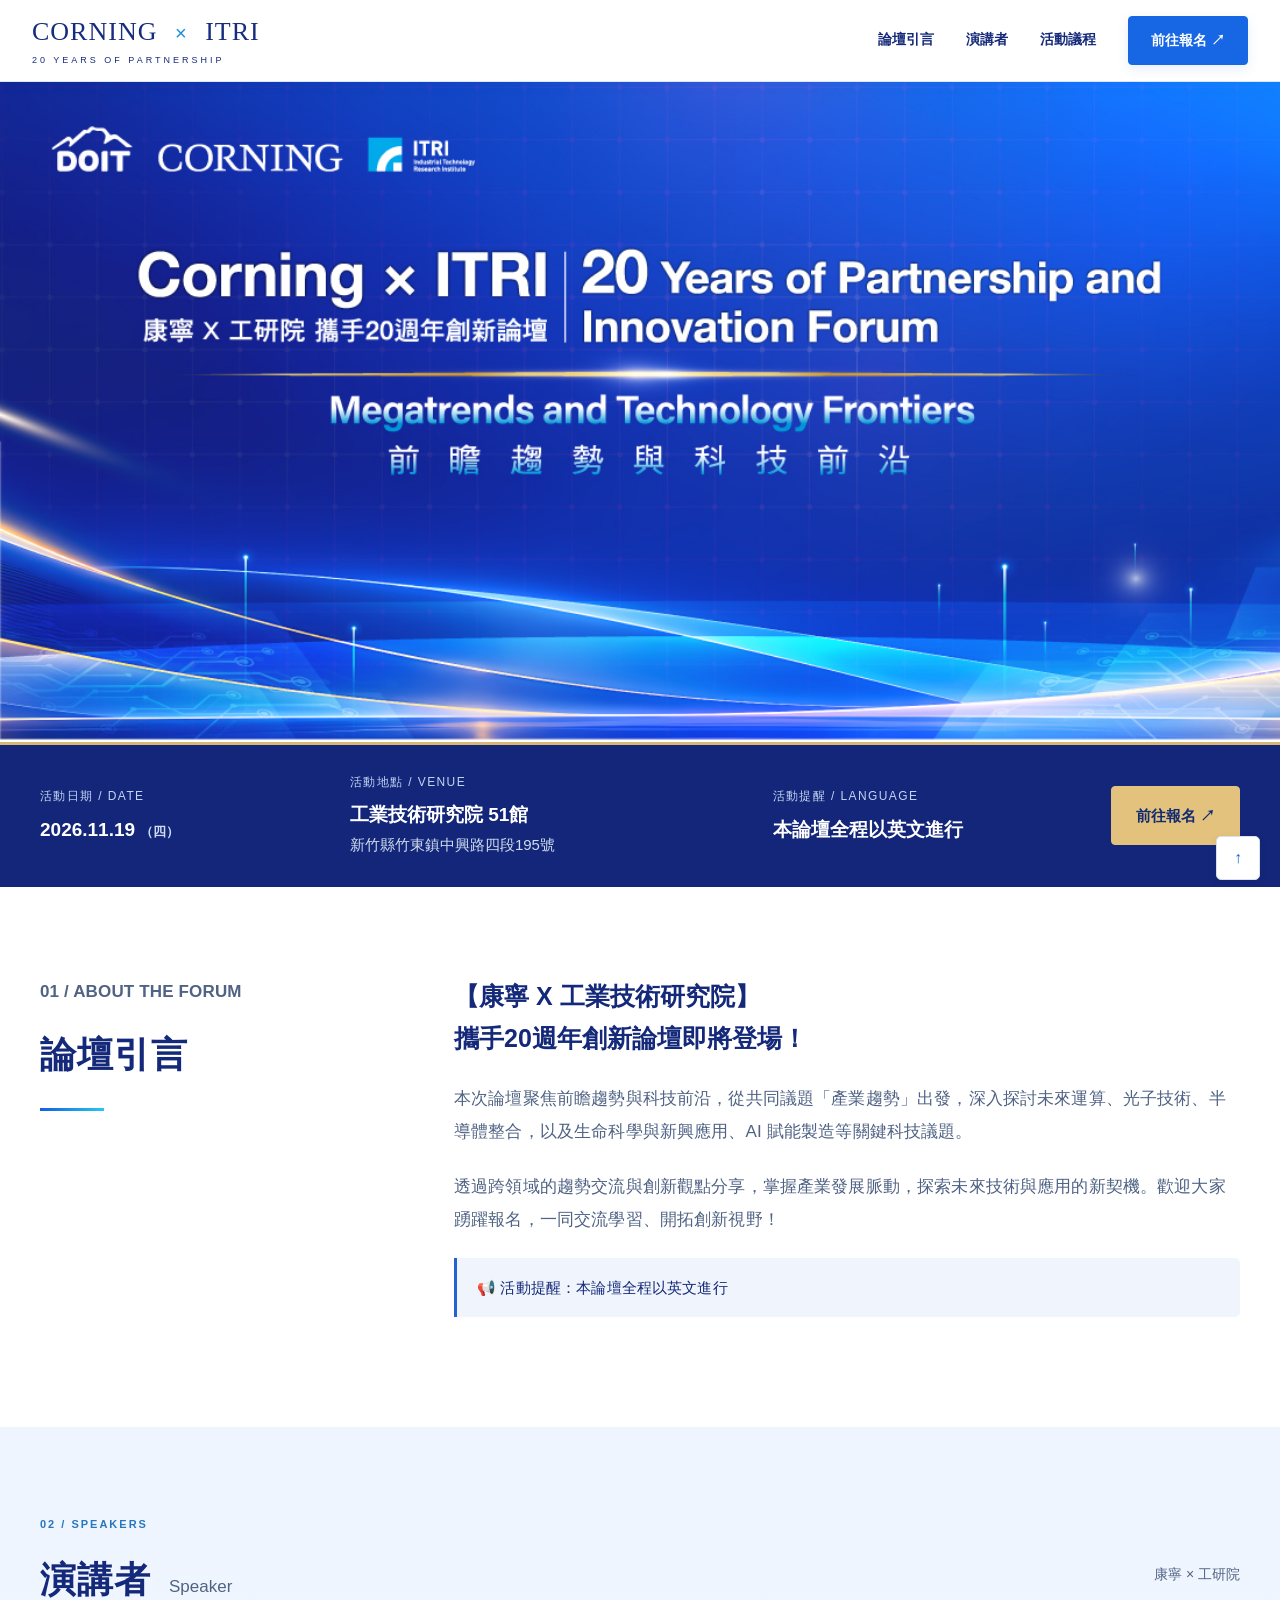
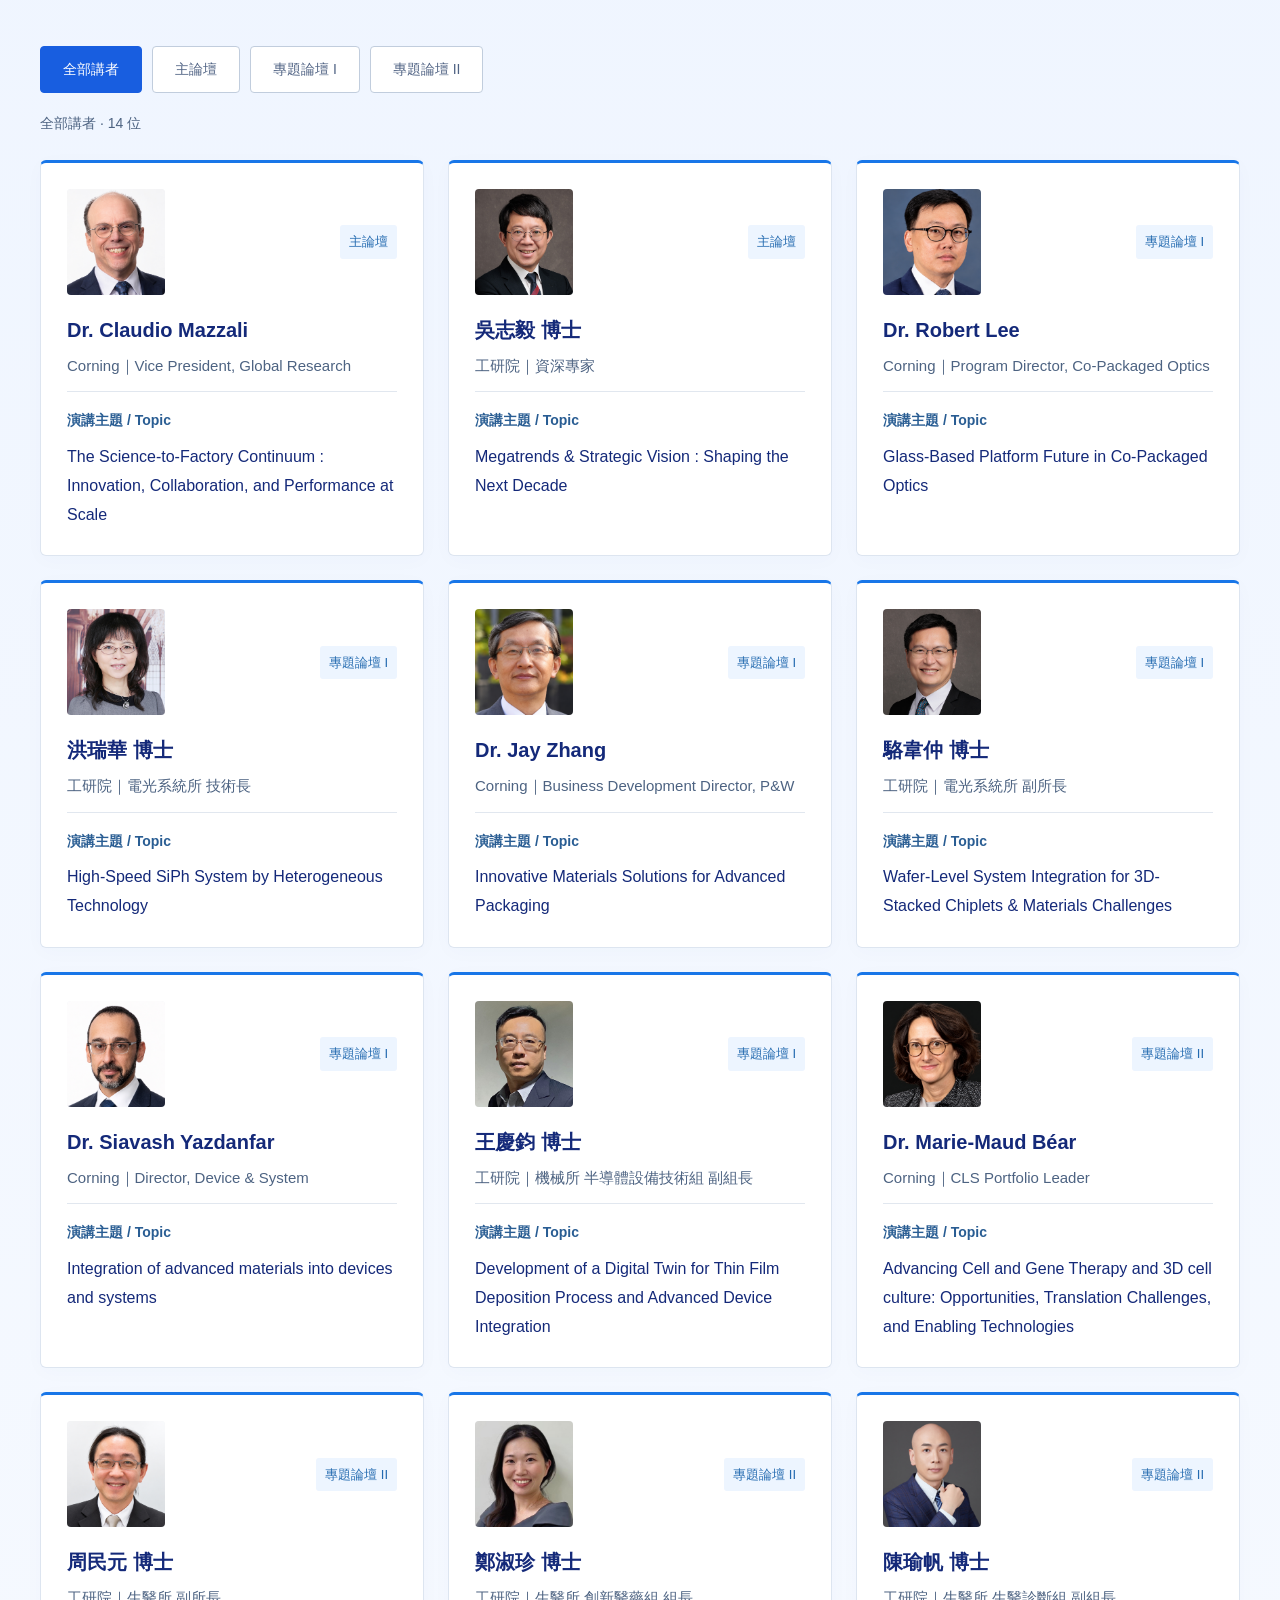
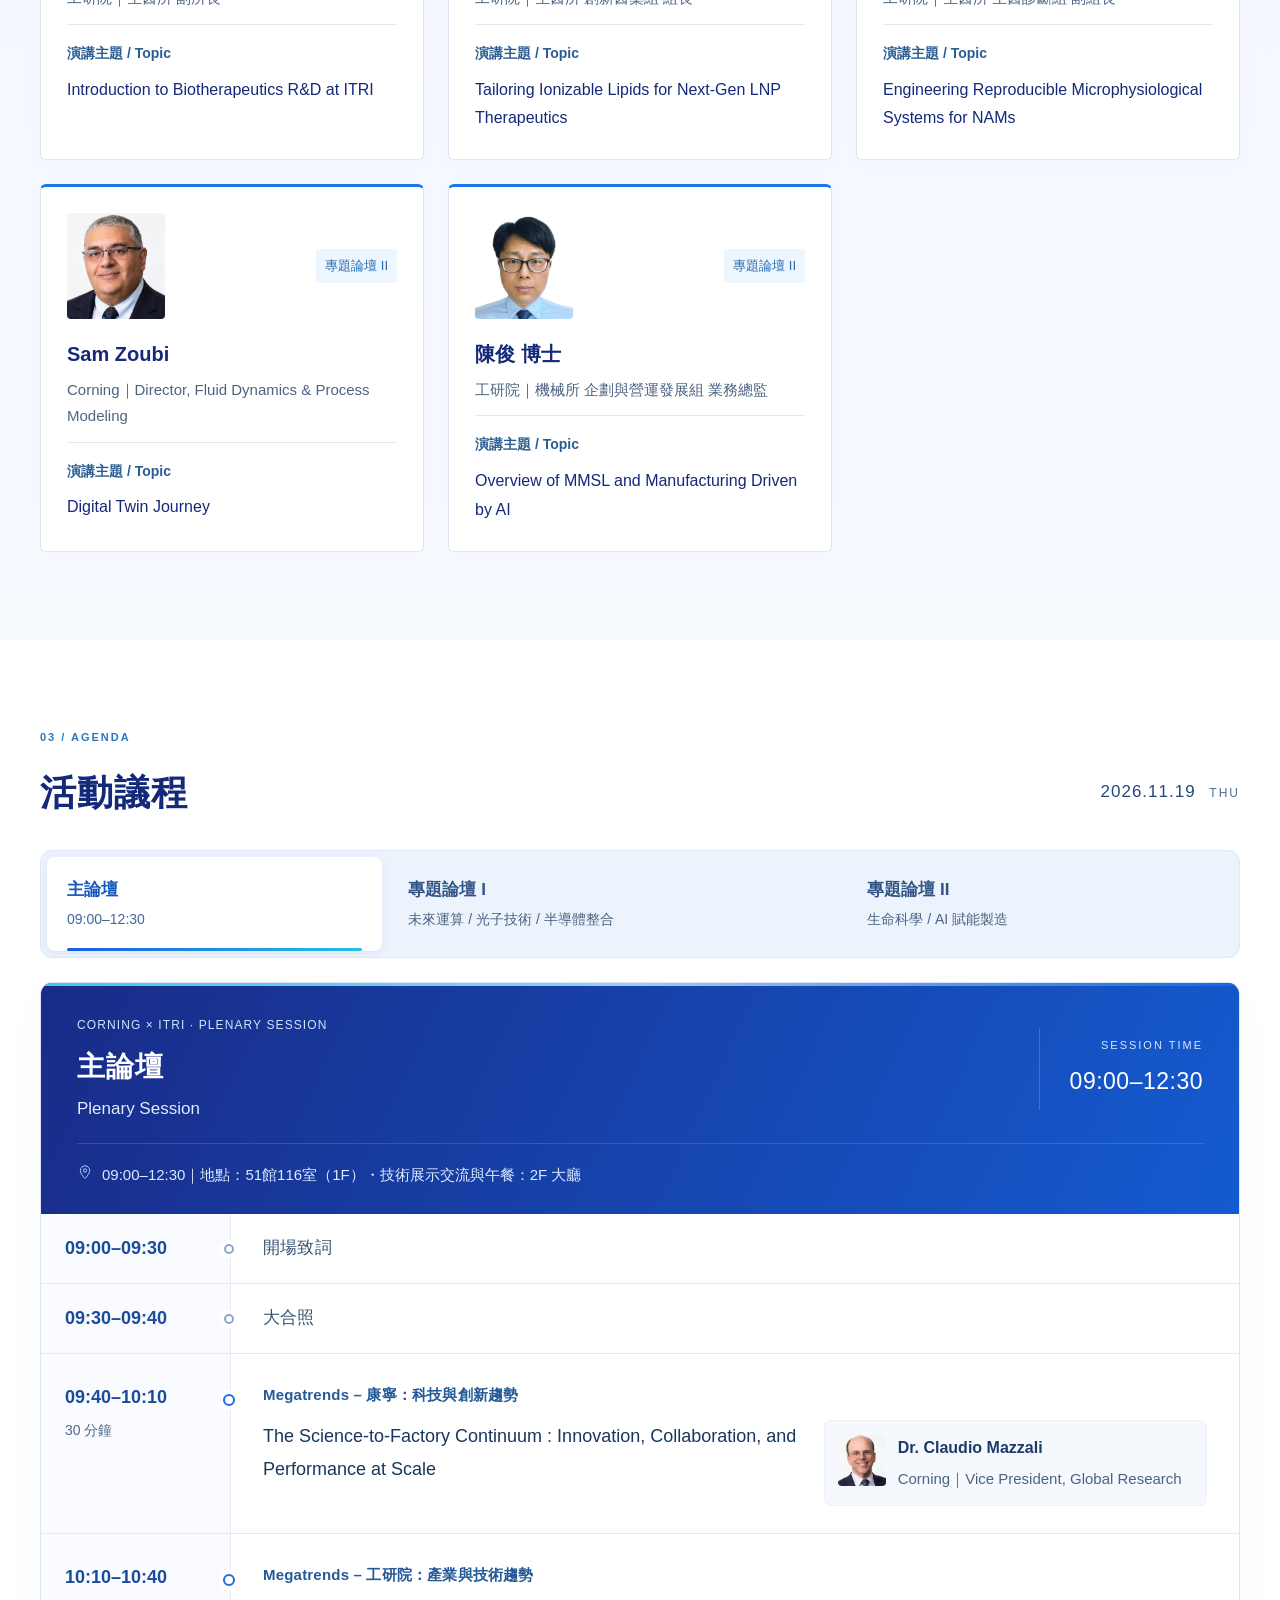
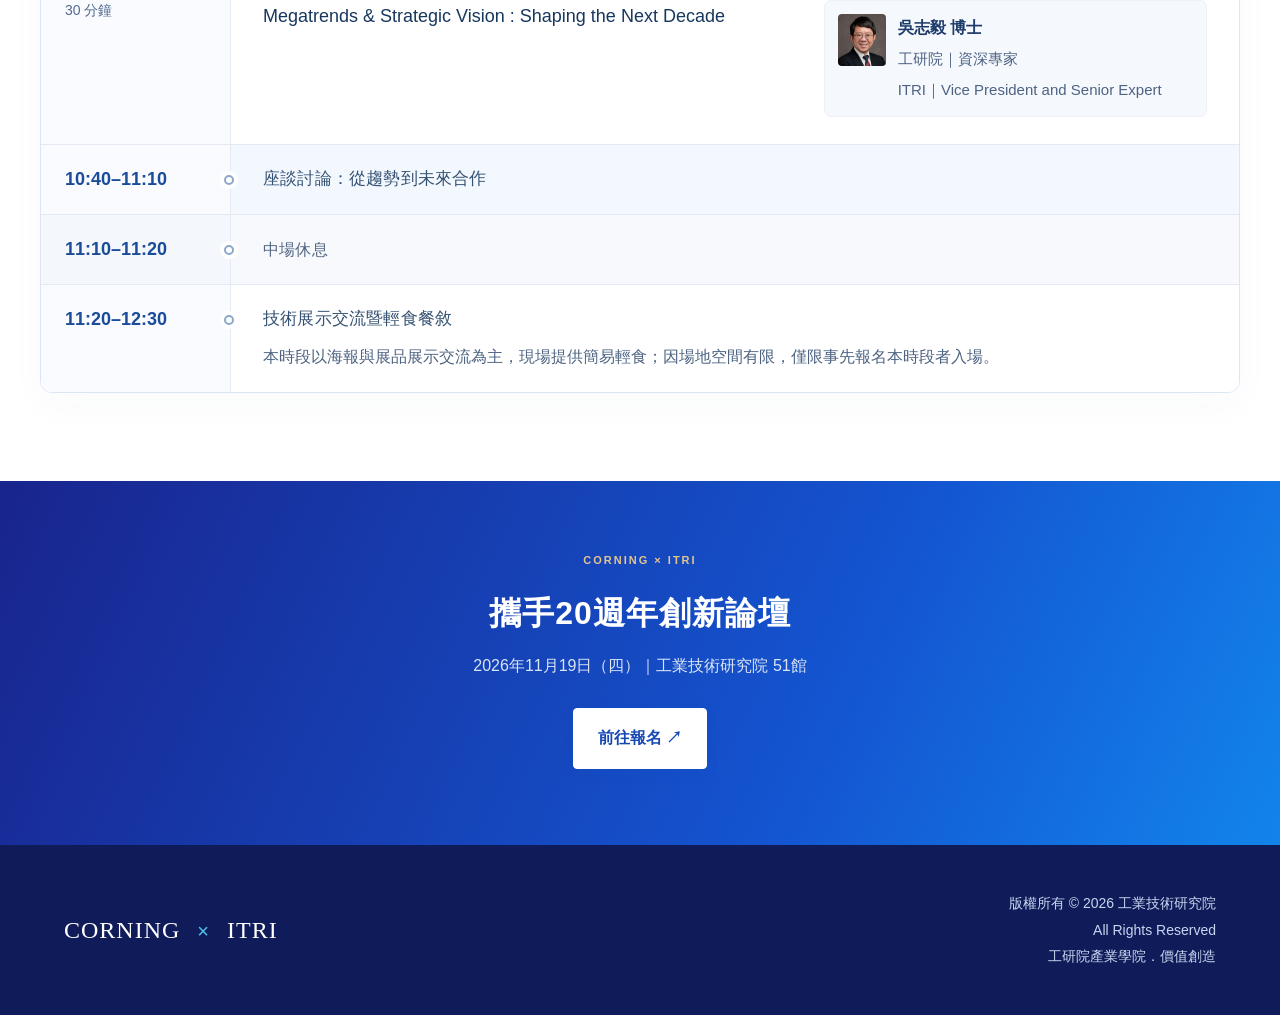
==== index.html @ 03872801 "Add Corning ITRI innovation forum website" ====
<!doctype html>
<html lang="zh-Hant"><head><meta charset="UTF-8"><meta name="viewport" content="width=device-width,initial-scale=1"><title>康寧 × 工研院｜攜手20週年創新論壇</title><meta property="og:image" content="assets/header.jpg"><meta name="description" content="康寧 Corning × 工研院 ITRI 攜手20週年創新論壇，聚焦前瞻趨勢與科技前沿。2026年11月19日，工業技術研究院51館。"><link rel="stylesheet" href="style.css"><link rel="stylesheet" href="refined.css"><link rel="stylesheet" href="agenda.css"></head>
<body><a class="skip" href="#about">跳至主要內容</a><header><a class="brand" href="#">CORNING <span>×</span> ITRI<small>20 YEARS OF PARTNERSHIP</small></a><nav aria-label="主選單"><a href="#about">論壇引言</a><a href="#speakers">演講者</a><a href="#agenda">活動議程</a><a class="button small" href="https://itricollege.surveycake.biz/s/xNk8z" target="_blank" rel="noopener">前往報名 ↗</a></nav></header><nav class="mobile-jump" aria-label="章節導覽"><a href="#about">論壇引言</a><a href="#speakers">演講者</a><a href="#agenda">活動議程</a></nav>
<main><section class="hero visual-hero"><div class="main-visual"><img src="assets/header.jpg" width="1100" height="567" fetchpriority="high" alt="DOIT、Corning、ITRI｜康寧 × 工研院 攜手20週年創新論壇，20 Years of Partnership and Innovation Forum，Megatrends and Technology Frontiers，前瞻趨勢與科技前沿"></div><div class="mobile-title"><p class="eyebrow">CORNING × ITRI</p><h1>攜手20週年創新論壇<span>前瞻趨勢與科技前沿</span></h1></div><div class="hero-bottom"><div><small>活動日期 / DATE</small><strong>2026.11.19 <span>（四）</span></strong></div><div><small>活動地點 / VENUE</small><strong>工業技術研究院 51館</strong><span>新竹縣竹東鎮中興路四段195號</span></div><div><small>活動提醒 / LANGUAGE</small><strong>本論壇全程以英文進行</strong></div><a class="button" href="https://itricollege.surveycake.biz/s/xNk8z" target="_blank" rel="noopener">前往報名 ↗</a></div></section><section id="about" class="section about"><div><p class="eyebrow">01 / ABOUT THE FORUM</p><h2>論壇引言</h2><div class="line"></div></div><div><h3>【康寧 X 工業技術研究院】<br>攜手20週年創新論壇即將登場！</h3><p>本次論壇聚焦前瞻趨勢與科技前沿，從共同議題「產業趨勢」出發，深入探討未來運算、光子技術、半導體整合，以及生命科學與新興應用、AI 賦能製造等關鍵科技議題。</p><p>透過跨領域的趨勢交流與創新觀點分享，掌握產業發展脈動，探索未來技術與應用的新契機。歡迎大家踴躍報名，一同交流學習、開拓創新視野！</p><p class="notice">📢 活動提醒：本論壇全程以英文進行</p></div></section>
<section id="speakers" class="speaker-section"><div class="section"><div class="section-head"><div><p class="eyebrow">02 / SPEAKERS</p><h2>演講者<span>Speaker</span></h2></div><p>康寧 × 工研院</p></div><div class="filters" aria-label="講者分類"><button class="active" data-filter="all" aria-pressed="true">全部講者</button><button data-filter="主論壇" aria-pressed="false">主論壇</button><button data-filter="專題論壇 I" aria-pressed="false">專題論壇 I</button><button data-filter="專題論壇 II" aria-pressed="false">專題論壇 II</button></div><p id="filter-status" class="filter-status" role="status" aria-live="polite"></p><div id="speaker-grid" class="speaker-grid"></div></div></section>
<section id="agenda" class="section agenda"><p class="eyebrow">03 / AGENDA</p><div class="agenda-intro"><h2>活動議程</h2><p>2026.11.19 <span>THU</span></p></div><div class="tabs" role="tablist" aria-label="論壇議程"><button role="tab" id="tab-0" aria-controls="agenda-panel" aria-selected="true" class="active" data-tab="0">主論壇<small>09:00–12:30</small></button><button role="tab" id="tab-1" aria-controls="agenda-panel" aria-selected="false" data-tab="1">專題論壇 I<small>未來運算 / 光子技術 / 半導體整合</small></button><button role="tab" id="tab-2" aria-controls="agenda-panel" aria-selected="false" data-tab="2">專題論壇 II<small>生命科學 / AI 賦能製造</small></button></div><div id="agenda-panel" role="tabpanel" tabindex="0" aria-labelledby="tab-0"></div></section>
<section class="join"><p class="eyebrow">CORNING × ITRI</p><h2>攜手20週年創新論壇</h2><p>2026年11月19日（四）｜工業技術研究院 51館</p><a class="button" href="https://itricollege.surveycake.biz/s/xNk8z" target="_blank" rel="noopener">前往報名 ↗</a></section>
</main>
<footer class="site-footer"><div class="brand">CORNING <span>×</span> ITRI</div><p>版權所有 © 2026 工業技術研究院<br>All Rights Reserved<br>工研院產業學院．價值創造</p></footer><a class="top" href="#" aria-label="回到頁首">↑</a><script src="data.js"></script><script src="app.js"></script></body></html>
---- style.css ----
:root{--navy:#102b50;--blue:#164dcc;--gold:#be9a59;--muted:#617187;--paper:#f2f5f8}*{box-sizing:border-box}html{scroll-behavior:smooth;scroll-padding-top:90px}body{margin:0;color:var(--navy);font-family:Arial,'Microsoft JhengHei',sans-serif;line-height:1.7}a{color:inherit;text-decoration:none}button{font:inherit;cursor:pointer}a:focus-visible,button:focus-visible,summary:focus-visible{outline:3px solid #c49838;outline-offset:5px}header{height:88px;display:flex;align-items:center;justify-content:space-between;padding:0 5%;background:white;position:sticky;top:0;z-index:10;border-bottom:1px solid #e3e8ef}.brand{font:28px Georgia,serif;letter-spacing:1px;white-space:nowrap}.brand span{font-family:Arial;font-size:20px;color:var(--gold);margin:0 10px}.brand small{display:block;font:9px Arial;letter-spacing:3px;margin-top:8px}nav{display:flex;align-items:center;gap:32px;font-size:14px;font-weight:600}.button{display:inline-flex;align-items:center;gap:55px;background:#d9ba7b;color:#102b50;padding:16px 25px;font-weight:700;border:1px solid #d9ba7b;transition:.2s}.button:hover{background:#f1dba9;transform:translateY(-2px)}.button.small{background:var(--navy);color:white;padding:11px 22px;border-color:var(--navy)}.hero{background:radial-gradient(ellipse at 85% 30%,#154fa2 0%,#0a2b59 45%,#071b38 95%);color:white;position:relative;overflow:hidden}.hero-grid{position:absolute;inset:0;opacity:.13;background-image:linear-gradient(#4f88bb 1px,transparent 1px),linear-gradient(90deg,#4f88bb 1px,transparent 1px);background-size:70px 70px;mask-image:linear-gradient(90deg,transparent,#000)}.hero:after{content:'';position:absolute;width:850px;height:850px;border:1px solid #6090bb44;right:-260px;top:-240px;border-radius:50%;box-shadow:0 0 0 55px #6090bb0a,0 0 0 110px #6090bb0a,0 0 0 180px #6090bb0a;pointer-events:none}.hero-inner{position:relative;z-index:1;max-width:1280px;margin:auto;padding:76px 40px 65px;display:grid;grid-template-columns:1.3fr 1fr;align-items:center;gap:30px}.eyebrow{font-size:11px;letter-spacing:2.5px;font-weight:700;color:var(--gold);margin:0 0 20px}h1{font-size:clamp(42px,4.7vw,72px);letter-spacing:3px;line-height:1.22;margin:22px 0 24px;font-weight:750}h1 span{display:block;font-size:24px;letter-spacing:6px;margin-top:24px;color:#e0d3b5}.english{font-size:17px;max-width:450px;margin:4px 0;color:#d7e6f7}.english.sub{font-size:14px;color:#9fb9d5;margin-bottom:32px}.hero-link{font-size:13px;margin-left:25px;color:#d7e6f7}.anniversary{position:relative;padding-bottom:35px}.anniversary>span{display:block;font:clamp(190px,25vw,340px)/1 Georgia,serif;letter-spacing:-22px;background:linear-gradient(135deg,#fff0c6,#c39a50 55%,#8a6e41);color:transparent;background-clip:text}.anniversary div{padding-left:30px;letter-spacing:4px;font-size:12px;line-height:2;color:#b8c8df;border-left:1px solid var(--gold);margin-left:35px}.anniversary b{color:#dfc48c;font-weight:400}.hero-bottom{position:relative;z-index:1;max-width:1200px;margin:auto;border-top:1px solid #ffffff30;display:grid;grid-template-columns:.9fr 1.4fr 1fr;padding:28px 0 34px;gap:38px}.hero-bottom>div{border-right:1px solid #ffffff25;padding-left:10px}.hero-bottom>div:last-child{border:0}.hero-bottom small{display:block;font-size:10px;letter-spacing:2px;color:#98b3d3;margin-bottom:7px}.hero-bottom strong{display:block;font-size:21px;font-weight:500}.hero-bottom span{font-size:13px;color:#b8c8df}.section{max-width:1280px;padding:95px 40px;margin:auto}h2{font-size:38px;line-height:1.3;letter-spacing:2px;margin:0 0 35px}h2 span{font-size:17px;color:var(--muted);font-weight:400;letter-spacing:0;margin-left:18px}.about{display:grid;grid-template-columns:1fr 2fr;gap:90px}.line{height:3px;width:55px;background:var(--gold)}.about h3{font-size:24px;line-height:1.65;margin:0 0 20px}.about p{color:var(--muted);font-size:16px;margin:0 0 22px;line-height:1.95}.about .notice{border-left:3px solid var(--gold);padding:12px 20px;background:var(--paper);font-size:14px;color:var(--navy)}.speaker-section{background:var(--paper)}.section-head{display:flex;justify-content:space-between;align-items:center}.section-head>p{color:var(--muted);font-size:13px}.filters{display:flex;gap:10px;margin-bottom:32px;flex-wrap:wrap}.filters button{background:transparent;border:1px solid #cbd4df;padding:9px 20px;color:var(--muted);font-size:13px}.filters button.active{background:var(--navy);color:white;border-color:var(--navy)}.speaker-grid{display:grid;grid-template-columns:repeat(3,1fr);gap:24px}.speaker{background:white;border-top:2px solid var(--gold);padding:24px;transition:transform .2s}.speaker:hover{transform:translateY(-4px)}.portrait{display:flex;justify-content:space-between;align-items:flex-start;gap:15px}.portrait img{width:92px;height:100px;object-fit:cover;object-position:top}.portrait span{font-size:10px;border:1px solid #d9e1ea;padding:3px 8px;color:var(--muted)}.speaker h3{font-size:18px;line-height:1.4;margin:20px 0 8px}.role{font-size:12px;min-height:42px;color:var(--muted);line-height:1.65;margin:0 0 20px}.topic{border-top:1px solid #e7e7e1;padding-top:15px}.topic small{font-size:10px;color:#9a773c}.topic p{font-size:13px;line-height:1.7;margin:7px 0 0}.tabs{display:grid;grid-template-columns:1fr 1.3fr 1.3fr;gap:4px;border-bottom:2px solid var(--navy);margin-top:35px}.tabs button{border:0;background:var(--paper);text-align:left;padding:20px 25px;color:var(--navy);font-weight:700}.tabs button.active{background:var(--navy);color:white}.tabs small{font-size:11px;display:block;font-weight:400;margin-top:5px}.agenda-heading{padding:35px 28px;background:#edf2f8}.agenda-heading .eyebrow{margin-bottom:7px}.agenda-heading h3{margin:0 0 8px;font-size:22px}.agenda-heading p:last-child{margin:0;font-size:13px;color:var(--muted)}.table-label,.agenda-row{display:grid;grid-template-columns:145px 1.5fr 1fr;gap:26px;padding:23px 28px}.table-label{padding-top:14px;padding-bottom:14px;font-size:12px;color:var(--muted);border-bottom:1px solid #bdcad9}.agenda-row{border-bottom:1px solid #e0e6ed;align-items:start}.agenda-row time{font-size:15px;color:#24599d;font-weight:700;white-space:nowrap}.agenda-row h4{font-weight:600;font-size:15px;margin:0}.talk{font-size:13px;color:#41638b;margin:6px 0 0}.presenters p{margin:0 0 12px;font-size:13px}.presenters strong{font-weight:600;display:block}.presenters span{display:block;color:var(--muted);font-size:12px}.interlude{background:#faf8f2}.interlude>div:nth-child(2){grid-column:2/4}.note{font-size:13px;color:var(--muted);margin:7px 0 0}.join{text-align:center;padding:75px 25px 80px;color:white;background:var(--navy);position:relative}.join h2{margin-bottom:15px}.join>p:not(.eyebrow){font-size:14px;color:#bdcce0;margin-bottom:28px}.original{padding-top:30px;padding-bottom:30px}.original summary{cursor:pointer;color:var(--muted);font-size:13px}.original img{display:block;width:100%;max-width:1084px;height:auto;margin:15px auto}.original a,.unsubscribe a{text-decoration:underline}footer{background:#071b34;color:#b2c1d5;padding:45px 5%;display:flex;align-items:center;gap:50px;justify-content:space-between}footer .brand{color:white;font-size:22px}footer p{font-size:11px;margin:0}.unsubscribe{max-width:230px}.top{position:fixed;bottom:20px;right:20px;background:white;color:var(--navy);border:1px solid #d9e0e9;width:40px;height:40px;display:grid;place-items:center;z-index:5}.skip{position:absolute;top:-80px;left:20px;background:white;z-index:30;padding:12px}.skip:focus{top:10px}@media(min-width:1500px){.hero-inner{padding-top:100px;padding-bottom:85px}}@media(max-width:1000px){nav{gap:18px}.speaker-grid{grid-template-columns:repeat(2,1fr)}.hero-bottom{margin:0 40px;gap:20px}.hero-bottom strong{font-size:17px}.about{gap:40px;grid-template-columns:1fr 2fr}.table-label,.agenda-row{grid-template-columns:115px 1.4fr 1fr;gap:18px}.hero-link{display:inline-block;margin:20px 0 0 15px}}@media(max-width:700px){html{scroll-padding-top:76px}header{height:76px;padding:0 20px}.brand{font-size:22px}.brand small{font-size:7px;letter-spacing:1.8px}nav>a:not(.button){display:none}nav .button.small{font-size:12px;padding:8px 12px}.hero-inner{padding:48px 24px 36px;grid-template-columns:1fr}.hero-copy{position:relative;z-index:2}.hero h1{font-size:46px}.hero h1 span{font-size:18px;letter-spacing:3px}.english{font-size:14px}.english.sub{font-size:12px}.anniversary{position:absolute;right:-18px;top:130px;opacity:.13;pointer-events:none}.anniversary>span{font-size:260px}.anniversary div{display:none}.hero-bottom{margin:0 24px;grid-template-columns:1fr;gap:20px;padding:24px 0 32px}.hero-bottom>div{border:0;padding:0}.hero-bottom strong{font-size:18px}.hero-bottom small{margin-bottom:2px}.section{padding:55px 22px}.about{grid-template-columns:1fr;gap:10px}h2{font-size:30px;margin-bottom:24px}.about h3{font-size:20px}.about p{font-size:14px}.line{display:none}.section-head>p{display:none}.eyebrow{font-size:10px}.filters{gap:7px}.filters button{padding:8px 11px;font-size:11px}.speaker-grid{gap:14px}.speaker{padding:16px}.portrait{display:block}.portrait img{width:80px;height:88px}.portrait span{display:block;width:fit-content;margin-top:10px}.speaker h3{font-size:16px;margin-top:14px}.role{font-size:11px;min-height:55px}.topic p{font-size:12px}.tabs{gap:3px}.tabs button{padding:13px 10px;font-size:13px}.tabs small{font-size:9px;line-height:1.6}.agenda-heading{padding:25px 18px}.agenda-heading h3{font-size:18px}.agenda-heading .eyebrow{font-size:9px;letter-spacing:1px}.table-label{display:none}.agenda-row{grid-template-columns:1fr;gap:9px;padding:20px 16px}.agenda-row time{font-size:14px}.interlude>div:nth-child(2){grid-column:auto}.presenters{border-left:2px solid #cfb379;padding-left:12px}.presenters p:last-child{margin-bottom:0}.join{padding:50px 22px}.join h2{font-size:26px}.join>p:not(.eyebrow){font-size:12px}footer{padding:35px 24px;display:block}footer .brand{margin-bottom:20px}footer p{margin-top:14px}.original{padding-top:25px;padding-bottom:25px}}@media(prefers-reduced-motion:reduce){html{scroll-behavior:auto}*{transition:none!important}}
---- refined.css ----
/* Visual system matched to the supplied Corning × ITRI key visual. */
.mobile-jump{display:none}.filter-status{font-size:13px;color:#52647c;margin:-14px 0 24px}.paired-presenter{display:block;font-size:14px;color:#52647c;border-left:2px solid #c3a163;padding-left:12px;margin:8px 0 18px}.mobile-title{display:block!important;position:absolute;width:1px;height:1px;padding:0!important;overflow:hidden;clip-path:inset(50%)}
:root{--navy:#102d63;--blue:#185de3;--gold:#b58b43;--muted:#52647c;--paper:#f3f6fb}body{line-height:1.8;-webkit-font-smoothing:antialiased}header{height:82px;padding:0 max(32px,calc((100vw - 1280px)/2));box-shadow:0 4px 20px #102d6305}.brand{font-size:26px}.brand small{font-size:9px}.button{border-radius:4px;gap:30px;padding:15px 24px;background:#e7c787;border-color:#e7c787}.button.small{border-radius:4px}nav>a:not(.button){padding:8px 0;border-bottom:2px solid transparent}nav>a:not(.button):hover{color:var(--blue);border-color:var(--blue)}.visual-hero{background:#13258b;overflow:visible}.visual-hero:after{display:none}.main-visual{width:100%;max-width:none;margin:0;background:#142e9a}.main-visual img{display:block;width:100%;height:auto;object-fit:contain}.mobile-title{display:none}.hero-bottom{max-width:none;margin:0;padding:27px max(32px,calc((100vw - 1200px)/2));display:grid;grid-template-columns:1fr 1.4fr 1.1fr auto;gap:28px;background:#102d63;border-top:3px solid #d8b774;align-items:center}.hero-bottom>div{padding:0;border:0}.hero-bottom small{font-size:10px;color:#c3d4f4;letter-spacing:1.4px}.hero-bottom strong{font-size:19px;line-height:1.6;font-weight:600}.hero-bottom span{color:#d0ddf0;font-size:13px}.hero-bottom .button{white-space:nowrap;font-size:15px}.section{max-width:1280px;padding:88px 40px;scroll-margin-top:20px}.eyebrow{font-size:11px;letter-spacing:2px;color:#8d682b}h2{font-size:36px;letter-spacing:1px;line-height:1.4;margin-bottom:28px}.about{grid-template-columns:.85fr 2fr;gap:80px}.about h3{font-size:25px;line-height:1.7;font-weight:600;margin-bottom:22px}.about p{font-size:17px;line-height:1.95;letter-spacing:.15px;margin-bottom:22px;max-width:800px}.about .notice{font-size:15px;background:#f0f5fd;border-color:#2463cf;border-radius:0 5px 5px 0;padding:15px 20px}.section-head{margin-bottom:12px}.section-head>p{font-size:14px}.speaker-section{background:linear-gradient(180deg,#f0f4fb,#f7f9fc)}.filters{gap:10px;margin:8px 0 32px}.filters button{font-size:14px;padding:10px 22px;border-color:#c1cddd;background:white;border-radius:4px;min-height:44px}.filters button:hover{border-color:#295db2;color:#174d9e}.filters button.active:hover{color:white}.speaker-grid{gap:24px}.speaker{border:1px solid #dde5f0;border-top:3px solid #396bb7;border-radius:6px;padding:26px;box-shadow:0 5px 18px #13305f04}.speaker:hover{box-shadow:0 12px 28px #13305f0c}.portrait{align-items:center}.portrait img{width:98px;height:106px;border-radius:4px;background:#f2f4f8}.portrait span{font-size:11px;background:#f0f5fc;border:0;color:#365c8f;padding:5px 9px;border-radius:3px}.speaker h3{font-size:20px;line-height:1.5;margin:20px 0 8px;overflow-wrap:anywhere}.role{font-size:14px;line-height:1.75;min-height:74px;margin-bottom:20px}.topic{border-color:#e1e7ef;padding-top:17px}.topic small{font-size:12px;font-weight:600;color:#8f6c30}.topic p{font-size:15px;line-height:1.8;margin:8px 0 0;overflow-wrap:anywhere}.tabs{gap:6px;margin-top:32px;border-bottom:0}.tabs button{border:1px solid #dbe3ef;border-radius:6px 6px 0 0;padding:22px 24px;font-size:17px;line-height:1.5;min-height:100px}.tabs button.active{border-color:var(--navy)}.tabs small{font-size:13px;line-height:1.7;margin-top:7px}.agenda-heading{background:#102d63;color:white;padding:30px 30px;border-top:3px solid #cfac68}.agenda-heading .eyebrow{color:#e0c180;font-size:11px}.agenda-heading h3{font-size:24px;line-height:1.6}.agenda-heading p:last-child{color:#d0def2;font-size:15px}.table-label,.agenda-row{grid-template-columns:140px 1.5fr 1fr;gap:26px;padding:25px 28px}.table-label{font-size:13px;font-weight:600;background:#eef3fa;padding-top:13px;padding-bottom:13px;border-color:#dbe4f0}.agenda-row{background:#fff;border-color:#e1e7ef}.agenda-row:nth-child(even){background:#f8faff}.agenda-row time{font-size:16px;line-height:1.8;font-variant-numeric:tabular-nums;color:#215ab0}.agenda-row h4{font-size:17px;line-height:1.7}.talk{font-size:15px;line-height:1.8;margin-top:8px;color:#3e5a7c;overflow-wrap:anywhere}.presenters p{font-size:15px;line-height:1.75;margin-bottom:18px}.presenters span{font-size:14px;line-height:1.8}.interlude,.agenda-row.interlude:nth-child(even){background:#f8f5ee}.note{font-size:15px;line-height:1.9}.join{background:linear-gradient(120deg,#102b76,#1659bd);padding:70px 25px 76px}.join .eyebrow{color:#e2c68d}.join h2{font-size:32px}.join>p:not(.eyebrow){font-size:16px;color:#dae5f7}.original{padding-top:28px;padding-bottom:28px}.original summary{font-size:14px;min-height:44px;padding:10px 0}.top{border-radius:5px;box-shadow:0 3px 10px #102d6310;width:44px;height:44px}footer p{font-size:12px;line-height:1.9}footer .brand{font-size:24px}
@media(min-width:1500px){.main-visual{max-width:none}.visual-hero{background:linear-gradient(90deg,#192891,#1140be)}}
@media(max-width:1100px){.hero-bottom{grid-template-columns:1fr 1.5fr;gap:22px 30px;padding:25px 40px}.hero-bottom .button{justify-content:center;max-width:230px}.speaker-grid{grid-template-columns:repeat(2,1fr)}.role{min-height:50px}.about{gap:45px;grid-template-columns:.8fr 2fr}}
@media(max-width:700px){header{height:74px;padding:0 20px}.brand{font-size:21px}.brand small{font-size:7px;letter-spacing:1.7px}nav .button.small{font-size:13px;padding:10px 13px;min-height:42px}.main-visual{padding:0}.main-visual img{width:100%;height:auto}.mobile-title{display:block;background:#142b7d;padding:25px 23px 24px;border-top:1px solid #739ad440}.mobile-title .eyebrow{font-size:10px;color:#d3b472;margin:0 0 10px}.mobile-title h1{font-size:28px;line-height:1.5;letter-spacing:1px;margin:0;color:white}.mobile-title h1 span{font-size:16px;letter-spacing:3px;line-height:1.7;margin-top:8px;color:#c7e3ff}.hero-bottom{padding:25px 23px 28px;margin:0;grid-template-columns:1fr;gap:20px;border-top:1px solid #7798c64a}.hero-bottom strong{font-size:20px}.hero-bottom small{font-size:11px;margin-bottom:3px}.hero-bottom span{font-size:14px}.hero-bottom .button{max-width:none;width:100%;min-height:50px;justify-content:center;margin-top:3px}.section{padding:52px 23px;scroll-margin-top:0}.eyebrow{font-size:10px;margin-bottom:14px}h2{font-size:29px;line-height:1.5;margin-bottom:23px}h2 span{font-size:15px;margin-left:12px}.about{display:block}.about h3{font-size:21px;line-height:1.75;margin-top:24px}.about p{font-size:16px;line-height:1.95;letter-spacing:0}.about .notice{font-size:14px;padding:14px 16px}.section-head{margin-bottom:12px}.filters{display:grid;grid-template-columns:1fr 1fr;gap:8px;margin-bottom:24px}.filters button{font-size:14px;padding:10px 12px;min-height:46px}.speaker-grid{grid-template-columns:1fr;gap:16px}.speaker{padding:23px;border-radius:6px}.portrait{display:flex;align-items:center}.portrait img{width:90px;height:98px}.portrait span{display:inline-block;margin:0;font-size:12px;padding:5px 10px}.speaker h3{font-size:21px;margin:17px 0 7px}.role{font-size:15px;min-height:0;margin-bottom:20px;line-height:1.8}.topic small{font-size:12px}.topic p{font-size:16px;line-height:1.8;margin-top:8px}.tabs{grid-template-columns:1fr;gap:8px;margin-top:24px;margin-bottom:18px}.tabs button{border-radius:5px;padding:14px 17px;min-height:0;font-size:16px;display:grid;grid-template-columns:100px 1fr;align-items:center;gap:10px}.tabs small{font-size:12px;margin:0;line-height:1.7}.agenda-heading{padding:24px 20px;border-radius:5px 5px 0 0}.agenda-heading .eyebrow{font-size:10px;letter-spacing:1px}.agenda-heading h3{font-size:21px;line-height:1.7;margin-bottom:12px}.agenda-heading p:last-child{font-size:14px;line-height:1.9}.table-label{display:none}.agenda-row{grid-template-columns:1fr;gap:10px;padding:23px 19px}.agenda-row time{font-size:16px;display:block;color:#215ab0}.agenda-row h4{font-size:17px;line-height:1.8}.talk{font-size:16px;line-height:1.85;margin-top:9px}.presenters{border-color:#c3a163;margin-top:4px;padding-left:14px}.presenters p{font-size:15px;margin-bottom:17px}.presenters span{font-size:14px;line-height:1.85}.note{font-size:15px;line-height:1.9}.join{padding:50px 23px 55px}.join h2{font-size:26px;letter-spacing:0}.join>p:not(.eyebrow){font-size:14px;line-height:1.9}.join .button{min-width:210px;justify-content:center}.original{padding-top:20px;padding-bottom:20px}.original summary{font-size:14px}.top{right:14px;bottom:14px}footer{padding:35px 23px}footer p{font-size:12px}footer .brand{font-size:23px}}
@media(max-width:700px){html{scroll-padding-top:118px}.mobile-jump{display:flex;position:sticky;top:74px;z-index:9;background:#fff;border-bottom:1px solid #dfe6ef;justify-content:center;gap:0;box-shadow:0 3px 10px #12305a06}.mobile-jump a{display:flex;align-items:center;justify-content:center;min-height:44px;flex:1;font-size:13px;color:#284d80}.mobile-title{position:static;width:auto;height:auto;overflow:visible;clip-path:none;padding:25px 23px 24px!important}.tabs small{font-size:14px}.filter-status{font-size:13px}}
.paired-hidden{display:none}
/* Brand palette sampled from the supplied blue key visual. */
:root{--navy:#142979;--blue:#1167ee;--muted:#506384;--paper:#f1f6ff}
header{border-bottom-color:#dce7fa}.brand{color:#182c7e}.brand span{color:#1b8dde}nav>a:not(.button):hover{color:#126aef;border-color:#126aef}.button,.button.small{background:#1767e5;border-color:#1767e5;color:white;box-shadow:0 4px 12px #1255c51a}.button:hover,.button.small:hover{background:#0956cf;border-color:#0956cf}.hero-bottom{background:#132679}.hero-bottom .button{background:#e3c27e;border-color:#e3c27e;color:#122b70;box-shadow:none}.hero-bottom .button:hover{background:#f0d59d}.eyebrow{color:#2877bd}.line{background:linear-gradient(90deg,#165ee1,#25c8ee);width:64px}.speaker-section{background:linear-gradient(180deg,#eff5ff,#f7faff)}.speaker{border-top-color:#1876e8;box-shadow:0 4px 20px #16429106}.portrait span{color:#236ab0;background:#edf5ff}.topic small{color:#326fae}.filters button.active{background:#185ee0;border-color:#185ee0}.tabs button{background:#eef4ff;color:#1b428a}.tabs button.active{background:linear-gradient(120deg,#1731a1,#1469df);border-color:#234bb6}.agenda-heading{background:linear-gradient(115deg,#172d8b,#164baf);border-top-color:#cba663}.agenda-row time{color:#175fce}.interlude,.agenda-row.interlude:nth-child(even){background:#f1f6fd}.join{background:linear-gradient(115deg,#19248d 0%,#1455d1 65%,#1284eb 100%)}.join .button{background:white;color:#1648b3;border-color:white}.join .button:hover{background:#e6f2ff;border-color:#e6f2ff}footer{background:#101c59}footer .brand span{color:#50c4ed}.paired-presenter{border-color:#349be1}.top{color:#175ed2}
@media(max-width:700px){.mobile-title{background:linear-gradient(110deg,#172b91,#115ed0)}.mobile-title .eyebrow{color:#9cddf7}.mobile-jump a{color:#194fab}.hero-bottom{background:#142b80}.presenters{border-color:#349be1}}

/* Edge-to-edge artwork and narrow-screen fit. */
.main-visual img{max-width:none;aspect-ratio:1100/567}
.hero-bottom>*,.speaker-grid>*,.agenda-row>*,.tabs button>*{min-width:0}
@media(max-width:380px){header{padding:0 12px}.brand{font-size:18px}.brand span{font-size:16px;margin:0 6px}.brand small{font-size:6px;letter-spacing:1.4px}nav .button.small{font-size:12px;padding:10px}.section{padding-left:18px;padding-right:18px}.mobile-title h1{font-size:25px}.tabs button{grid-template-columns:88px 1fr;padding:13px}.tabs small{font-size:13px}.speaker{padding:20px}}
@media(max-width:700px){.mobile-jump>a:not(.button){display:flex}}

/* Readability: content and supporting information. */
.role{font-size:15px;color:#4d6382}.topic p{font-size:16px}.topic small{font-size:14px;color:#295d93}
.filter-status{font-size:14px;color:#4d6382}.portrait span{font-size:13px}
.hero-bottom small{font-size:12px}.hero-bottom>div>span{font-size:15px}
footer p{font-size:14px;color:#c6d5ef}.unsubscribe{max-width:270px}
@media(max-width:700px){.role{font-size:16px}.topic p{font-size:16px}.topic small{font-size:14px}.filter-status{font-size:14px}.mobile-jump>a:not(.button){font-size:15px}footer p{font-size:14px}}
.site-footer{justify-content:space-between;gap:28px}.site-footer p{text-align:right}@media(max-width:700px){.site-footer p{text-align:left}}
.speaker .role{min-height:0;margin:0 0 12px}.speaker .topic{padding-top:14px}@media(max-width:700px){.speaker .role{margin-bottom:12px}}
---- agenda.css ----
/* Agenda: consistent time rail, paired subjects and speakers, compact intervals. */
.agenda-intro{display:flex;justify-content:space-between;align-items:center;gap:20px;margin-bottom:32px}.agenda-intro h2{margin:0}.agenda-intro>p{font-size:16px;letter-spacing:1px;color:#244774;margin:0;font-variant-numeric:tabular-nums}.agenda-intro>p span{font-size:11px;color:#6d80a1;margin-left:8px;letter-spacing:2px}
.agenda .tabs{margin:0 0 24px;padding:6px;gap:6px;background:#edf3fd;border:1px solid #e0e8f6;border-radius:12px;grid-template-columns:1fr 1.35fr 1.15fr}.agenda .tabs button{background:transparent;border:0;border-radius:8px;padding:16px 20px;min-height:94px;font-size:17px;line-height:1.5;position:relative;color:#315486}.agenda .tabs button small{font-size:12px;line-height:1.65;margin-top:6px;color:#5f7394}.agenda .tabs button.active{background:#fff;color:#1256c0;box-shadow:0 2px 9px #163e7912}.agenda .tabs button.active:after{content:'';position:absolute;left:20px;right:20px;bottom:0;height:3px;background:linear-gradient(90deg,#175ee3,#25bfe5);border-radius:3px}.agenda .tabs button.active small{color:#40669c}.agenda .tabs button:hover{background:#ffffffb0}.agenda .tabs button:focus-visible{outline:2px solid #2574df;outline-offset:2px}
#agenda-panel{border:1px solid #dbe5f4;border-radius:12px;overflow:hidden;box-shadow:0 12px 40px #153e7107;outline-offset:5px}.schedule-heading{background:linear-gradient(115deg,#192b87,#145bd0);color:#fff;padding:32px 36px 24px;display:grid;grid-template-columns:minmax(0,1fr) auto;gap:20px 32px;position:relative}.schedule-heading:before{content:'';position:absolute;left:0;right:0;top:0;height:3px;background:linear-gradient(90deg,#40c8f0,#9bcdf4 50%,#1767df)}.schedule-kicker{font-size:10px;line-height:1.8;letter-spacing:1.7px;color:#b5d8ff;margin:0 0 10px;max-width:650px}.schedule-heading h3{font-size:28px;line-height:1.4;letter-spacing:1px;margin:0 0 8px}.schedule-subtitle{font-size:17px;color:#e0ecff;line-height:1.75;margin:0}.schedule-range{text-align:right;border-left:1px solid #ffffff30;padding:8px 0 8px 30px;align-self:center}.schedule-range>span{display:block;font-size:9px;letter-spacing:2px;color:#b9d5ff;margin-bottom:5px}.schedule-range strong{font-size:23px;letter-spacing:.5px;font-weight:500;white-space:nowrap;font-variant-numeric:tabular-nums}.schedule-location{grid-column:1/-1;display:flex;align-items:flex-start;gap:9px;margin:0;border-top:1px solid #ffffff25;padding-top:17px;font-size:13px;line-height:1.8;color:#dceaff}.schedule-location svg{flex:0 0 16px;width:16px;height:19px;margin-top:2px;fill:none;stroke:#a4d6ff;stroke-width:1.5}
.schedule-list{margin:0;padding:0;list-style:none}.schedule-entry{display:grid;grid-template-columns:190px minmax(0,1fr);position:relative;background:#fff;border-bottom:1px solid #e3eaf4;margin:0}.schedule-entry:last-child{border-bottom:0}.schedule-time{padding:29px 24px 29px 30px;border-right:1px solid #e4ebf6;background:#f9fbff;position:relative;font-variant-numeric:tabular-nums}.schedule-time:after{content:'';position:absolute;right:-5px;top:37px;width:8px;height:8px;border:2px solid #216ae0;border-radius:50%;background:#fff;box-shadow:0 0 0 4px #fff}.schedule-time time{display:block;font-size:23px;line-height:1.3;font-weight:600;letter-spacing:-.4px;color:#1a4c9a}.time-end{display:block;font-size:14px;line-height:1.5;color:#647797;margin-top:5px}.duration{display:block;font-size:11px;color:#7a8ba7;letter-spacing:.5px;margin-top:12px}.schedule-content{min-width:0;padding:27px 32px}.session-label{margin:0 0 12px;color:#3168a5;font-size:13px;font-weight:600;letter-spacing:.2px;line-height:1.7}.schedule-talk{display:grid;grid-template-columns:minmax(0,1.4fr) minmax(0,1fr);gap:24px;align-items:start;padding:0}.schedule-talk+.schedule-talk{margin-top:22px;padding-top:22px;border-top:1px solid #e6edf6}.schedule-topic{font-size:17px;line-height:1.8;color:#18375e;font-weight:500;margin:0;overflow-wrap:anywhere}.schedule-person{display:flex;align-items:flex-start;gap:12px;min-width:0;background:#f5f8fd;border:1px solid #edf1f8;border-radius:7px;padding:13px}.schedule-person img{width:44px;height:48px;border-radius:4px;object-fit:cover;object-position:top;flex-shrink:0}.schedule-person>div{min-width:0}.schedule-person strong{display:block;font-size:14px;line-height:1.65;font-weight:600;color:#1c3b69;overflow-wrap:anywhere}.schedule-person p{font-size:12px;line-height:1.8;color:#627592;margin:4px 0 0;overflow-wrap:anywhere}.schedule-note{font-size:14px;line-height:1.95;color:#5a7295;margin:8px 0 0;max-width:780px}
.schedule-entry:not(.lecture) .session-label{font-size:16px;line-height:1.7;color:#365273;margin:0;font-weight:500}.schedule-entry:not(.lecture) .schedule-content{padding-top:20px;padding-bottom:20px;align-self:center}.schedule-entry:not(.lecture) .schedule-time{padding-top:20px;padding-bottom:20px}.schedule-entry:not(.lecture) .schedule-time time{font-size:18px}.schedule-entry:not(.lecture) .schedule-time:after{top:27px;border-color:#8ca6cc;width:6px;height:6px;right:-4px}.schedule-entry:not(.lecture) .duration{display:none}.schedule-entry:not(.lecture) .time-end{font-size:12px;margin-top:2px}.schedule-entry.break{background:#f7f9fc}.schedule-entry.break .schedule-time{background:#f4f7fb}.schedule-entry.break .session-label{color:#7b8aa0;font-size:14px}.schedule-entry.discussion .schedule-content{background:#f3f8ff}.schedule-entry.discussion .session-label{color:#275da1}
@media(max-width:1000px){.schedule-heading{padding:28px}.schedule-content{padding:24px}.schedule-entry{grid-template-columns:180px minmax(0,1fr)}.schedule-time{padding-left:22px;padding-right:18px}.schedule-talk{grid-template-columns:1fr;gap:15px}.schedule-person{max-width:100%;background:#f7faff}.schedule-person strong{font-size:15px}.schedule-person p{font-size:13px}.schedule-range strong{font-size:20px}}
@media(max-width:700px){.agenda-intro{align-items:flex-end;gap:10px;margin-bottom:24px}.agenda-intro>p{font-size:13px;letter-spacing:0}.agenda-intro>p span{display:block;text-align:right;font-size:9px;margin:3px 0 0}.agenda .tabs{grid-template-columns:repeat(3,minmax(0,1fr));padding:5px;gap:3px;border-radius:8px;margin-bottom:18px}.agenda .tabs button{display:block;min-height:64px;padding:15px 4px;font-size:14px;line-height:1.6;text-align:center;border-radius:5px;white-space:nowrap}.agenda .tabs button small{display:none}.agenda .tabs button.active:after{left:12px;right:12px;height:2px}#agenda-panel{border-radius:9px}.schedule-heading{display:flex;flex-direction:column;gap:16px;padding:27px 23px 22px}.schedule-kicker{font-size:9px;letter-spacing:1px;margin-bottom:9px;line-height:1.9}.schedule-heading h3{font-size:25px;margin-bottom:7px}.schedule-subtitle{font-size:16px;line-height:1.85}.schedule-range{padding:0;border:0;align-self:flex-start;display:flex;align-items:center;gap:12px}.schedule-range>span{font-size:9px;margin:0;letter-spacing:1px}.schedule-range strong{font-size:18px}.schedule-location{padding-top:16px;font-size:13px;line-height:1.9;width:100%}.schedule-entry{display:block}.schedule-time{display:flex;align-items:baseline;flex-wrap:wrap;gap:7px;padding:20px 22px 0;background:transparent;border:0}.schedule-time:after{display:none}.schedule-time time{font-size:20px}.time-end{font-size:15px;margin:0}.duration{font-size:11px;margin:0 0 0 auto;padding:2px 8px;border-radius:3px;background:#f0f5fc;color:#637d9f;line-height:1.8}.schedule-content{padding:13px 22px 25px}.session-label{font-size:12px;line-height:1.8;margin:0 0 9px}.schedule-topic{font-size:16px;line-height:1.85}.schedule-talk{gap:16px}.schedule-person{padding:12px;gap:11px}.schedule-person img{width:40px;height:44px}.schedule-person strong{font-size:14px}.schedule-person p{font-size:13px;line-height:1.85}.schedule-talk+.schedule-talk{margin-top:23px;padding-top:23px}.schedule-entry:not(.lecture) .schedule-time{padding:17px 22px 0}.schedule-entry:not(.lecture) .schedule-time time{font-size:16px}.schedule-entry:not(.lecture) .time-end{font-size:14px;margin:0}.schedule-entry:not(.lecture) .schedule-content{padding:7px 22px 18px}.schedule-entry:not(.lecture) .session-label{font-size:15px;line-height:1.85}.schedule-entry.break .schedule-time{background:transparent}.schedule-entry.break .session-label{font-size:14px}.schedule-entry.discussion{background:#f3f8ff}.schedule-note{font-size:14px;line-height:1.95;margin-top:9px}}
@media(max-width:380px){.agenda .tabs button{font-size:12px}.schedule-heading{padding-left:19px;padding-right:19px}.schedule-time{padding-left:18px;padding-right:18px}.schedule-content{padding-left:18px;padding-right:18px}.schedule-entry:not(.lecture) .schedule-time,.schedule-entry:not(.lecture) .schedule-content{padding-left:18px;padding-right:18px}}

/* Equal emphasis for start/end times; comfortable reading sizes. */
.schedule-time time,.schedule-entry:not(.lecture) .schedule-time time{font-size:18px;line-height:1.6;letter-spacing:0;white-space:nowrap;font-weight:600}
.schedule-time{padding-left:24px;padding-right:20px}
.schedule-time:after{top:40px}.schedule-entry:not(.lecture) .schedule-time:after{top:30px}
.duration{font-size:14px;line-height:1.6;color:#526b8e;margin-top:7px;letter-spacing:0}
.session-label{font-size:15px;line-height:1.8;color:#245a98}
.schedule-topic{font-size:18px;line-height:1.85;color:#18375e}
.schedule-person strong{font-size:16px;line-height:1.7}
.schedule-person p{font-size:15px;line-height:1.8;color:#4d6382}
.schedule-person img{width:48px;height:52px}
.schedule-note{font-size:16px;line-height:1.9;color:#4d6382}
.schedule-location{font-size:15px;line-height:1.9}
.schedule-kicker{font-size:12px;letter-spacing:1.1px;color:#cee4ff}
.schedule-range>span{font-size:11px;color:#d5e6ff}
.agenda .tabs button small{font-size:14px;color:#4d6382}
.agenda-intro>p{font-size:17px}.agenda-intro>p span{font-size:12px;color:#526b8e}
.schedule-entry:not(.lecture) .session-label{font-size:17px;color:#365273}
.schedule-entry.break .session-label{font-size:16px;color:#526681}
@media(max-width:1000px) and (min-width:701px){.schedule-time{padding-left:20px;padding-right:18px}}
@media(max-width:700px){
 .schedule-time{padding:20px 22px 0;gap:10px}
 .schedule-time time,.schedule-entry:not(.lecture) .schedule-time time{font-size:18px;line-height:1.6}
 .duration{font-size:13px;line-height:1.7;color:#526b8e;margin:0 0 0 auto;padding:2px 6px}
 .session-label{font-size:15px}.schedule-topic{font-size:17px;line-height:1.9}
 .schedule-person strong{font-size:16px}.schedule-person p{font-size:15px;line-height:1.85}
 .schedule-person img{width:44px;height:48px}.schedule-note{font-size:16px}
 .schedule-location{font-size:15px}.schedule-kicker{font-size:11px;letter-spacing:.7px}
 .schedule-subtitle{font-size:17px}.schedule-range>span{font-size:11px}
 .agenda .tabs button{font-size:15px}.agenda-intro>p{font-size:14px}.agenda-intro>p span{font-size:11px}
 .schedule-entry:not(.lecture) .session-label{font-size:16px}.schedule-entry.break .session-label{font-size:16px}
}
@media(max-width:380px){.schedule-time{padding-left:18px;padding-right:18px}.schedule-time time,.schedule-entry:not(.lecture) .schedule-time time{font-size:17px}.duration{font-size:12px}.agenda .tabs button{font-size:13px}}
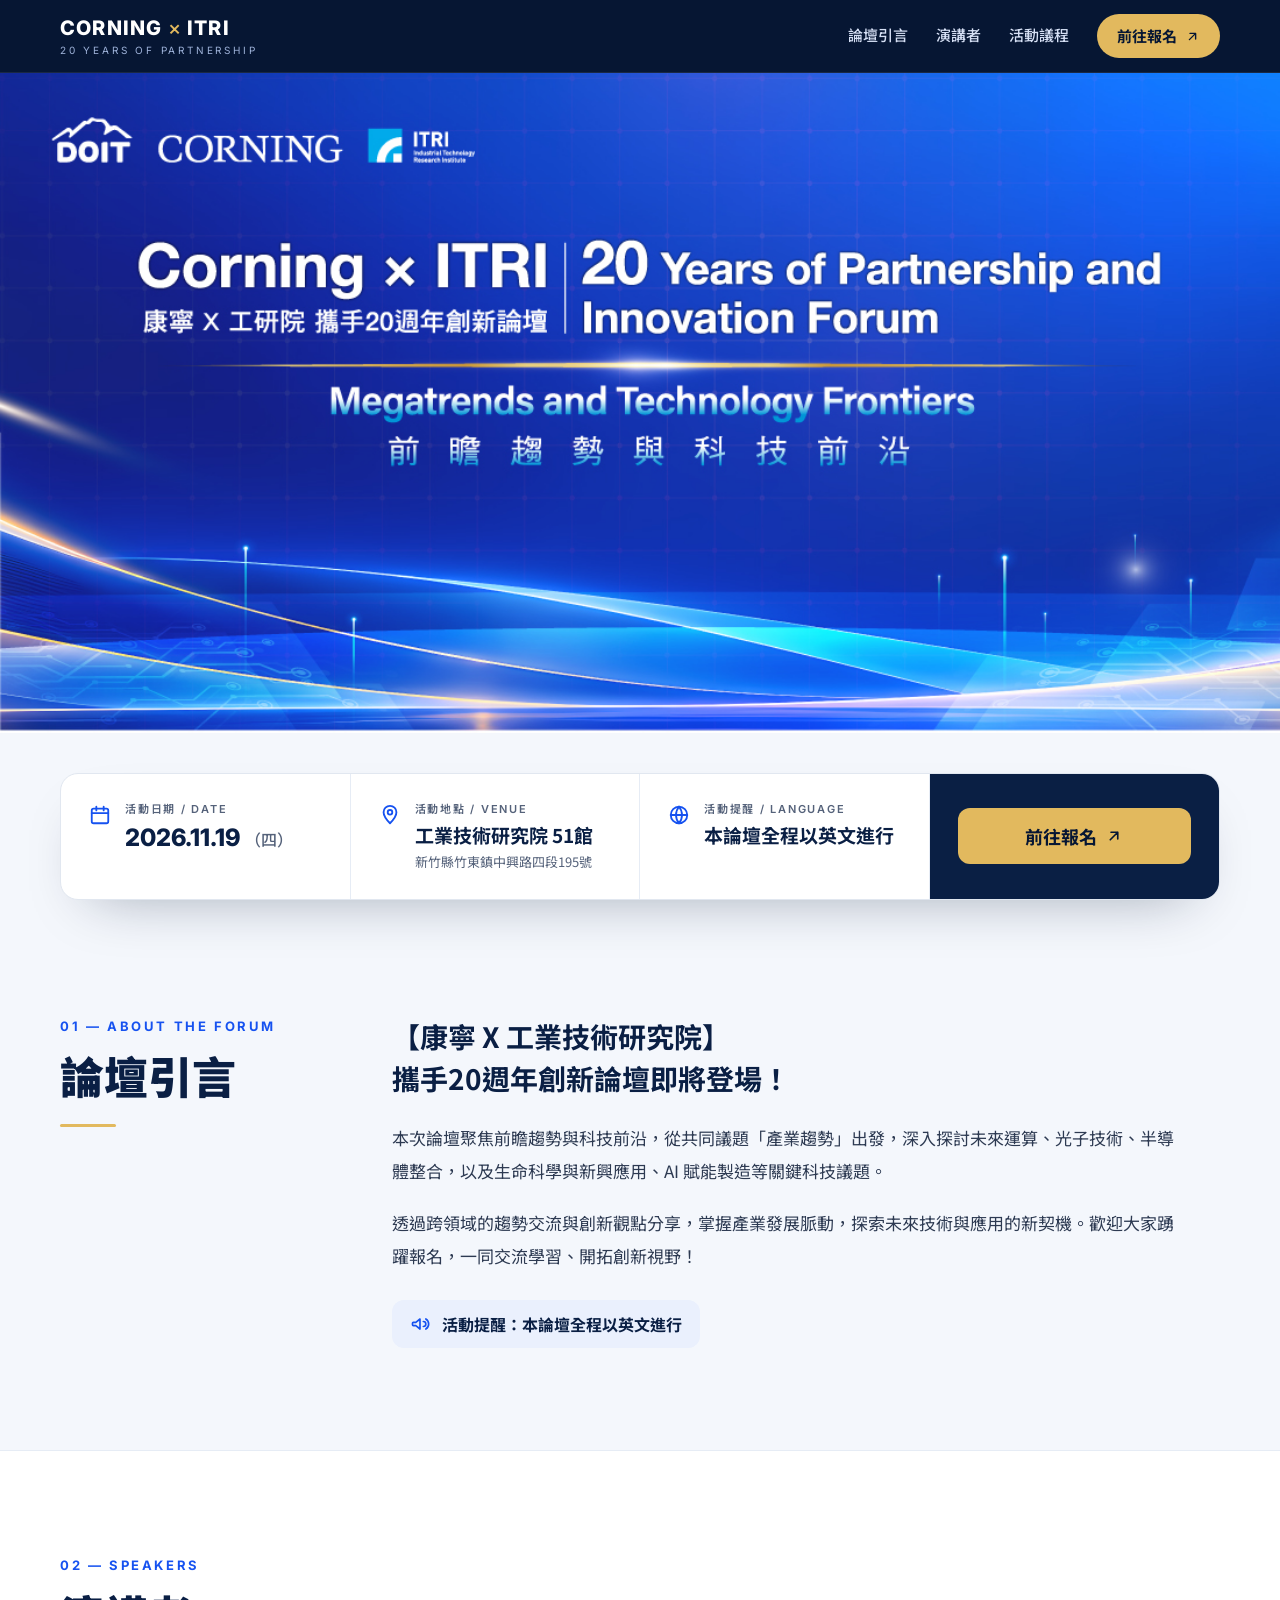
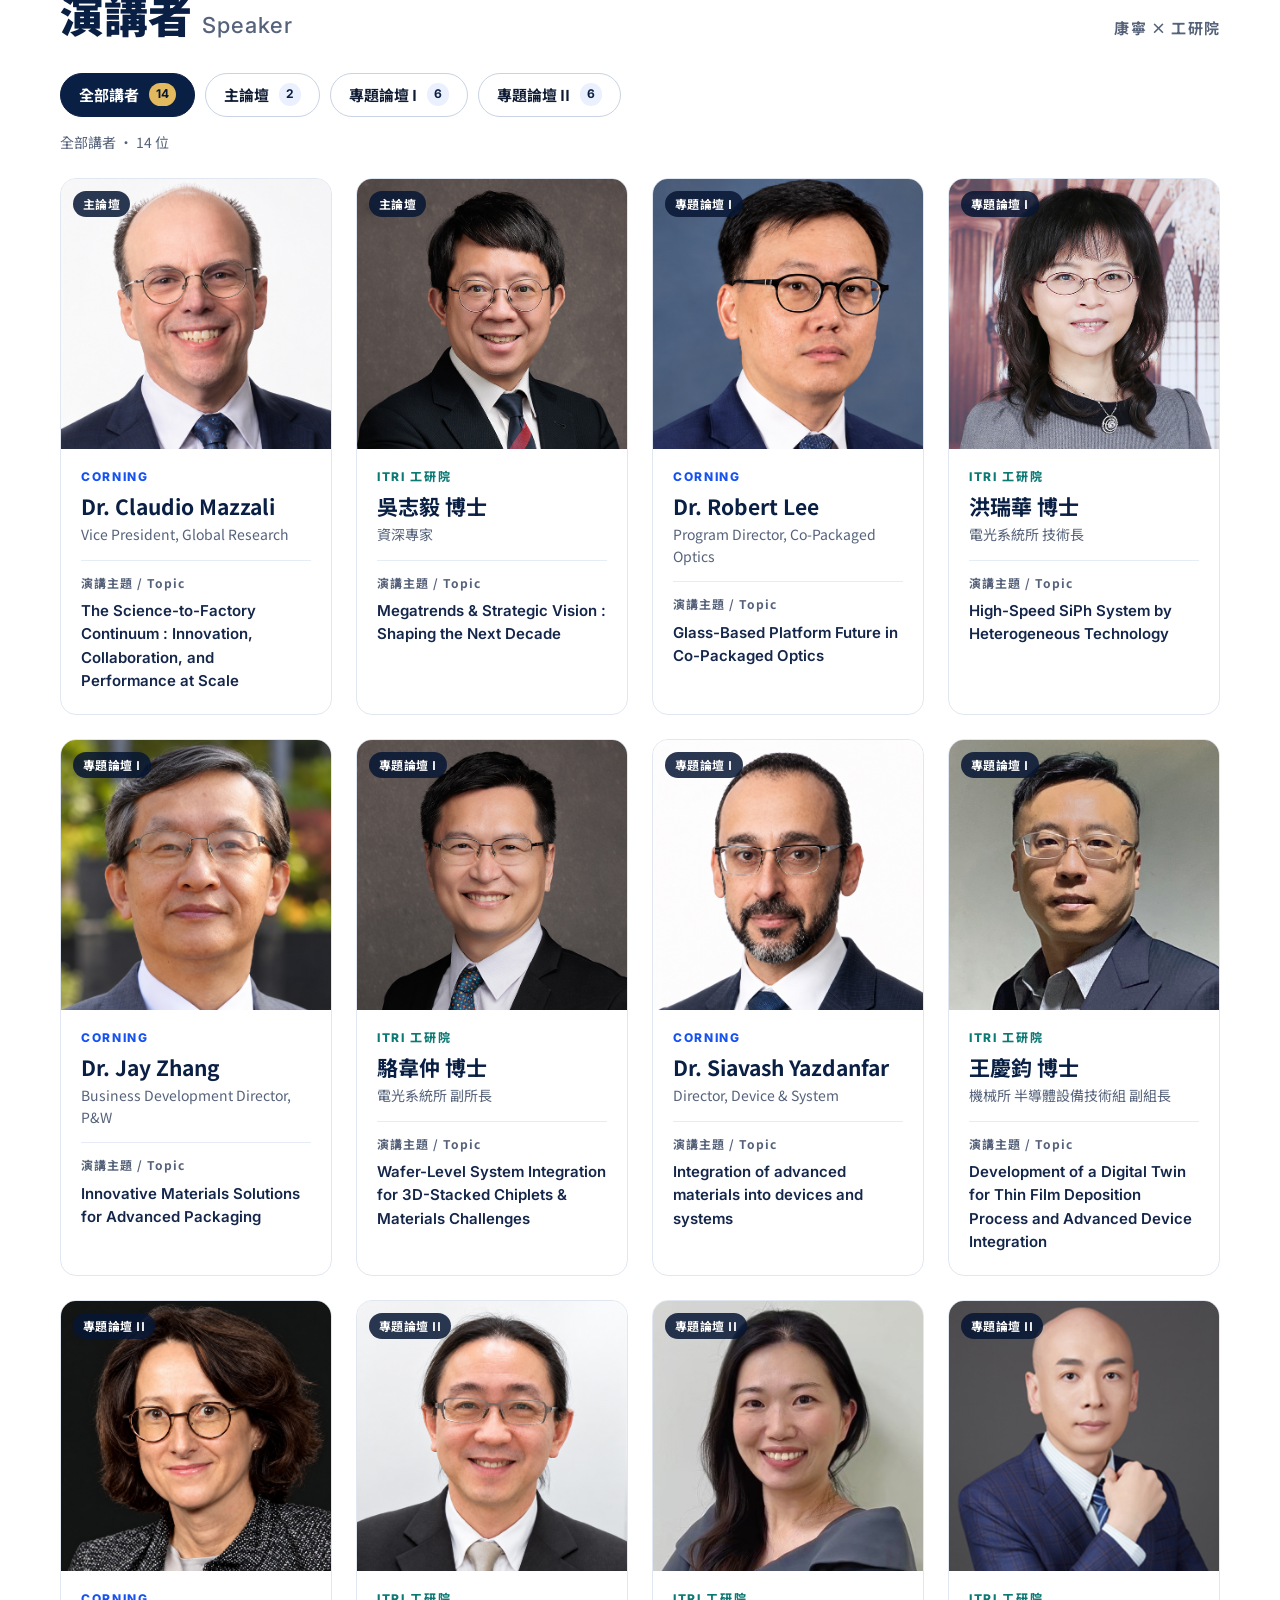
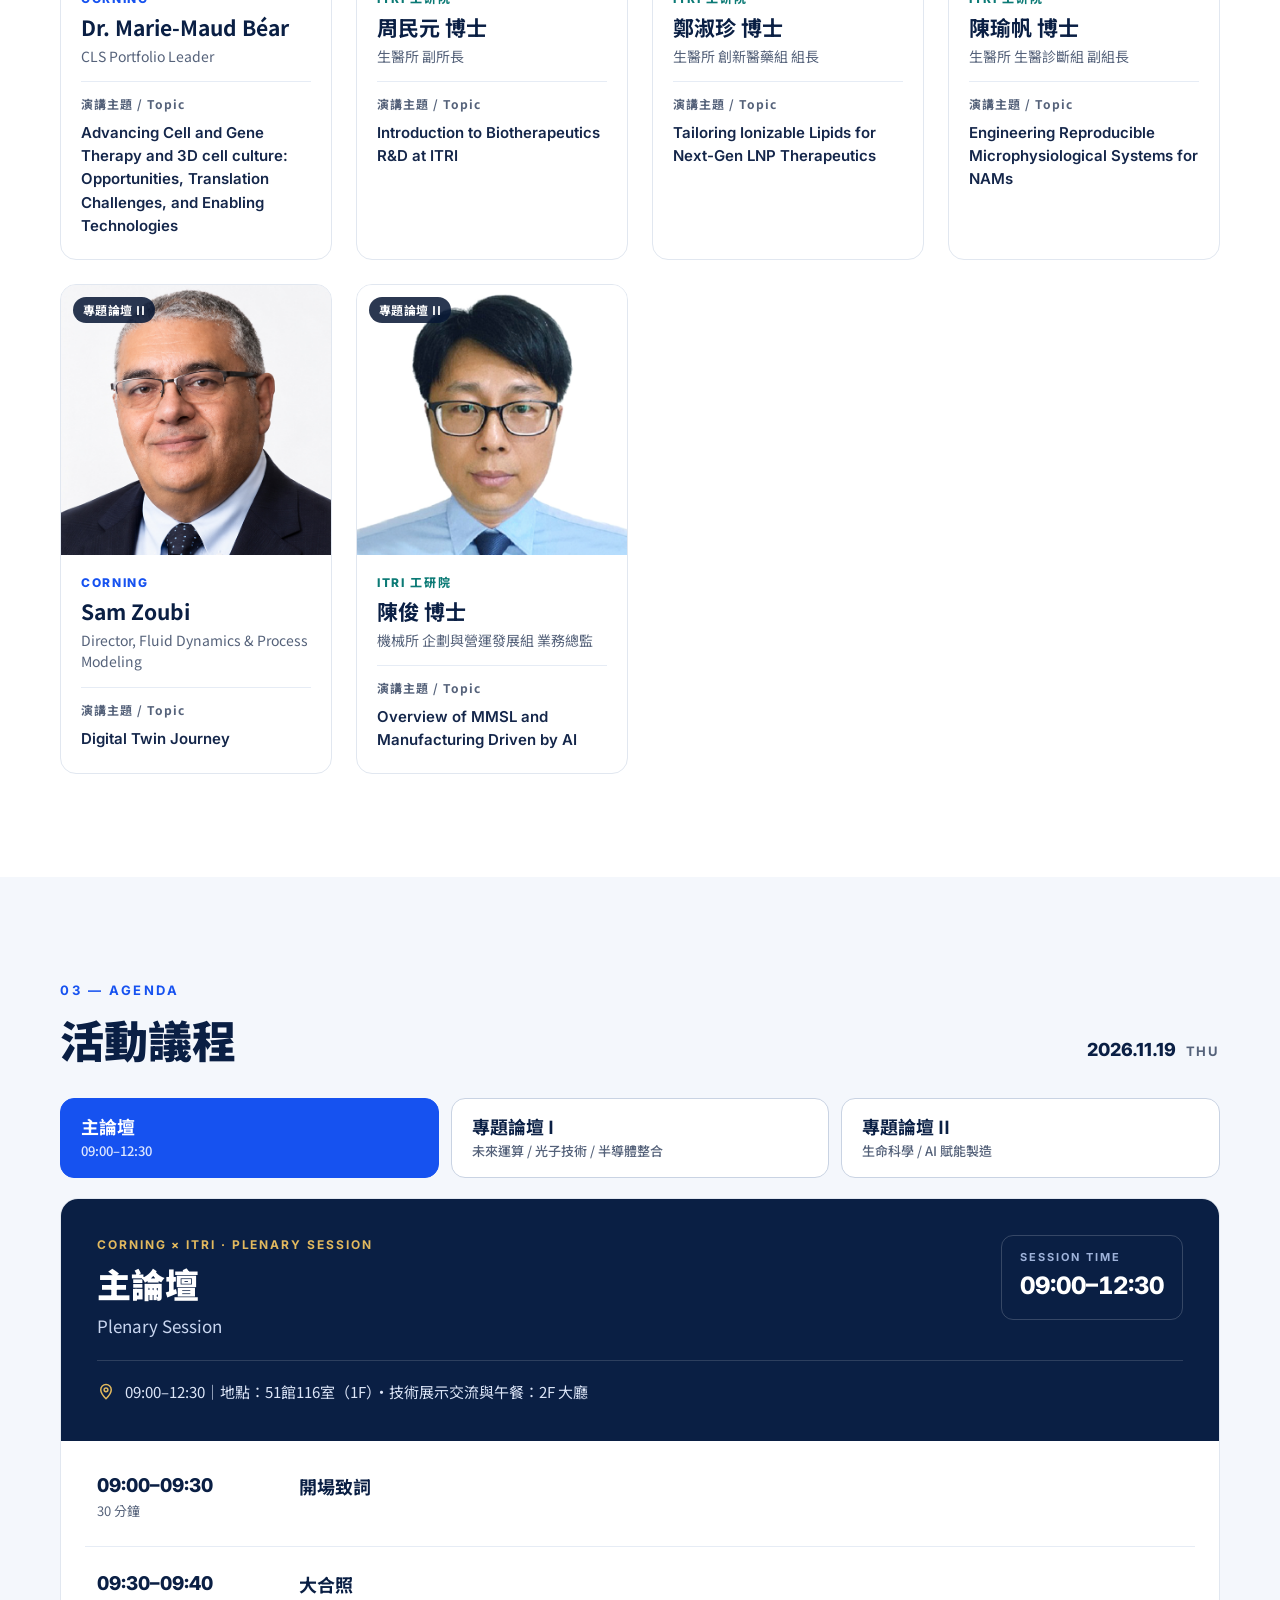
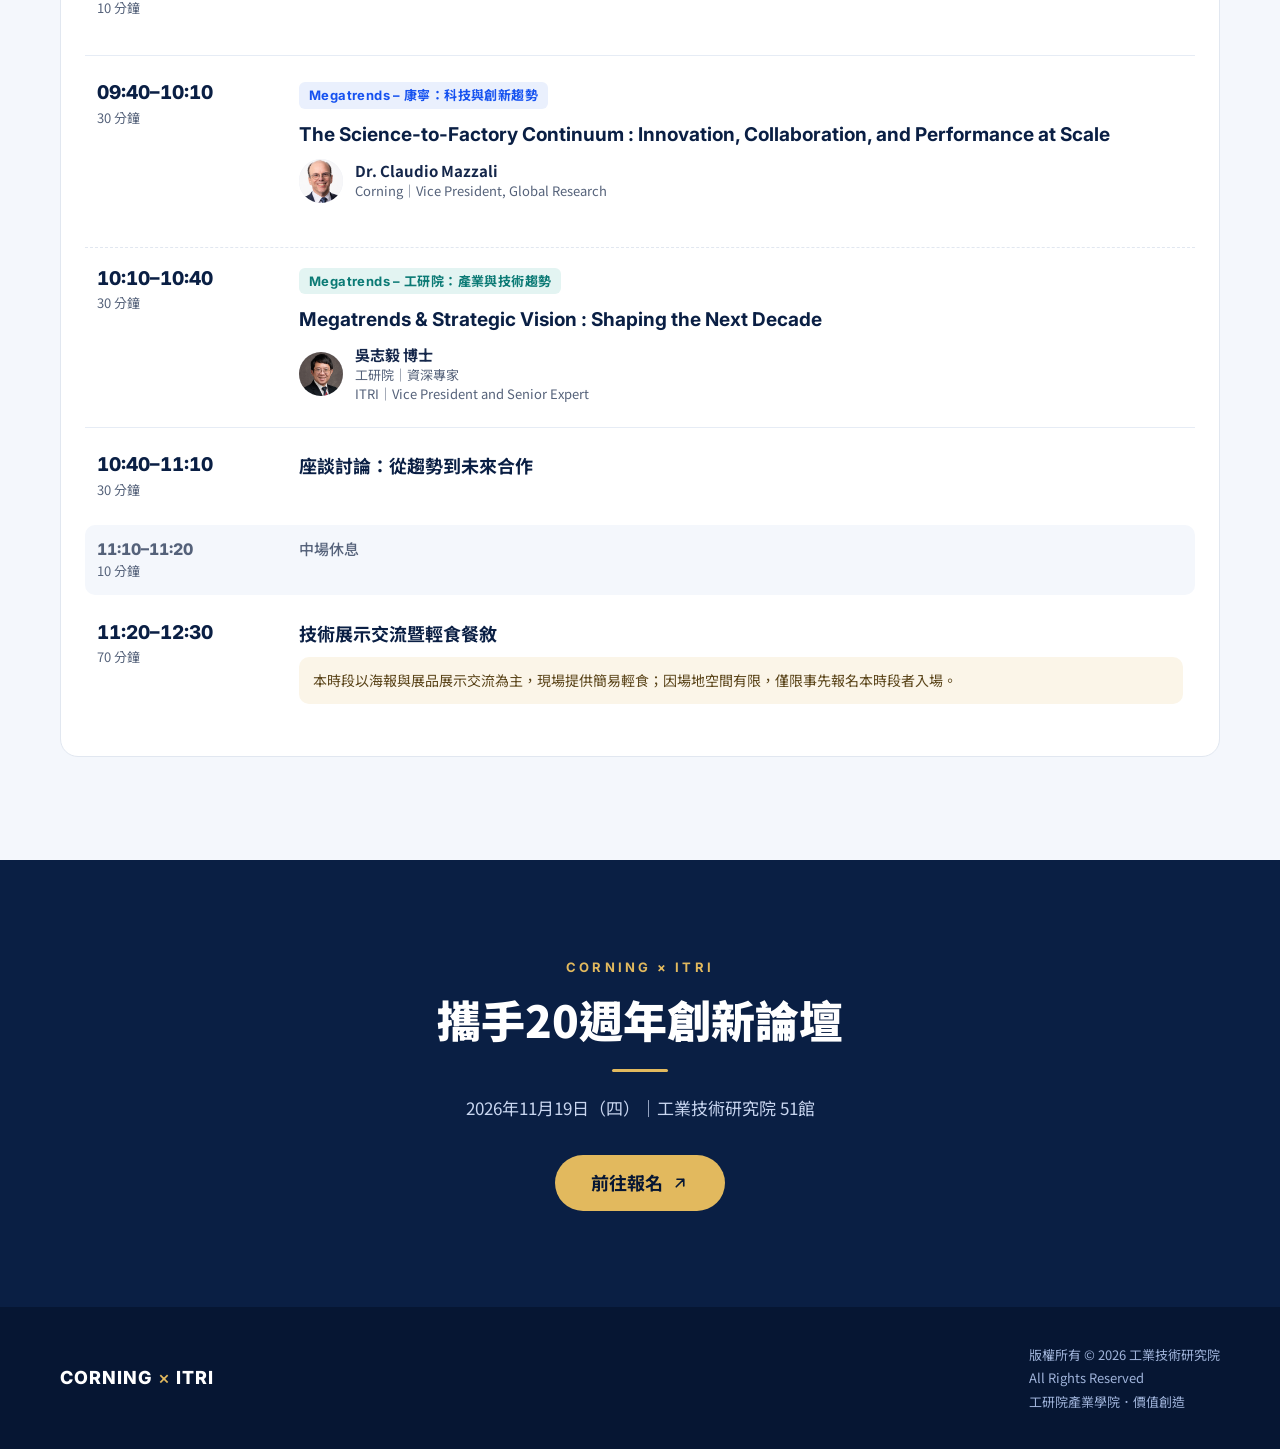
==== commit 283ded42: "Redesign site with deep-blue editorial layout - Rebuild index.html, app.js and a single style.css (r" ====
--- a/index.html
+++ b/index.html
@@ -1,12 +1,137 @@
 <!doctype html>
-<html lang="zh-Hant"><head><meta charset="UTF-8"><meta name="viewport" content="width=device-width,initial-scale=1"><title>康寧 × 工研院｜攜手20週年創新論壇</title><meta property="og:image" content="assets/header.jpg"><meta name="description" content="康寧 Corning × 工研院 ITRI 攜手20週年創新論壇，聚焦前瞻趨勢與科技前沿。2026年11月19日，工業技術研究院51館。"><link rel="stylesheet" href="style.css"><link rel="stylesheet" href="refined.css"><link rel="stylesheet" href="agenda.css"></head>
-<body><a class="skip" href="#about">跳至主要內容</a><header><a class="brand" href="#">CORNING <span>×</span> ITRI<small>20 YEARS OF PARTNERSHIP</small></a><nav aria-label="主選單"><a href="#about">論壇引言</a><a href="#speakers">演講者</a><a href="#agenda">活動議程</a><a class="button small" href="https://itricollege.surveycake.biz/s/xNk8z" target="_blank" rel="noopener">前往報名 ↗</a></nav></header><nav class="mobile-jump" aria-label="章節導覽"><a href="#about">論壇引言</a><a href="#speakers">演講者</a><a href="#agenda">活動議程</a></nav>
-<main><section class="hero visual-hero"><div class="main-visual"><img src="assets/header.jpg" width="1100" height="567" fetchpriority="high" alt="DOIT、Corning、ITRI｜康寧 × 工研院 攜手20週年創新論壇，20 Years of Partnership and Innovation Forum，Megatrends and Technology Frontiers，前瞻趨勢與科技前沿"></div><div class="mobile-title"><p class="eyebrow">CORNING × ITRI</p><h1>攜手20週年創新論壇<span>前瞻趨勢與科技前沿</span></h1></div><div class="hero-bottom"><div><small>活動日期 / DATE</small><strong>2026.11.19 <span>（四）</span></strong></div><div><small>活動地點 / VENUE</small><strong>工業技術研究院 51館</strong><span>新竹縣竹東鎮中興路四段195號</span></div><div><small>活動提醒 / LANGUAGE</small><strong>本論壇全程以英文進行</strong></div><a class="button" href="https://itricollege.surveycake.biz/s/xNk8z" target="_blank" rel="noopener">前往報名 ↗</a></div></section><section id="about" class="section about"><div><p class="eyebrow">01 / ABOUT THE FORUM</p><h2>論壇引言</h2><div class="line"></div></div><div><h3>【康寧 X 工業技術研究院】<br>攜手20週年創新論壇即將登場！</h3><p>本次論壇聚焦前瞻趨勢與科技前沿，從共同議題「產業趨勢」出發，深入探討未來運算、光子技術、半導體整合，以及生命科學與新興應用、AI 賦能製造等關鍵科技議題。</p><p>透過跨領域的趨勢交流與創新觀點分享，掌握產業發展脈動，探索未來技術與應用的新契機。歡迎大家踴躍報名，一同交流學習、開拓創新視野！</p><p class="notice">📢 活動提醒：本論壇全程以英文進行</p></div></section>
-<section id="speakers" class="speaker-section"><div class="section"><div class="section-head"><div><p class="eyebrow">02 / SPEAKERS</p><h2>演講者<span>Speaker</span></h2></div><p>康寧 × 工研院</p></div><div class="filters" aria-label="講者分類"><button class="active" data-filter="all" aria-pressed="true">全部講者</button><button data-filter="主論壇" aria-pressed="false">主論壇</button><button data-filter="專題論壇 I" aria-pressed="false">專題論壇 I</button><button data-filter="專題論壇 II" aria-pressed="false">專題論壇 II</button></div><p id="filter-status" class="filter-status" role="status" aria-live="polite"></p><div id="speaker-grid" class="speaker-grid"></div></div></section>
-<section id="agenda" class="section agenda"><p class="eyebrow">03 / AGENDA</p><div class="agenda-intro"><h2>活動議程</h2><p>2026.11.19 <span>THU</span></p></div><div class="tabs" role="tablist" aria-label="論壇議程"><button role="tab" id="tab-0" aria-controls="agenda-panel" aria-selected="true" class="active" data-tab="0">主論壇<small>09:00–12:30</small></button><button role="tab" id="tab-1" aria-controls="agenda-panel" aria-selected="false" data-tab="1">專題論壇 I<small>未來運算 / 光子技術 / 半導體整合</small></button><button role="tab" id="tab-2" aria-controls="agenda-panel" aria-selected="false" data-tab="2">專題論壇 II<small>生命科學 / AI 賦能製造</small></button></div><div id="agenda-panel" role="tabpanel" tabindex="0" aria-labelledby="tab-0"></div></section>
-<section class="join"><p class="eyebrow">CORNING × ITRI</p><h2>攜手20週年創新論壇</h2><p>2026年11月19日（四）｜工業技術研究院 51館</p><a class="button" href="https://itricollege.surveycake.biz/s/xNk8z" target="_blank" rel="noopener">前往報名 ↗</a></section>
+<html lang="zh-Hant">
+<head>
+<meta charset="UTF-8">
+<meta name="viewport" content="width=device-width,initial-scale=1">
+<title>康寧 × 工研院｜攜手20週年創新論壇</title>
+<meta name="description" content="康寧 Corning × 工研院 ITRI 攜手20週年創新論壇，聚焦前瞻趨勢與科技前沿。2026年11月19日，工業技術研究院51館。">
+<meta property="og:image" content="assets/header.jpg">
+<meta name="theme-color" content="#061633">
+<link rel="preconnect" href="https://fonts.googleapis.com">
+<link rel="preconnect" href="https://fonts.gstatic.com" crossorigin>
+<link rel="stylesheet" href="https://fonts.googleapis.com/css2?family=Inter:wght@400;500;600;700;800&family=Noto+Sans+TC:wght@400;500;700;900&display=swap">
+<link rel="stylesheet" href="style.css">
+</head>
+<body>
+<a class="skip" href="#about">跳至主要內容</a>
+
+<header class="site-header">
+  <div class="header-inner">
+    <a class="brand" href="#top" aria-label="CORNING × ITRI 回到頁首">
+      <span class="brand-name">CORNING <span class="x">×</span> ITRI</span>
+      <span class="brand-sub">20 YEARS OF PARTNERSHIP</span>
+    </a>
+    <nav class="main-nav" aria-label="主選單">
+      <a class="nav-link" href="#about">論壇引言</a>
+      <a class="nav-link" href="#speakers">演講者</a>
+      <a class="nav-link" href="#agenda">活動議程</a>
+      <a class="btn btn-gold btn-pill" href="https://itricollege.surveycake.biz/s/xNk8z" target="_blank" rel="noopener">前往報名<svg class="ico" viewBox="0 0 24 24" aria-hidden="true"><path d="M7 17 17 7M8 7h9v9"/></svg></a>
+    </nav>
+  </div>
+</header>
+
+<main>
+  <section id="top" class="hero">
+    <img src="assets/header.jpg" width="1100" height="567" fetchpriority="high" alt="DOIT、Corning、ITRI｜康寧 × 工研院 攜手20週年創新論壇，20 Years of Partnership and Innovation Forum，Megatrends and Technology Frontiers，前瞻趨勢與科技前沿">
+    <div class="hero-title">
+      <p class="hero-kicker">CORNING × ITRI</p>
+      <h1>攜手20週年創新論壇<span>前瞻趨勢與科技前沿</span></h1>
+    </div>
+  </section>
+
+  <section class="facts-wrap" aria-label="活動資訊">
+    <div class="facts">
+      <div class="fact">
+        <svg class="ico fact-ico" viewBox="0 0 24 24" aria-hidden="true"><rect x="3" y="5" width="18" height="16" rx="2"/><path d="M16 3v4M8 3v4M3 10h18"/></svg>
+        <div><p class="fact-label">活動日期 / DATE</p><p class="fact-value latin">2026.11.19 <span>（四）</span></p></div>
+      </div>
+      <div class="fact">
+        <svg class="ico fact-ico" viewBox="0 0 24 24" aria-hidden="true"><path d="M12 21s7-7 7-12a7 7 0 1 0-14 0c0 5 7 12 7 12Z"/><circle cx="12" cy="9" r="2.5"/></svg>
+        <div><p class="fact-label">活動地點 / VENUE</p><p class="fact-value">工業技術研究院 51館</p><p class="fact-note">新竹縣竹東鎮中興路四段195號</p></div>
+      </div>
+      <div class="fact">
+        <svg class="ico fact-ico" viewBox="0 0 24 24" aria-hidden="true"><circle cx="12" cy="12" r="9"/><path d="M3 12h18M12 3a14 14 0 0 1 0 18M12 3a14 14 0 0 0 0 18"/></svg>
+        <div><p class="fact-label">活動提醒 / LANGUAGE</p><p class="fact-value">本論壇全程以英文進行</p></div>
+      </div>
+      <div class="fact fact-cta">
+        <a class="btn btn-gold btn-block" href="https://itricollege.surveycake.biz/s/xNk8z" target="_blank" rel="noopener">前往報名<svg class="ico" viewBox="0 0 24 24" aria-hidden="true"><path d="M7 17 17 7M8 7h9v9"/></svg></a>
+      </div>
+    </div>
+  </section>
+
+  <section id="about" class="section about">
+    <div class="container about-grid">
+      <div class="section-title">
+        <p class="eyebrow">01 — ABOUT THE FORUM</p>
+        <h2>論壇引言</h2>
+        <div class="gold-rule"></div>
+      </div>
+      <div class="about-body">
+        <h3>【康寧 X 工業技術研究院】<br>攜手20週年創新論壇即將登場！</h3>
+        <p>本次論壇聚焦前瞻趨勢與科技前沿，從共同議題「產業趨勢」出發，深入探討未來運算、光子技術、半導體整合，以及生命科學與新興應用、AI 賦能製造等關鍵科技議題。</p>
+        <p>透過跨領域的趨勢交流與創新觀點分享，掌握產業發展脈動，探索未來技術與應用的新契機。歡迎大家踴躍報名，一同交流學習、開拓創新視野！</p>
+        <p class="notice"><svg class="ico" viewBox="0 0 24 24" aria-hidden="true"><path d="M3 11v2a1 1 0 0 0 1 1h3l5 4V6L7 10H4a1 1 0 0 0-1 1Z"/><path d="M16 9a3 3 0 0 1 0 6M19 6a7 7 0 0 1 0 12"/></svg>活動提醒：本論壇全程以英文進行</p>
+      </div>
+    </div>
+  </section>
+
+  <section id="speakers" class="section speakers">
+    <div class="container">
+      <div class="section-head">
+        <div>
+          <p class="eyebrow">02 — SPEAKERS</p>
+          <h2>演講者 <span class="h2-en">Speaker</span></h2>
+        </div>
+        <p class="section-aside">康寧 × 工研院</p>
+      </div>
+      <div class="filters" role="group" aria-label="講者分類">
+        <button type="button" class="chip active" data-filter="all" aria-pressed="true">全部講者<span class="count"></span></button>
+        <button type="button" class="chip" data-filter="主論壇" aria-pressed="false">主論壇<span class="count"></span></button>
+        <button type="button" class="chip" data-filter="專題論壇 I" aria-pressed="false">專題論壇 I<span class="count"></span></button>
+        <button type="button" class="chip" data-filter="專題論壇 II" aria-pressed="false">專題論壇 II<span class="count"></span></button>
+      </div>
+      <p id="filter-status" class="filter-status" role="status" aria-live="polite"></p>
+      <div id="speaker-grid" class="speaker-grid"></div>
+    </div>
+  </section>
+
+  <section id="agenda" class="section agenda">
+    <div class="container">
+      <div class="section-head">
+        <div>
+          <p class="eyebrow">03 — AGENDA</p>
+          <h2>活動議程</h2>
+        </div>
+        <p class="agenda-date latin">2026.11.19 <span>THU</span></p>
+      </div>
+      <div class="tabs" role="tablist" aria-label="論壇議程">
+        <button type="button" role="tab" id="tab-0" aria-controls="agenda-panel" aria-selected="true" class="tab active" data-tab="0"><span class="tab-title">主論壇</span><span class="tab-desc">09:00–12:30</span></button>
+        <button type="button" role="tab" id="tab-1" aria-controls="agenda-panel" aria-selected="false" class="tab" data-tab="1" tabindex="-1"><span class="tab-title">專題論壇 I</span><span class="tab-desc">未來運算 / 光子技術 / 半導體整合</span></button>
+        <button type="button" role="tab" id="tab-2" aria-controls="agenda-panel" aria-selected="false" class="tab" data-tab="2" tabindex="-1"><span class="tab-title">專題論壇 II</span><span class="tab-desc">生命科學 / AI 賦能製造</span></button>
+      </div>
+      <div id="agenda-panel" class="agenda-panel" role="tabpanel" tabindex="0" aria-labelledby="tab-0"></div>
+    </div>
+  </section>
+
+  <section class="join">
+    <div class="join-inner">
+      <p class="eyebrow on-dark">CORNING × ITRI</p>
+      <h2>攜手20週年創新論壇</h2>
+      <div class="gold-rule"></div>
+      <p class="join-meta">2026年11月19日（四）｜工業技術研究院 51館</p>
+      <a class="btn btn-gold btn-pill btn-lg" href="https://itricollege.surveycake.biz/s/xNk8z" target="_blank" rel="noopener">前往報名<svg class="ico" viewBox="0 0 24 24" aria-hidden="true"><path d="M7 17 17 7M8 7h9v9"/></svg></a>
+    </div>
+  </section>
 </main>
-<footer class="site-footer"><div class="brand">CORNING <span>×</span> ITRI</div><p>版權所有 © 2026 工業技術研究院<br>All Rights Reserved<br>工研院產業學院．價值創造</p></footer><a class="top" href="#" aria-label="回到頁首">↑</a><script src="data.js"></script><script src="app.js"></script></body></html>
 
-
-
+<footer class="site-footer">
+  <div class="container footer-inner">
+    <p class="brand-name">CORNING <span class="x">×</span> ITRI</p>
+    <p>版權所有 © 2026 工業技術研究院<br>All Rights Reserved<br>工研院產業學院．價值創造</p>
+  </div>
+</footer>
+<a class="to-top" href="#top" aria-label="回到頁首"><svg class="ico" viewBox="0 0 24 24" aria-hidden="true"><path d="M12 19V5M5 12l7-7 7 7"/></svg></a>
+<script src="data.js"></script>
+<script src="app.js"></script>
+</body>
+</html>
--- a/style.css
+++ b/style.css
@@ -1 +1,260 @@
-:root{--navy:#102b50;--blue:#164dcc;--gold:#be9a59;--muted:#617187;--paper:#f2f5f8}*{box-sizing:border-box}html{scroll-behavior:smooth;scroll-padding-top:90px}body{margin:0;color:var(--navy);font-family:Arial,'Microsoft JhengHei',sans-serif;line-height:1.7}a{color:inherit;text-decoration:none}button{font:inherit;cursor:pointer}a:focus-visible,button:focus-visible,summary:focus-visible{outline:3px solid #c49838;outline-offset:5px}header{height:88px;display:flex;align-items:center;justify-content:space-between;padding:0 5%;background:white;position:sticky;top:0;z-index:10;border-bottom:1px solid #e3e8ef}.brand{font:28px Georgia,serif;letter-spacing:1px;white-space:nowrap}.brand span{font-family:Arial;font-size:20px;color:var(--gold);margin:0 10px}.brand small{display:block;font:9px Arial;letter-spacing:3px;margin-top:8px}nav{display:flex;align-items:center;gap:32px;font-size:14px;font-weight:600}.button{display:inline-flex;align-items:center;gap:55px;background:#d9ba7b;color:#102b50;padding:16px 25px;font-weight:700;border:1px solid #d9ba7b;transition:.2s}.button:hover{background:#f1dba9;transform:translateY(-2px)}.button.small{background:var(--navy);color:white;padding:11px 22px;border-color:var(--navy)}.hero{background:radial-gradient(ellipse at 85% 30%,#154fa2 0%,#0a2b59 45%,#071b38 95%);color:white;position:relative;overflow:hidden}.hero-grid{position:absolute;inset:0;opacity:.13;background-image:linear-gradient(#4f88bb 1px,transparent 1px),linear-gradient(90deg,#4f88bb 1px,transparent 1px);background-size:70px 70px;mask-image:linear-gradient(90deg,transparent,#000)}.hero:after{content:'';position:absolute;width:850px;height:850px;border:1px solid #6090bb44;right:-260px;top:-240px;border-radius:50%;box-shadow:0 0 0 55px #6090bb0a,0 0 0 110px #6090bb0a,0 0 0 180px #6090bb0a;pointer-events:none}.hero-inner{position:relative;z-index:1;max-width:1280px;margin:auto;padding:76px 40px 65px;display:grid;grid-template-columns:1.3fr 1fr;align-items:center;gap:30px}.eyebrow{font-size:11px;letter-spacing:2.5px;font-weight:700;color:var(--gold);margin:0 0 20px}h1{font-size:clamp(42px,4.7vw,72px);letter-spacing:3px;line-height:1.22;margin:22px 0 24px;font-weight:750}h1 span{display:block;font-size:24px;letter-spacing:6px;margin-top:24px;color:#e0d3b5}.english{font-size:17px;max-width:450px;margin:4px 0;color:#d7e6f7}.english.sub{font-size:14px;color:#9fb9d5;margin-bottom:32px}.hero-link{font-size:13px;margin-left:25px;color:#d7e6f7}.anniversary{position:relative;padding-bottom:35px}.anniversary>span{display:block;font:clamp(190px,25vw,340px)/1 Georgia,serif;letter-spacing:-22px;background:linear-gradient(135deg,#fff0c6,#c39a50 55%,#8a6e41);color:transparent;background-clip:text}.anniversary div{padding-left:30px;letter-spacing:4px;font-size:12px;line-height:2;color:#b8c8df;border-left:1px solid var(--gold);margin-left:35px}.anniversary b{color:#dfc48c;font-weight:400}.hero-bottom{position:relative;z-index:1;max-width:1200px;margin:auto;border-top:1px solid #ffffff30;display:grid;grid-template-columns:.9fr 1.4fr 1fr;padding:28px 0 34px;gap:38px}.hero-bottom>div{border-right:1px solid #ffffff25;padding-left:10px}.hero-bottom>div:last-child{border:0}.hero-bottom small{display:block;font-size:10px;letter-spacing:2px;color:#98b3d3;margin-bottom:7px}.hero-bottom strong{display:block;font-size:21px;font-weight:500}.hero-bottom span{font-size:13px;color:#b8c8df}.section{max-width:1280px;padding:95px 40px;margin:auto}h2{font-size:38px;line-height:1.3;letter-spacing:2px;margin:0 0 35px}h2 span{font-size:17px;color:var(--muted);font-weight:400;letter-spacing:0;margin-left:18px}.about{display:grid;grid-template-columns:1fr 2fr;gap:90px}.line{height:3px;width:55px;background:var(--gold)}.about h3{font-size:24px;line-height:1.65;margin:0 0 20px}.about p{color:var(--muted);font-size:16px;margin:0 0 22px;line-height:1.95}.about .notice{border-left:3px solid var(--gold);padding:12px 20px;background:var(--paper);font-size:14px;color:var(--navy)}.speaker-section{background:var(--paper)}.section-head{display:flex;justify-content:space-between;align-items:center}.section-head>p{color:var(--muted);font-size:13px}.filters{display:flex;gap:10px;margin-bottom:32px;flex-wrap:wrap}.filters button{background:transparent;border:1px solid #cbd4df;padding:9px 20px;color:var(--muted);font-size:13px}.filters button.active{background:var(--navy);color:white;border-color:var(--navy)}.speaker-grid{display:grid;grid-template-columns:repeat(3,1fr);gap:24px}.speaker{background:white;border-top:2px solid var(--gold);padding:24px;transition:transform .2s}.speaker:hover{transform:translateY(-4px)}.portrait{display:flex;justify-content:space-between;align-items:flex-start;gap:15px}.portrait img{width:92px;height:100px;object-fit:cover;object-position:top}.portrait span{font-size:10px;border:1px solid #d9e1ea;padding:3px 8px;color:var(--muted)}.speaker h3{font-size:18px;line-height:1.4;margin:20px 0 8px}.role{font-size:12px;min-height:42px;color:var(--muted);line-height:1.65;margin:0 0 20px}.topic{border-top:1px solid #e7e7e1;padding-top:15px}.topic small{font-size:10px;color:#9a773c}.topic p{font-size:13px;line-height:1.7;margin:7px 0 0}.tabs{display:grid;grid-template-columns:1fr 1.3fr 1.3fr;gap:4px;border-bottom:2px solid var(--navy);margin-top:35px}.tabs button{border:0;background:var(--paper);text-align:left;padding:20px 25px;color:var(--navy);font-weight:700}.tabs button.active{background:var(--navy);color:white}.tabs small{font-size:11px;display:block;font-weight:400;margin-top:5px}.agenda-heading{padding:35px 28px;background:#edf2f8}.agenda-heading .eyebrow{margin-bottom:7px}.agenda-heading h3{margin:0 0 8px;font-size:22px}.agenda-heading p:last-child{margin:0;font-size:13px;color:var(--muted)}.table-label,.agenda-row{display:grid;grid-template-columns:145px 1.5fr 1fr;gap:26px;padding:23px 28px}.table-label{padding-top:14px;padding-bottom:14px;font-size:12px;color:var(--muted);border-bottom:1px solid #bdcad9}.agenda-row{border-bottom:1px solid #e0e6ed;align-items:start}.agenda-row time{font-size:15px;color:#24599d;font-weight:700;white-space:nowrap}.agenda-row h4{font-weight:600;font-size:15px;margin:0}.talk{font-size:13px;color:#41638b;margin:6px 0 0}.presenters p{margin:0 0 12px;font-size:13px}.presenters strong{font-weight:600;display:block}.presenters span{display:block;color:var(--muted);font-size:12px}.interlude{background:#faf8f2}.interlude>div:nth-child(2){grid-column:2/4}.note{font-size:13px;color:var(--muted);margin:7px 0 0}.join{text-align:center;padding:75px 25px 80px;color:white;background:var(--navy);position:relative}.join h2{margin-bottom:15px}.join>p:not(.eyebrow){font-size:14px;color:#bdcce0;margin-bottom:28px}.original{padding-top:30px;padding-bottom:30px}.original summary{cursor:pointer;color:var(--muted);font-size:13px}.original img{display:block;width:100%;max-width:1084px;height:auto;margin:15px auto}.original a,.unsubscribe a{text-decoration:underline}footer{background:#071b34;color:#b2c1d5;padding:45px 5%;display:flex;align-items:center;gap:50px;justify-content:space-between}footer .brand{color:white;font-size:22px}footer p{font-size:11px;margin:0}.unsubscribe{max-width:230px}.top{position:fixed;bottom:20px;right:20px;background:white;color:var(--navy);border:1px solid #d9e0e9;width:40px;height:40px;display:grid;place-items:center;z-index:5}.skip{position:absolute;top:-80px;left:20px;background:white;z-index:30;padding:12px}.skip:focus{top:10px}@media(min-width:1500px){.hero-inner{padding-top:100px;padding-bottom:85px}}@media(max-width:1000px){nav{gap:18px}.speaker-grid{grid-template-columns:repeat(2,1fr)}.hero-bottom{margin:0 40px;gap:20px}.hero-bottom strong{font-size:17px}.about{gap:40px;grid-template-columns:1fr 2fr}.table-label,.agenda-row{grid-template-columns:115px 1.4fr 1fr;gap:18px}.hero-link{display:inline-block;margin:20px 0 0 15px}}@media(max-width:700px){html{scroll-padding-top:76px}header{height:76px;padding:0 20px}.brand{font-size:22px}.brand small{font-size:7px;letter-spacing:1.8px}nav>a:not(.button){display:none}nav .button.small{font-size:12px;padding:8px 12px}.hero-inner{padding:48px 24px 36px;grid-template-columns:1fr}.hero-copy{position:relative;z-index:2}.hero h1{font-size:46px}.hero h1 span{font-size:18px;letter-spacing:3px}.english{font-size:14px}.english.sub{font-size:12px}.anniversary{position:absolute;right:-18px;top:130px;opacity:.13;pointer-events:none}.anniversary>span{font-size:260px}.anniversary div{display:none}.hero-bottom{margin:0 24px;grid-template-columns:1fr;gap:20px;padding:24px 0 32px}.hero-bottom>div{border:0;padding:0}.hero-bottom strong{font-size:18px}.hero-bottom small{margin-bottom:2px}.section{padding:55px 22px}.about{grid-template-columns:1fr;gap:10px}h2{font-size:30px;margin-bottom:24px}.about h3{font-size:20px}.about p{font-size:14px}.line{display:none}.section-head>p{display:none}.eyebrow{font-size:10px}.filters{gap:7px}.filters button{padding:8px 11px;font-size:11px}.speaker-grid{gap:14px}.speaker{padding:16px}.portrait{display:block}.portrait img{width:80px;height:88px}.portrait span{display:block;width:fit-content;margin-top:10px}.speaker h3{font-size:16px;margin-top:14px}.role{font-size:11px;min-height:55px}.topic p{font-size:12px}.tabs{gap:3px}.tabs button{padding:13px 10px;font-size:13px}.tabs small{font-size:9px;line-height:1.6}.agenda-heading{padding:25px 18px}.agenda-heading h3{font-size:18px}.agenda-heading .eyebrow{font-size:9px;letter-spacing:1px}.table-label{display:none}.agenda-row{grid-template-columns:1fr;gap:9px;padding:20px 16px}.agenda-row time{font-size:14px}.interlude>div:nth-child(2){grid-column:auto}.presenters{border-left:2px solid #cfb379;padding-left:12px}.presenters p:last-child{margin-bottom:0}.join{padding:50px 22px}.join h2{font-size:26px}.join>p:not(.eyebrow){font-size:12px}footer{padding:35px 24px;display:block}footer .brand{margin-bottom:20px}footer p{margin-top:14px}.original{padding-top:25px;padding-bottom:25px}}@media(prefers-reduced-motion:reduce){html{scroll-behavior:auto}*{transition:none!important}}
+/* 康寧 × 工研院 攜手20週年創新論壇 — 主視覺藍色系 */
+:root {
+  --night: #061633;
+  --navy: #0A1F44;
+  --ink: #0E1B33;
+  --text: #2D3A52;
+  --muted: #55627A;
+  --line: #E1E7F0;
+  --line-soft: #E6ECF5;
+  --paper: #F4F7FC;
+  --blue: #1652F0;
+  --blue-soft: #EAF0FD;
+  --teal: #0B7A75;
+  --teal-soft: #E3F4F2;
+  --gold: #E2B95E;
+  --gold-soft: #FBF5E8;
+  --on-dark: #C9D6F0;
+  --font: 'Noto Sans TC', 'Microsoft JhengHei', 'PingFang TC', system-ui, sans-serif;
+  --latin: 'Inter', 'Noto Sans TC', system-ui, sans-serif;
+  --gutter: clamp(16px, 4vw, 40px);
+  --header-h: 72px;
+}
+
+*, *::before, *::after { box-sizing: border-box; }
+html { scroll-behavior: smooth; scroll-padding-top: calc(var(--header-h) + 12px); -webkit-text-size-adjust: 100%; }
+body { margin: 0; font-family: var(--font); color: var(--ink); background: var(--paper); line-height: 1.7; -webkit-font-smoothing: antialiased; overflow-x: hidden; }
+img { max-width: 100%; }
+a { color: var(--blue); }
+h1, h2, h3, h4, p { margin: 0; }
+button { font: inherit; cursor: pointer; }
+a:focus-visible, button:focus-visible, [tabindex]:focus-visible { outline: 3px solid var(--gold); outline-offset: 3px; }
+.latin { font-family: var(--latin); }
+.ico { width: 1em; height: 1em; flex: none; fill: none; stroke: currentColor; stroke-width: 2; stroke-linecap: round; stroke-linejoin: round; }
+.container { max-width: 1160px; margin: 0 auto; }
+
+.skip { position: absolute; left: 12px; top: -60px; z-index: 50; padding: 10px 16px; background: var(--gold); color: var(--night); font-weight: 700; border-radius: 8px; }
+.skip:focus { top: 12px; }
+
+/* Buttons */
+.btn { display: inline-flex; align-items: center; justify-content: center; gap: 8px; min-height: 44px; padding: 0 20px; font-weight: 700; text-decoration: none; transition: transform .18s ease, background-color .18s ease; }
+.btn:hover { transform: translateY(-2px); }
+.btn .ico { stroke-width: 2.2; }
+.btn-gold { background: var(--gold); color: var(--night); }
+.btn-gold:hover { background: #EDCB80; color: var(--night); }
+.btn-pill { border-radius: 999px; }
+.btn-block { width: 100%; min-height: 56px; border-radius: 12px; font-size: 18px; }
+.btn-lg { min-height: 56px; padding: 0 36px; font-size: 18px; }
+
+/* Header */
+.site-header { position: sticky; top: 0; z-index: 20; background: var(--night); border-bottom: 1px solid rgba(255,255,255,.08); }
+.header-inner { max-width: 1240px; min-height: var(--header-h); margin: 0 auto; padding: 10px var(--gutter); display: flex; flex-wrap: wrap; align-items: center; justify-content: space-between; gap: 8px 32px; }
+.brand { display: flex; flex-direction: column; color: #fff; text-decoration: none; line-height: 1.2; }
+.brand-name { font-family: var(--latin); font-weight: 800; font-size: 20px; letter-spacing: .06em; color: #fff; white-space: nowrap; }
+.brand-name .x { color: var(--gold); font-weight: 500; }
+.brand-sub { font-family: var(--latin); font-size: 10px; letter-spacing: .28em; color: #9FB3DA; margin-top: 4px; }
+.main-nav { display: flex; align-items: center; gap: 28px; font-size: 15px; font-weight: 500; }
+.nav-link { color: #D6E0F5; text-decoration: none; padding: 10px 0; border-bottom: 2px solid transparent; }
+.nav-link:hover { color: #fff; border-color: var(--gold); }
+
+/* Hero */
+.hero { background: #0B3CC4; }
+.hero img { display: block; width: 100%; height: auto; }
+.hero-title { position: absolute; width: 1px; height: 1px; overflow: hidden; clip-path: inset(50%); white-space: nowrap; }
+.hero-kicker { font-family: var(--latin); font-size: 12px; font-weight: 700; letter-spacing: .22em; color: var(--gold); }
+.hero-title h1 { margin-top: 8px; font-size: 26px; font-weight: 900; line-height: 1.35; color: #fff; }
+.hero-title h1 span { display: block; margin-top: 6px; font-size: 16px; font-weight: 500; letter-spacing: .3em; color: var(--on-dark); }
+
+/* Key facts */
+.facts-wrap { padding: 40px var(--gutter) 0; }
+.facts { max-width: 1160px; margin: 0 auto; display: grid; grid-template-columns: repeat(auto-fit, minmax(220px, 1fr)); background: #fff; border: 1px solid var(--line); border-radius: 18px; overflow: hidden; box-shadow: 0 24px 60px -32px rgba(6,22,51,.4); }
+.fact { display: flex; gap: 14px; align-items: flex-start; padding: 26px 28px; border-right: 1px solid var(--line-soft); }
+.fact-ico { font-size: 22px; color: var(--blue); margin-top: 4px; }
+.fact-label { font-family: var(--latin); font-size: 11px; font-weight: 600; letter-spacing: .16em; color: var(--muted); }
+.fact-value { margin-top: 4px; font-size: 19px; font-weight: 700; color: var(--navy); line-height: 1.4; }
+.fact-value.latin { font-size: 24px; font-weight: 800; line-height: 1.3; }
+.fact-value.latin span { font-family: var(--font); font-size: 16px; font-weight: 500; color: var(--muted); }
+.fact-note { margin-top: 2px; font-size: 13px; color: var(--muted); }
+.fact-cta { align-items: center; justify-content: center; background: var(--navy); border-right: 0; padding: 22px 28px; }
+
+/* Sections */
+.section { padding: clamp(64px, 8vw, 104px) var(--gutter); }
+.eyebrow { font-family: var(--latin); font-size: 13px; font-weight: 700; letter-spacing: .2em; color: var(--blue); }
+.eyebrow.on-dark { color: var(--gold); letter-spacing: .24em; }
+h2 { margin-top: 12px; font-size: clamp(30px, 4vw, 44px); font-weight: 900; color: var(--navy); line-height: 1.2; }
+.h2-en { font-family: var(--latin); font-size: .5em; font-weight: 500; color: var(--muted); letter-spacing: .04em; }
+.gold-rule { width: 56px; height: 3px; margin-top: 22px; background: var(--gold); border-radius: 2px; }
+.section-head { display: flex; flex-wrap: wrap; align-items: flex-end; justify-content: space-between; gap: 16px 32px; }
+.section-aside { font-size: 15px; font-weight: 700; color: var(--muted); letter-spacing: .08em; }
+
+/* About */
+.about { padding-top: clamp(72px, 9vw, 120px); }
+.about-grid { display: flex; flex-wrap: wrap; gap: 32px 72px; }
+.section-title { flex: 1 1 260px; max-width: 340px; }
+.about-body { flex: 999 1 520px; min-width: 0; }
+.about-body h3 { font-size: clamp(21px, 2.4vw, 28px); font-weight: 700; color: var(--navy); line-height: 1.5; }
+.about-body p { margin-top: 18px; font-size: 17px; color: var(--text); line-height: 1.95; max-width: 46em; }
+.about-body h3 + p { margin-top: 22px; }
+.about-body .notice { display: inline-flex; align-items: center; gap: 12px; margin-top: 28px; padding: 12px 18px; border-radius: 12px; background: var(--blue-soft); color: var(--navy); font-size: 16px; font-weight: 700; line-height: 1.5; }
+.notice .ico { font-size: 20px; color: var(--blue); }
+
+/* Speakers */
+.speakers { background: #fff; border-top: 1px solid var(--line-soft); }
+.filters { margin-top: 32px; display: flex; flex-wrap: wrap; gap: 10px; }
+.chip { display: inline-flex; align-items: center; gap: 10px; min-height: 44px; padding: 0 18px; border-radius: 999px; border: 1px solid #C9D3E3; background: #fff; color: var(--ink); font-size: 15px; font-weight: 700; transition: border-color .18s ease, background-color .18s ease; }
+.chip:hover { border-color: var(--navy); }
+.chip .count { font-family: var(--latin); font-size: 12px; min-width: 22px; padding: 1px 7px; border-radius: 999px; background: var(--blue-soft); color: var(--navy); text-align: center; }
+.chip.active { background: var(--navy); border-color: var(--navy); color: #fff; }
+.chip.active .count { background: var(--gold); color: var(--night); }
+.filter-status { margin-top: 14px; font-size: 14px; color: var(--muted); }
+.speaker-grid { margin-top: 24px; display: grid; grid-template-columns: repeat(auto-fill, minmax(250px, 1fr)); gap: 24px; }
+.speaker-card { display: flex; flex-direction: column; background: #fff; border: 1px solid var(--line); border-radius: 16px; overflow: hidden; transition: box-shadow .2s ease, transform .2s ease; }
+.speaker-card:hover { box-shadow: 0 18px 40px -24px rgba(10,31,68,.45); transform: translateY(-3px); }
+.speaker-photo { position: relative; aspect-ratio: 1 / 1; background: #E9EEF7; }
+.speaker-photo img { display: block; width: 100%; height: 100%; object-fit: cover; object-position: center top; }
+.forum-tag { position: absolute; left: 12px; top: 12px; padding: 4px 10px; border-radius: 999px; background: rgba(6,22,51,.85); color: #fff; font-size: 12px; font-weight: 700; letter-spacing: .04em; line-height: 1.5; }
+.speaker-body { flex: 1; display: flex; flex-direction: column; padding: 18px 20px 22px; }
+.speaker-org { font-family: var(--latin); font-size: 12px; font-weight: 800; letter-spacing: .14em; }
+.corning { color: var(--blue); }
+.itri { color: var(--teal); }
+.speaker-body h3 { margin-top: 4px; font-size: 21px; font-weight: 700; color: var(--navy); line-height: 1.35; }
+.speaker-title { margin-top: 4px; font-size: 14px; color: var(--muted); line-height: 1.55; }
+.speaker-topic { margin-top: 14px; padding-top: 12px; border-top: 1px solid var(--line-soft); }
+.topic-label { font-size: 12px; font-weight: 700; letter-spacing: .08em; color: var(--muted); }
+.topic-text { margin-top: 6px; font-family: var(--latin); font-size: 15px; font-weight: 600; color: #14264A; line-height: 1.55; }
+
+/* Agenda */
+.agenda-date { font-size: 18px; font-weight: 800; color: var(--navy); }
+.agenda-date span { margin-left: 6px; font-size: 13px; font-weight: 700; letter-spacing: .14em; color: var(--muted); }
+.tabs { margin-top: 32px; display: grid; grid-template-columns: repeat(3, minmax(0, 1fr)); gap: 12px; }
+.tab { display: flex; flex-direction: column; gap: 4px; min-height: 76px; padding: 16px 20px; text-align: left; border: 1px solid #C9D3E3; border-radius: 14px; background: #fff; color: var(--navy); transition: border-color .18s ease, background-color .18s ease; }
+.tab:hover { border-color: var(--blue); }
+.tab-title { font-size: 18px; font-weight: 700; line-height: 1.3; }
+.tab-desc { font-size: 13px; font-weight: 500; color: var(--muted); line-height: 1.4; }
+.tab.active { background: var(--blue); border-color: var(--blue); color: #fff; }
+.tab.active .tab-desc { color: #DCE6FF; }
+.agenda-panel { margin-top: 20px; background: #fff; border: 1px solid var(--line); border-radius: 18px; overflow: hidden; }
+.panel-head { display: flex; flex-wrap: wrap; justify-content: space-between; gap: 20px 32px; padding: clamp(22px, 3vw, 36px); background: var(--navy); color: #fff; }
+.panel-title { flex: 1 1 380px; min-width: 0; }
+.panel-kicker { font-family: var(--latin); font-size: 12px; font-weight: 700; letter-spacing: .16em; color: var(--gold); }
+.panel-title h3 { margin-top: 8px; font-size: clamp(26px, 3vw, 34px); font-weight: 900; line-height: 1.25; }
+.panel-sub { margin-top: 6px; font-size: 17px; color: var(--on-dark); }
+.panel-range { flex: 0 0 auto; align-self: flex-start; padding: 12px 18px; border: 1px solid rgba(255,255,255,.18); border-radius: 12px; }
+.panel-range span { display: block; font-family: var(--latin); font-size: 11px; font-weight: 700; letter-spacing: .18em; color: #9FB3DA; }
+.panel-range strong { font-family: var(--latin); font-size: 24px; font-weight: 800; white-space: nowrap; font-variant-numeric: tabular-nums; }
+.panel-location { flex: 1 1 100%; display: flex; align-items: flex-start; gap: 10px; padding-top: 18px; border-top: 1px solid rgba(255,255,255,.14); font-size: 15px; color: #DCE5F7; }
+.panel-location .ico { font-size: 18px; color: var(--gold); margin-top: 4px; }
+.slots { list-style: none; margin: 0; padding: 8px clamp(16px, 3vw, 36px) clamp(16px, 2.4vw, 28px); }
+.slot { display: flex; flex-wrap: wrap; gap: 6px 32px; padding: 24px 12px; margin: 0 -12px; border-top: 1px solid var(--line-soft); }
+.slot:first-child { border-top: 0; }
+.slot-time { flex: 0 0 170px; display: flex; flex-direction: column; }
+.slot-time time { font-family: var(--latin); font-size: 19px; font-weight: 800; color: var(--navy); white-space: nowrap; font-variant-numeric: tabular-nums; line-height: 1.4; }
+.slot-time span { font-size: 13px; color: var(--muted); }
+.slot-body { flex: 1 1 420px; min-width: 0; }
+.session-tag { display: inline-block; padding: 3px 10px; border-radius: 6px; font-family: var(--latin); font-size: 13px; font-weight: 700; letter-spacing: .03em; line-height: 1.6; }
+.session-tag.corning { background: var(--blue-soft); }
+.session-tag.itri { background: var(--teal-soft); }
+.talk { margin-top: 12px; }
+.talk + .talk { margin-top: 20px; padding-top: 18px; border-top: 1px dashed var(--line); }
+.talk h4 { font-family: var(--latin); font-size: 19px; font-weight: 700; color: var(--navy); line-height: 1.45; }
+.talk-person { margin-top: 10px; display: flex; align-items: center; gap: 12px; }
+.talk-person img { flex: none; width: 44px; height: 44px; border-radius: 50%; object-fit: cover; object-position: center top; background: #E9EEF7; }
+.talk-person div { min-width: 0; display: flex; flex-direction: column; line-height: 1.45; }
+.talk-person strong { font-size: 15px; color: #14264A; }
+.talk-person span { font-size: 13px; color: var(--muted); }
+.session-label { font-size: 18px; font-weight: 700; color: var(--navy); line-height: 1.5; }
+.slot.break { padding-top: 12px; padding-bottom: 12px; background: var(--paper); border-radius: 10px; border-top-color: transparent; }
+.slot.break + .slot { border-top-color: transparent; }
+.slot.break time { font-size: 16px; color: var(--muted); }
+.slot.break .session-label { font-size: 15px; font-weight: 500; color: var(--muted); }
+.slot-note { margin-top: 10px; padding: 12px 14px; border-radius: 10px; background: var(--gold-soft); color: #5A4419; font-size: 14px; line-height: 1.7; }
+
+/* Join & footer */
+.join { padding: clamp(64px, 8vw, 96px) var(--gutter); background: var(--navy); color: #fff; text-align: center; }
+.join-inner { max-width: 760px; margin: 0 auto; display: flex; flex-direction: column; align-items: center; }
+.join h2 { margin-top: 14px; color: #fff; line-height: 1.25; }
+.join-meta { margin-top: 22px; font-size: 17px; color: var(--on-dark); }
+.join .btn { margin-top: 32px; }
+.site-footer { padding: 36px var(--gutter); background: var(--night); color: #9FB3DA; }
+.footer-inner { display: flex; flex-wrap: wrap; align-items: center; justify-content: space-between; gap: 16px 32px; }
+.footer-inner p:last-child { font-size: 13px; line-height: 1.8; }
+.footer-inner .brand-name { font-size: 18px; }
+.to-top { position: fixed; right: 20px; bottom: 20px; z-index: 15; width: 48px; height: 48px; display: grid; place-items: center; border-radius: 50%; background: var(--night); color: #fff; font-size: 20px; box-shadow: 0 10px 24px -10px rgba(6,22,51,.6); }
+.to-top { opacity: 0; visibility: hidden; transform: translateY(8px); transition: opacity .2s ease, transform .2s ease, visibility .2s; }
+.to-top.show { opacity: 1; visibility: visible; transform: none; }
+.to-top:hover { background: var(--blue); }
+
+/* Tablet */
+@media (max-width: 1100px) and (min-width: 701px) {
+  .facts { grid-template-columns: repeat(2, minmax(0, 1fr)); }
+  .fact:nth-child(2n) { border-right: 0; }
+  .fact:nth-child(-n+2) { border-bottom: 1px solid var(--line-soft); }
+}
+@media (max-width: 900px) {
+  .main-nav { gap: 20px; }
+  .tab { padding: 14px 16px; }
+}
+
+/* Phone */
+@media (max-width: 700px) {
+  :root { --header-h: 104px; }
+  .header-inner { padding-top: 10px; padding-bottom: 0; gap: 4px 0; }
+  .brand-name { font-size: 17px; }
+  .brand-sub { font-size: 9px; letter-spacing: .22em; }
+  .main-nav { display: contents; }
+  .main-nav .btn { order: 1; min-height: 40px; padding: 0 16px; font-size: 14px; }
+  .nav-link { order: 2; flex: 1 1 30%; text-align: center; padding: 10px 0 12px; font-size: 14px; }
+
+  .hero-title { position: static; width: auto; height: auto; overflow: visible; clip-path: none; white-space: normal; padding: 22px var(--gutter) 24px; background: var(--navy); border-top: 1px solid rgba(255,255,255,.12); }
+
+  .facts-wrap { padding-top: 20px; }
+  .facts { grid-template-columns: 1fr; border-radius: 16px; }
+  .fact { border-right: 0; border-bottom: 1px solid var(--line-soft); padding: 18px 20px; }
+  .fact-cta { border-bottom: 0; padding: 16px 20px; }
+  .fact-value { font-size: 17px; }
+  .fact-value.latin { font-size: 21px; }
+
+  .section-title { max-width: none; }
+  .about-body p { font-size: 16px; line-height: 1.9; }
+  .about-body .notice { font-size: 15px; }
+
+  .speaker-grid { grid-template-columns: 1fr; gap: 14px; }
+  .speaker-card { flex-direction: row; align-items: stretch; }
+  .speaker-card:hover { transform: none; }
+  .speaker-photo { flex: 0 0 108px; aspect-ratio: auto; }
+  .speaker-photo img { position: absolute; inset: 0; }
+  .forum-tag { left: 6px; top: 6px; right: auto; padding: 2px 7px; font-size: 11px; }
+  .speaker-body { padding: 14px 16px 16px; }
+  .speaker-org { font-size: 11px; }
+  .speaker-body h3 { font-size: 18px; }
+  .speaker-title { font-size: 13px; }
+  .speaker-topic { margin-top: 10px; padding-top: 10px; }
+  .topic-text { font-size: 14px; }
+
+  .tabs { grid-template-columns: repeat(3, minmax(0, 1fr)); gap: 8px; }
+  .tab { min-height: 56px; padding: 10px 8px; align-items: center; justify-content: center; text-align: center; border-radius: 12px; }
+  .tab-title { font-size: 15px; }
+  .tab-desc { display: none; }
+  .panel-range strong { font-size: 20px; }
+  .panel-location { font-size: 14px; }
+  .slot { flex-direction: column; padding: 18px 10px; margin: 0 -10px; }
+  .slot-time { flex: none; flex-direction: row; align-items: baseline; gap: 10px; }
+  .slot-time time { font-size: 17px; }
+  .slot-body { flex: none; }
+  .talk h4 { font-size: 17px; }
+  .session-label { font-size: 17px; }
+  .slot.break { flex-direction: row; flex-wrap: wrap; align-items: baseline; gap: 4px 14px; }
+
+  .footer-inner { flex-direction: column; align-items: flex-start; }
+  .to-top { right: 14px; bottom: 14px; width: 44px; height: 44px; }
+}
+
+@media (max-width: 360px) {
+  .brand-sub { display: none; }
+  .tab-title { font-size: 14px; }
+}
+
+@media (prefers-reduced-motion: reduce) {
+  html { scroll-behavior: auto; }
+  *, *::before, *::after { transition: none !important; }
+}
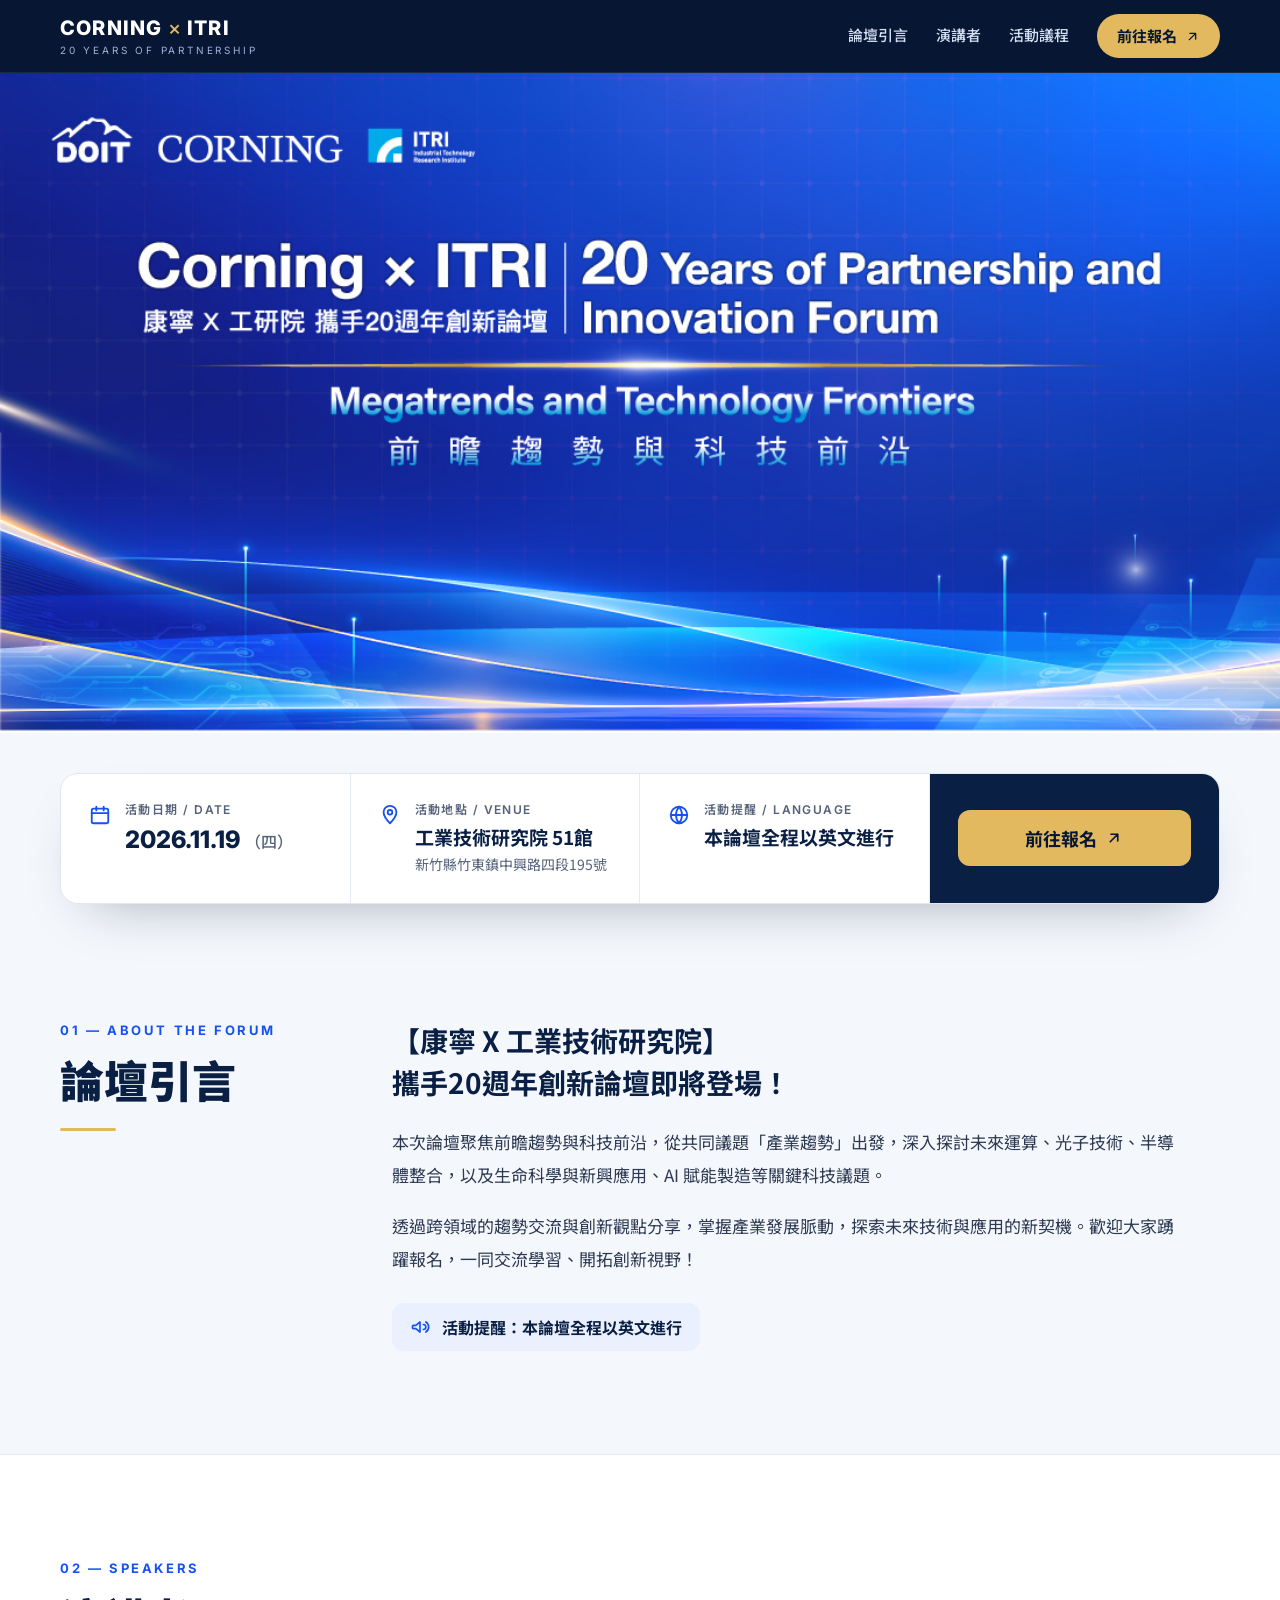
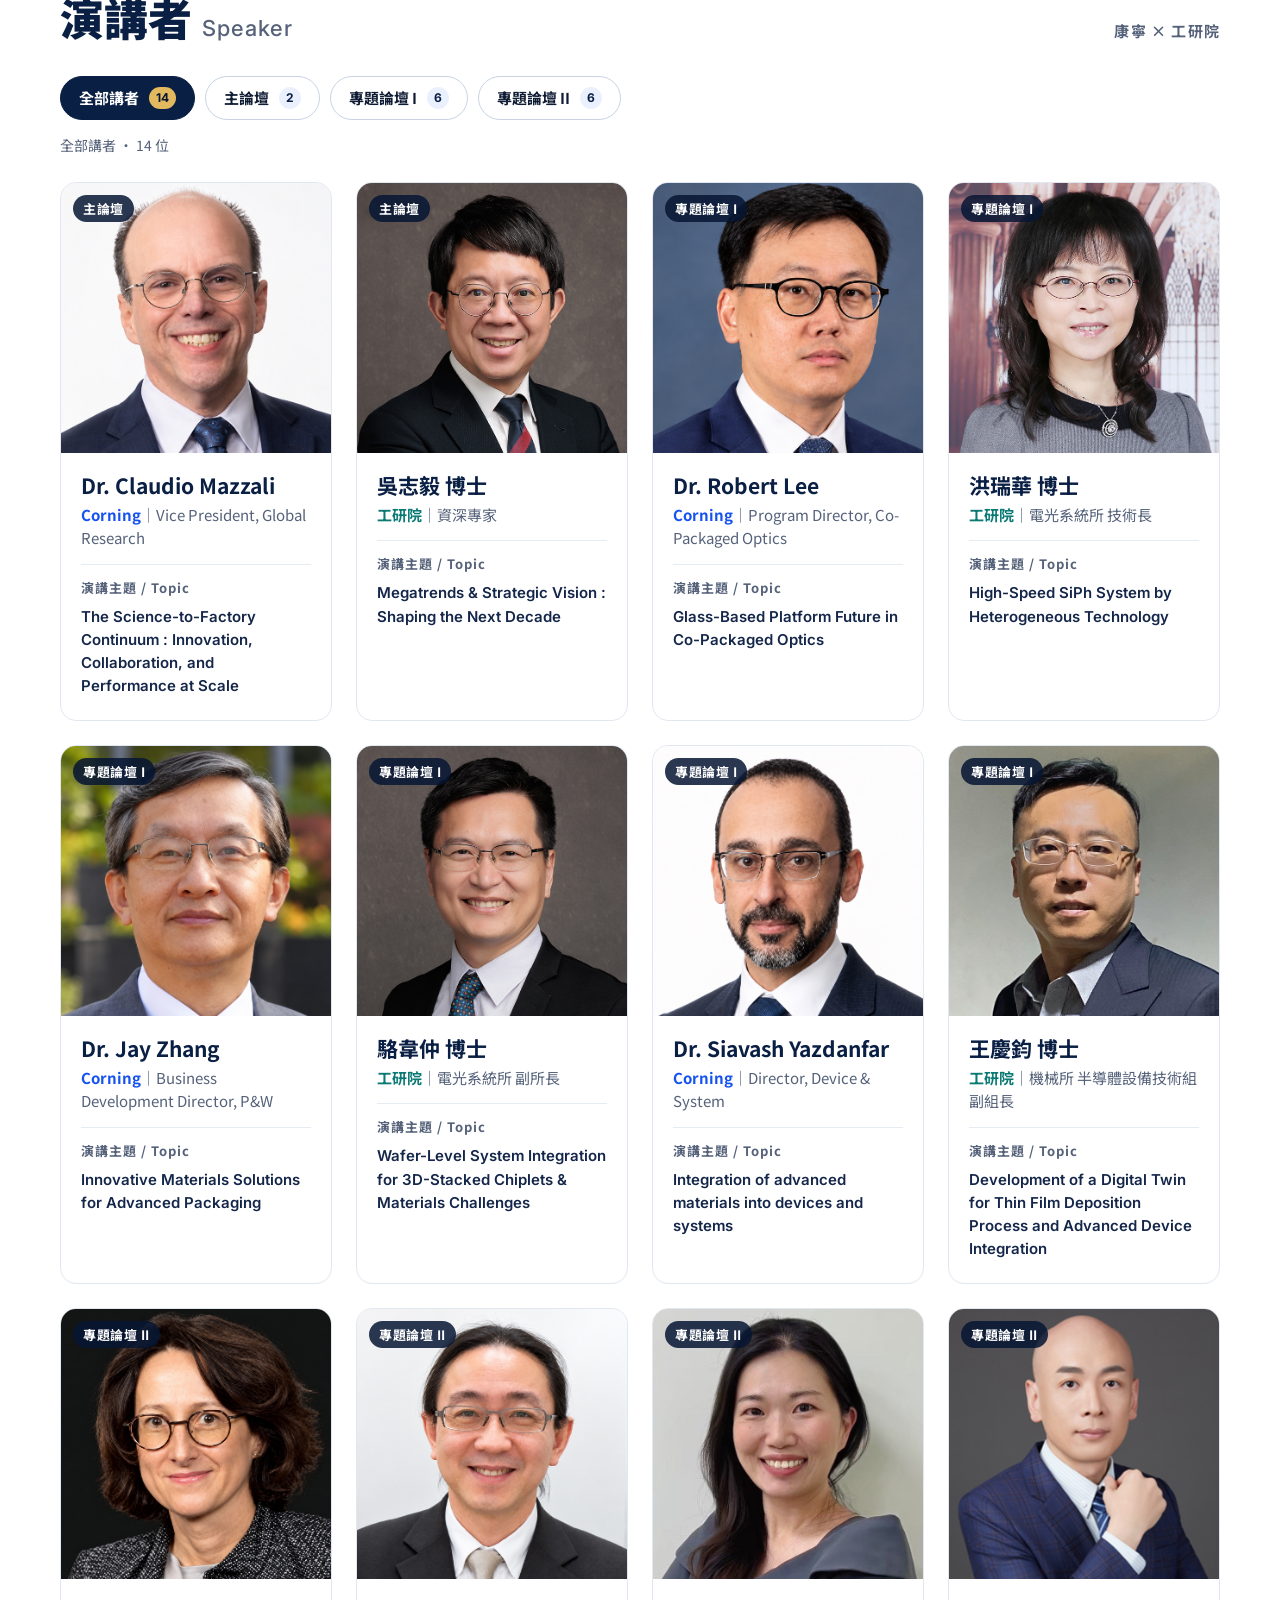
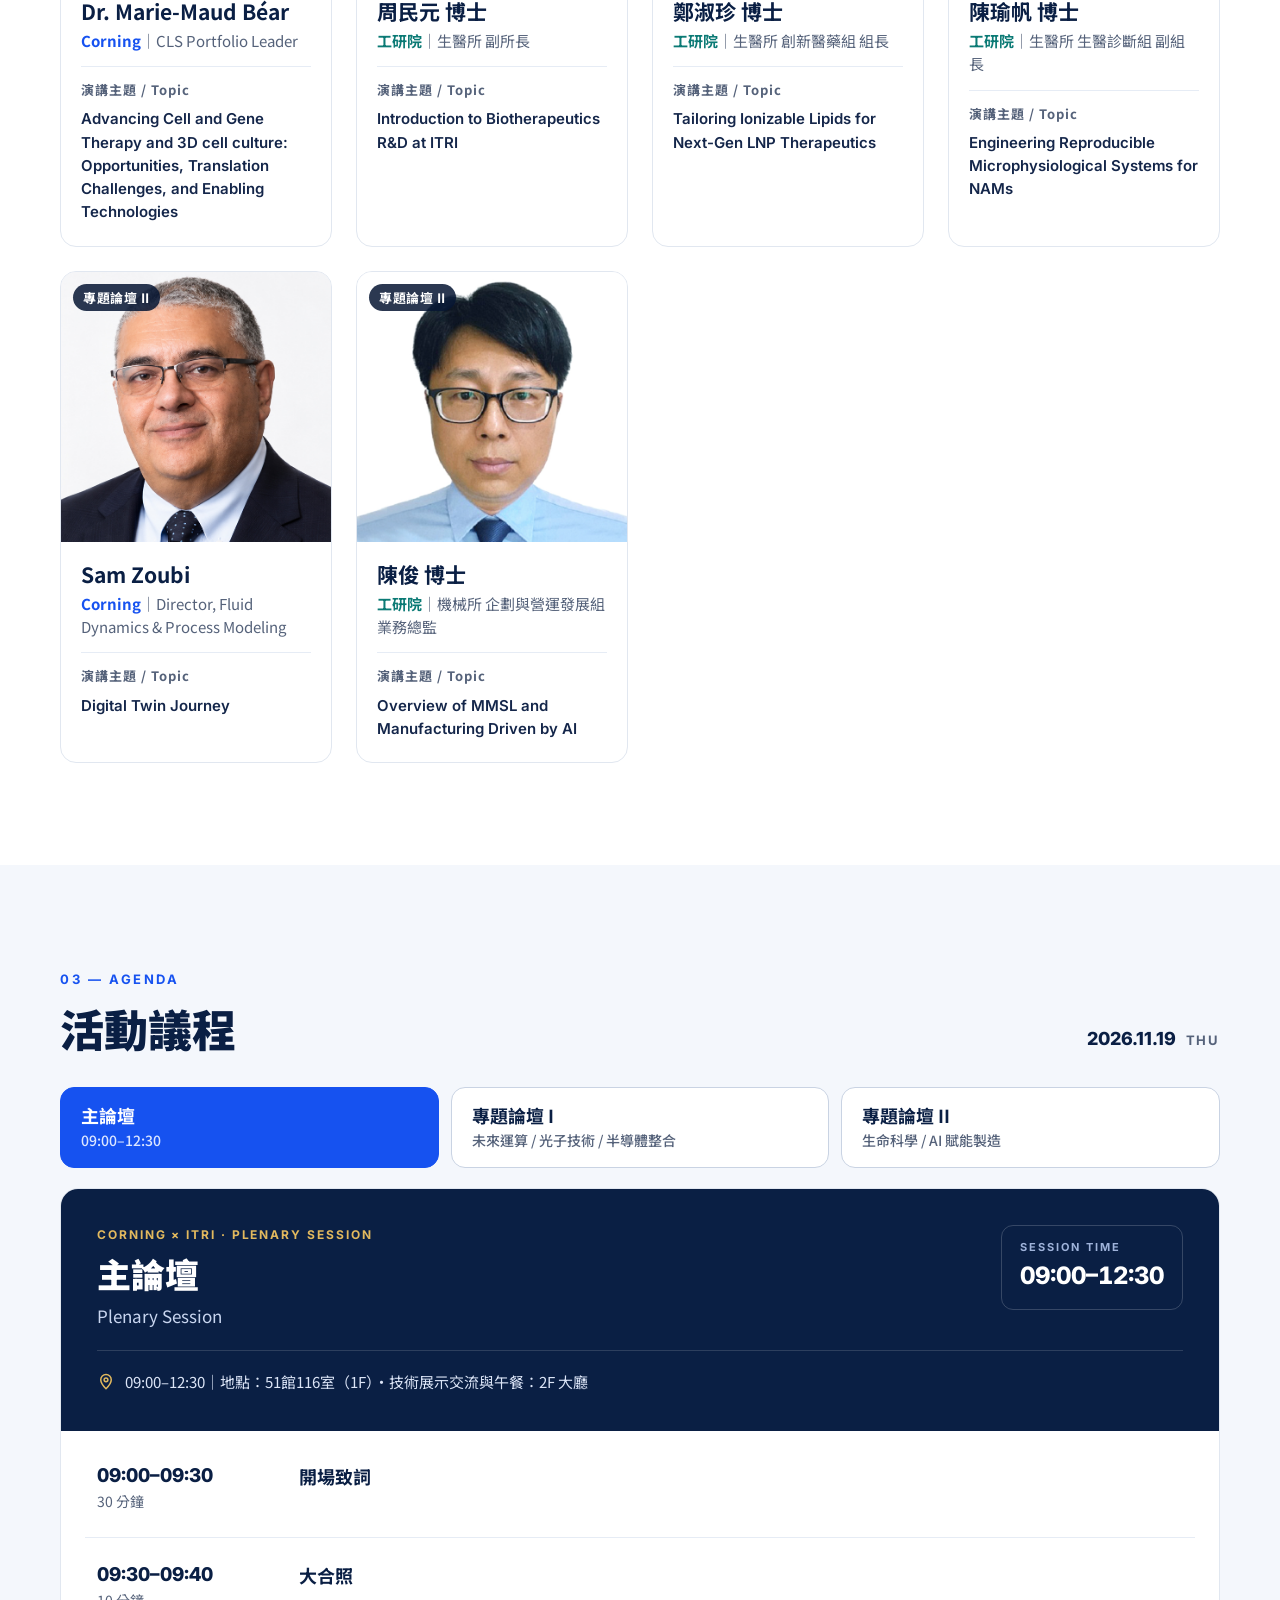
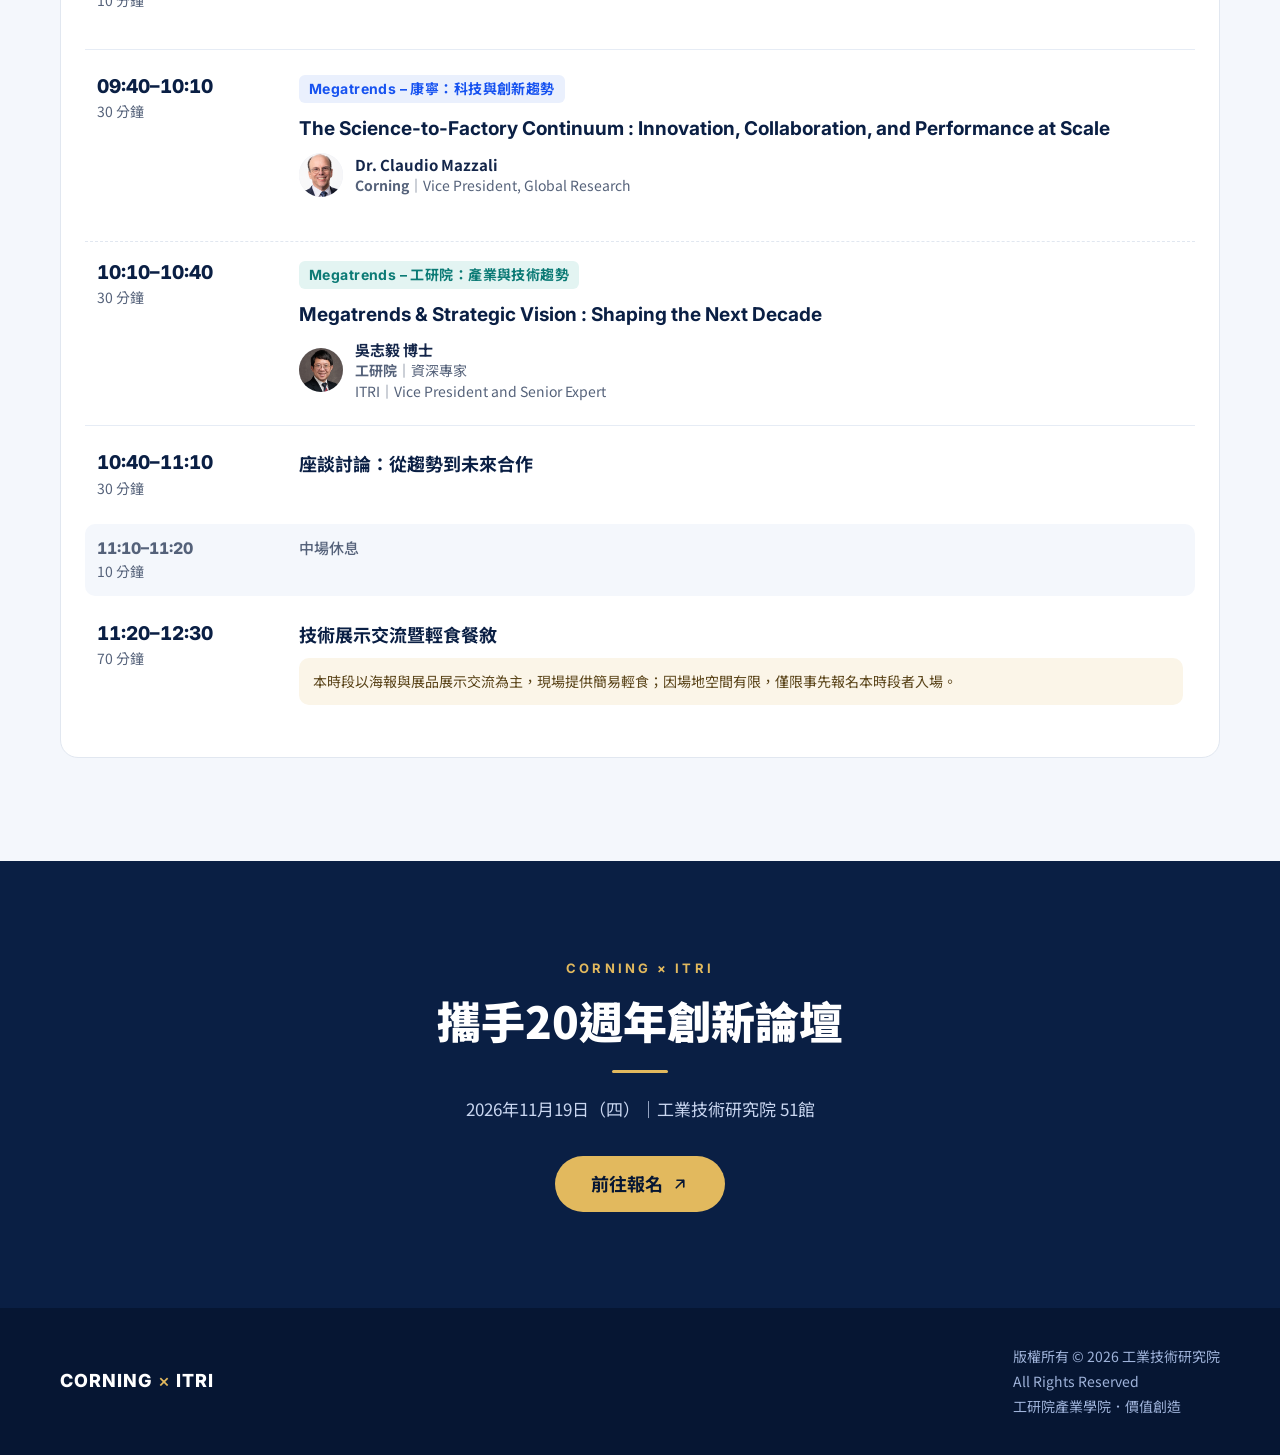
==== commit 565f8cef: "Version CSS and JS URLs so browsers load the latest files Co-Authored-By: Claude Opus 5.5 <noreply@a" ====
--- a/index.html
+++ b/index.html
@@ -10,7 +10,7 @@
 <link rel="preconnect" href="https://fonts.googleapis.com">
 <link rel="preconnect" href="https://fonts.gstatic.com" crossorigin>
 <link rel="stylesheet" href="https://fonts.googleapis.com/css2?family=Inter:wght@400;500;600;700;800&family=Noto+Sans+TC:wght@400;500;700;900&display=swap">
-<link rel="stylesheet" href="style.css">
+<link rel="stylesheet" href="style.css?v=20261027-3">
 </head>
 <body>
 <a class="skip" href="#about">跳至主要內容</a>
@@ -131,7 +131,7 @@
   </div>
 </footer>
 <a class="to-top" href="#top" aria-label="回到頁首"><svg class="ico" viewBox="0 0 24 24" aria-hidden="true"><path d="M12 19V5M5 12l7-7 7 7"/></svg></a>
-<script src="data.js"></script>
-<script src="app.js"></script>
+<script src="data.js?v=20261027-3"></script>
+<script src="app.js?v=20261027-3"></script>
 </body>
 </html>
--- a/style.css
+++ b/style.css
@@ -58,8 +58,13 @@
 .nav-link:hover { color: #fff; border-color: var(--gold); }
 
 /* Hero */
-.hero { background: #0B3CC4; }
-.hero img { display: block; width: 100%; height: auto; }
+/* 原圖僅 1100px：清晰圖最寬 1280px 置中，兩側以同圖模糊延伸，避免過度放大而模糊 */
+.hero { position: relative; overflow: hidden; background: #0B3CC4; }
+.hero::before { content: ''; position: absolute; inset: -60px; background: url(assets/header.jpg) center / cover no-repeat; filter: blur(32px) saturate(1.1); }
+.hero img { position: relative; display: block; width: 100%; max-width: 1280px; height: auto; margin: 0 auto; }
+@media (min-width: 1281px) {
+  .hero img { -webkit-mask-image: linear-gradient(90deg, transparent, #000 5%, #000 95%, transparent); mask-image: linear-gradient(90deg, transparent, #000 5%, #000 95%, transparent); }
+}
 .hero-title { position: absolute; width: 1px; height: 1px; overflow: hidden; clip-path: inset(50%); white-space: nowrap; }
 .hero-kicker { font-family: var(--latin); font-size: 12px; font-weight: 700; letter-spacing: .22em; color: var(--gold); }
 .hero-title h1 { margin-top: 8px; font-size: 26px; font-weight: 900; line-height: 1.35; color: #fff; }
@@ -70,11 +75,11 @@
 .facts { max-width: 1160px; margin: 0 auto; display: grid; grid-template-columns: repeat(auto-fit, minmax(220px, 1fr)); background: #fff; border: 1px solid var(--line); border-radius: 18px; overflow: hidden; box-shadow: 0 24px 60px -32px rgba(6,22,51,.4); }
 .fact { display: flex; gap: 14px; align-items: flex-start; padding: 26px 28px; border-right: 1px solid var(--line-soft); }
 .fact-ico { font-size: 22px; color: var(--blue); margin-top: 4px; }
-.fact-label { font-family: var(--latin); font-size: 11px; font-weight: 600; letter-spacing: .16em; color: var(--muted); }
+.fact-label { font-family: var(--latin); font-size: 12px; font-weight: 600; letter-spacing: .12em; color: var(--muted); }
 .fact-value { margin-top: 4px; font-size: 19px; font-weight: 700; color: var(--navy); line-height: 1.4; }
 .fact-value.latin { font-size: 24px; font-weight: 800; line-height: 1.3; }
 .fact-value.latin span { font-family: var(--font); font-size: 16px; font-weight: 500; color: var(--muted); }
-.fact-note { margin-top: 2px; font-size: 13px; color: var(--muted); }
+.fact-note { margin-top: 2px; font-size: 14px; color: var(--muted); }
 .fact-cta { align-items: center; justify-content: center; background: var(--navy); border-right: 0; padding: 22px 28px; }
 
 /* Sections */
@@ -112,15 +117,15 @@
 .speaker-card:hover { box-shadow: 0 18px 40px -24px rgba(10,31,68,.45); transform: translateY(-3px); }
 .speaker-photo { position: relative; aspect-ratio: 1 / 1; background: #E9EEF7; }
 .speaker-photo img { display: block; width: 100%; height: 100%; object-fit: cover; object-position: center top; }
-.forum-tag { position: absolute; left: 12px; top: 12px; padding: 4px 10px; border-radius: 999px; background: rgba(6,22,51,.85); color: #fff; font-size: 12px; font-weight: 700; letter-spacing: .04em; line-height: 1.5; }
+.forum-tag { position: absolute; left: 12px; top: 12px; padding: 4px 10px; border-radius: 999px; background: rgba(6,22,51,.85); color: #fff; font-size: 13px; font-weight: 700; letter-spacing: .04em; line-height: 1.5; }
 .speaker-body { flex: 1; display: flex; flex-direction: column; padding: 18px 20px 22px; }
-.speaker-org { font-family: var(--latin); font-size: 12px; font-weight: 800; letter-spacing: .14em; }
+.role-org { font-weight: 700; }
 .corning { color: var(--blue); }
 .itri { color: var(--teal); }
-.speaker-body h3 { margin-top: 4px; font-size: 21px; font-weight: 700; color: var(--navy); line-height: 1.35; }
-.speaker-title { margin-top: 4px; font-size: 14px; color: var(--muted); line-height: 1.55; }
+.speaker-body h3 { font-size: 21px; font-weight: 700; color: var(--navy); line-height: 1.35; }
+.speaker-title { margin-top: 4px; font-size: 15px; color: var(--muted); line-height: 1.55; }
 .speaker-topic { margin-top: 14px; padding-top: 12px; border-top: 1px solid var(--line-soft); }
-.topic-label { font-size: 12px; font-weight: 700; letter-spacing: .08em; color: var(--muted); }
+.topic-label { font-size: 13px; font-weight: 700; letter-spacing: .08em; color: var(--muted); }
 .topic-text { margin-top: 6px; font-family: var(--latin); font-size: 15px; font-weight: 600; color: #14264A; line-height: 1.55; }
 
 /* Agenda */
@@ -130,7 +135,7 @@
 .tab { display: flex; flex-direction: column; gap: 4px; min-height: 76px; padding: 16px 20px; text-align: left; border: 1px solid #C9D3E3; border-radius: 14px; background: #fff; color: var(--navy); transition: border-color .18s ease, background-color .18s ease; }
 .tab:hover { border-color: var(--blue); }
 .tab-title { font-size: 18px; font-weight: 700; line-height: 1.3; }
-.tab-desc { font-size: 13px; font-weight: 500; color: var(--muted); line-height: 1.4; }
+.tab-desc { font-size: 14px; font-weight: 500; color: var(--muted); line-height: 1.4; }
 .tab.active { background: var(--blue); border-color: var(--blue); color: #fff; }
 .tab.active .tab-desc { color: #DCE6FF; }
 .agenda-panel { margin-top: 20px; background: #fff; border: 1px solid var(--line); border-radius: 18px; overflow: hidden; }
@@ -149,9 +154,9 @@
 .slot:first-child { border-top: 0; }
 .slot-time { flex: 0 0 170px; display: flex; flex-direction: column; }
 .slot-time time { font-family: var(--latin); font-size: 19px; font-weight: 800; color: var(--navy); white-space: nowrap; font-variant-numeric: tabular-nums; line-height: 1.4; }
-.slot-time span { font-size: 13px; color: var(--muted); }
+.slot-time span { font-size: 14px; color: var(--muted); }
 .slot-body { flex: 1 1 420px; min-width: 0; }
-.session-tag { display: inline-block; padding: 3px 10px; border-radius: 6px; font-family: var(--latin); font-size: 13px; font-weight: 700; letter-spacing: .03em; line-height: 1.6; }
+.session-tag { display: inline-block; padding: 3px 10px; border-radius: 6px; font-family: var(--latin); font-size: 14px; font-weight: 700; letter-spacing: .03em; line-height: 1.6; }
 .session-tag.corning { background: var(--blue-soft); }
 .session-tag.itri { background: var(--teal-soft); }
 .talk { margin-top: 12px; }
@@ -161,7 +166,7 @@
 .talk-person img { flex: none; width: 44px; height: 44px; border-radius: 50%; object-fit: cover; object-position: center top; background: #E9EEF7; }
 .talk-person div { min-width: 0; display: flex; flex-direction: column; line-height: 1.45; }
 .talk-person strong { font-size: 15px; color: #14264A; }
-.talk-person span { font-size: 13px; color: var(--muted); }
+.talk-person span { font-size: 14px; color: var(--muted); }
 .session-label { font-size: 18px; font-weight: 700; color: var(--navy); line-height: 1.5; }
 .slot.break { padding-top: 12px; padding-bottom: 12px; background: var(--paper); border-radius: 10px; border-top-color: transparent; }
 .slot.break + .slot { border-top-color: transparent; }
@@ -177,7 +182,7 @@
 .join .btn { margin-top: 32px; }
 .site-footer { padding: 36px var(--gutter); background: var(--night); color: #9FB3DA; }
 .footer-inner { display: flex; flex-wrap: wrap; align-items: center; justify-content: space-between; gap: 16px 32px; }
-.footer-inner p:last-child { font-size: 13px; line-height: 1.8; }
+.footer-inner p:last-child { font-size: 14px; line-height: 1.8; }
 .footer-inner .brand-name { font-size: 18px; }
 .to-top { position: fixed; right: 20px; bottom: 20px; z-index: 15; width: 48px; height: 48px; display: grid; place-items: center; border-radius: 50%; background: var(--night); color: #fff; font-size: 20px; box-shadow: 0 10px 24px -10px rgba(6,22,51,.6); }
 .to-top { opacity: 0; visibility: hidden; transform: translateY(8px); transition: opacity .2s ease, transform .2s ease, visibility .2s; }
@@ -216,27 +221,26 @@
 
   .section-title { max-width: none; }
   .about-body p { font-size: 16px; line-height: 1.9; }
-  .about-body .notice { font-size: 15px; }
+  .about-body .notice { font-size: 16px; }
 
   .speaker-grid { grid-template-columns: 1fr; gap: 14px; }
   .speaker-card { flex-direction: row; align-items: stretch; }
   .speaker-card:hover { transform: none; }
   .speaker-photo { flex: 0 0 108px; aspect-ratio: auto; }
   .speaker-photo img { position: absolute; inset: 0; }
-  .forum-tag { left: 6px; top: 6px; right: auto; padding: 2px 7px; font-size: 11px; }
+  .forum-tag { left: 6px; top: 6px; right: auto; padding: 2px 7px; font-size: 12px; }
   .speaker-body { padding: 14px 16px 16px; }
-  .speaker-org { font-size: 11px; }
   .speaker-body h3 { font-size: 18px; }
-  .speaker-title { font-size: 13px; }
+  .speaker-title { font-size: 14px; }
   .speaker-topic { margin-top: 10px; padding-top: 10px; }
-  .topic-text { font-size: 14px; }
+  .topic-text { font-size: 15px; }
 
   .tabs { grid-template-columns: repeat(3, minmax(0, 1fr)); gap: 8px; }
   .tab { min-height: 56px; padding: 10px 8px; align-items: center; justify-content: center; text-align: center; border-radius: 12px; }
   .tab-title { font-size: 15px; }
   .tab-desc { display: none; }
   .panel-range strong { font-size: 20px; }
-  .panel-location { font-size: 14px; }
+  .panel-location { font-size: 15px; }
   .slot { flex-direction: column; padding: 18px 10px; margin: 0 -10px; }
   .slot-time { flex: none; flex-direction: row; align-items: baseline; gap: 10px; }
   .slot-time time { font-size: 17px; }
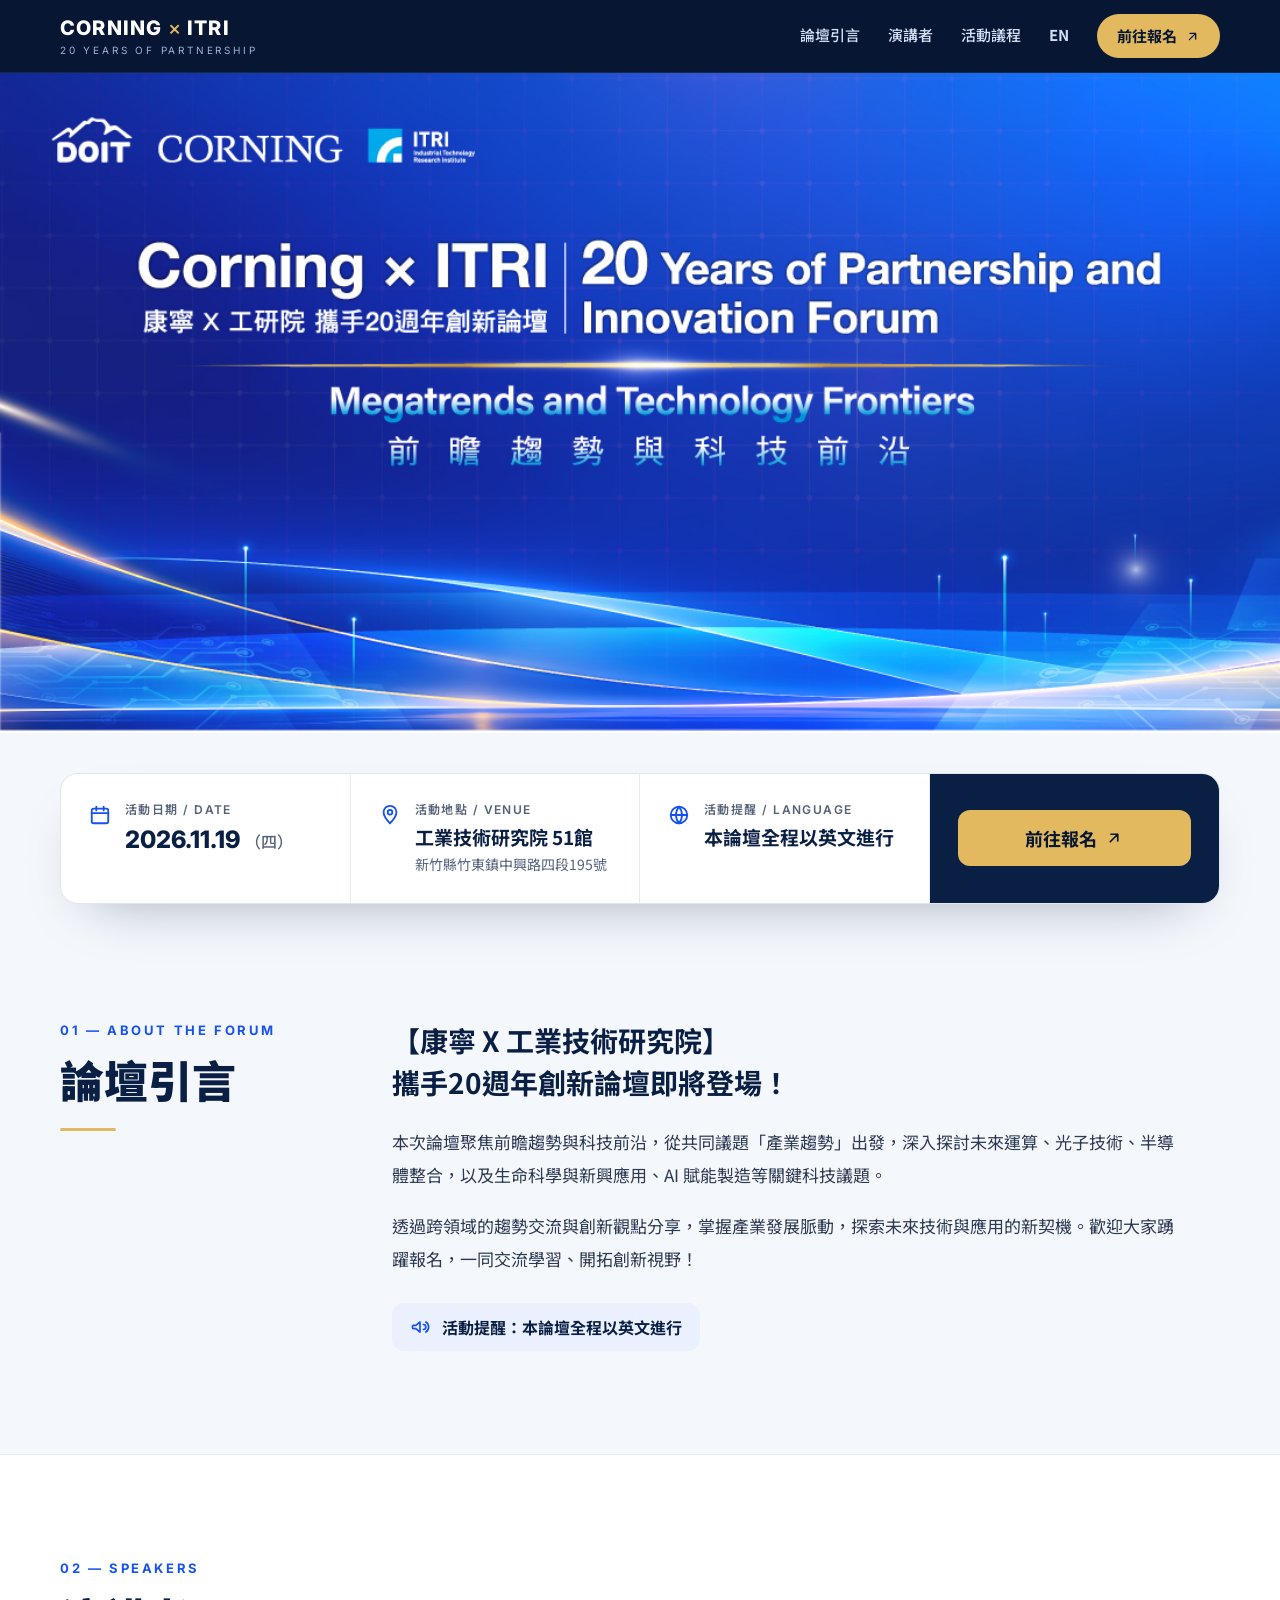
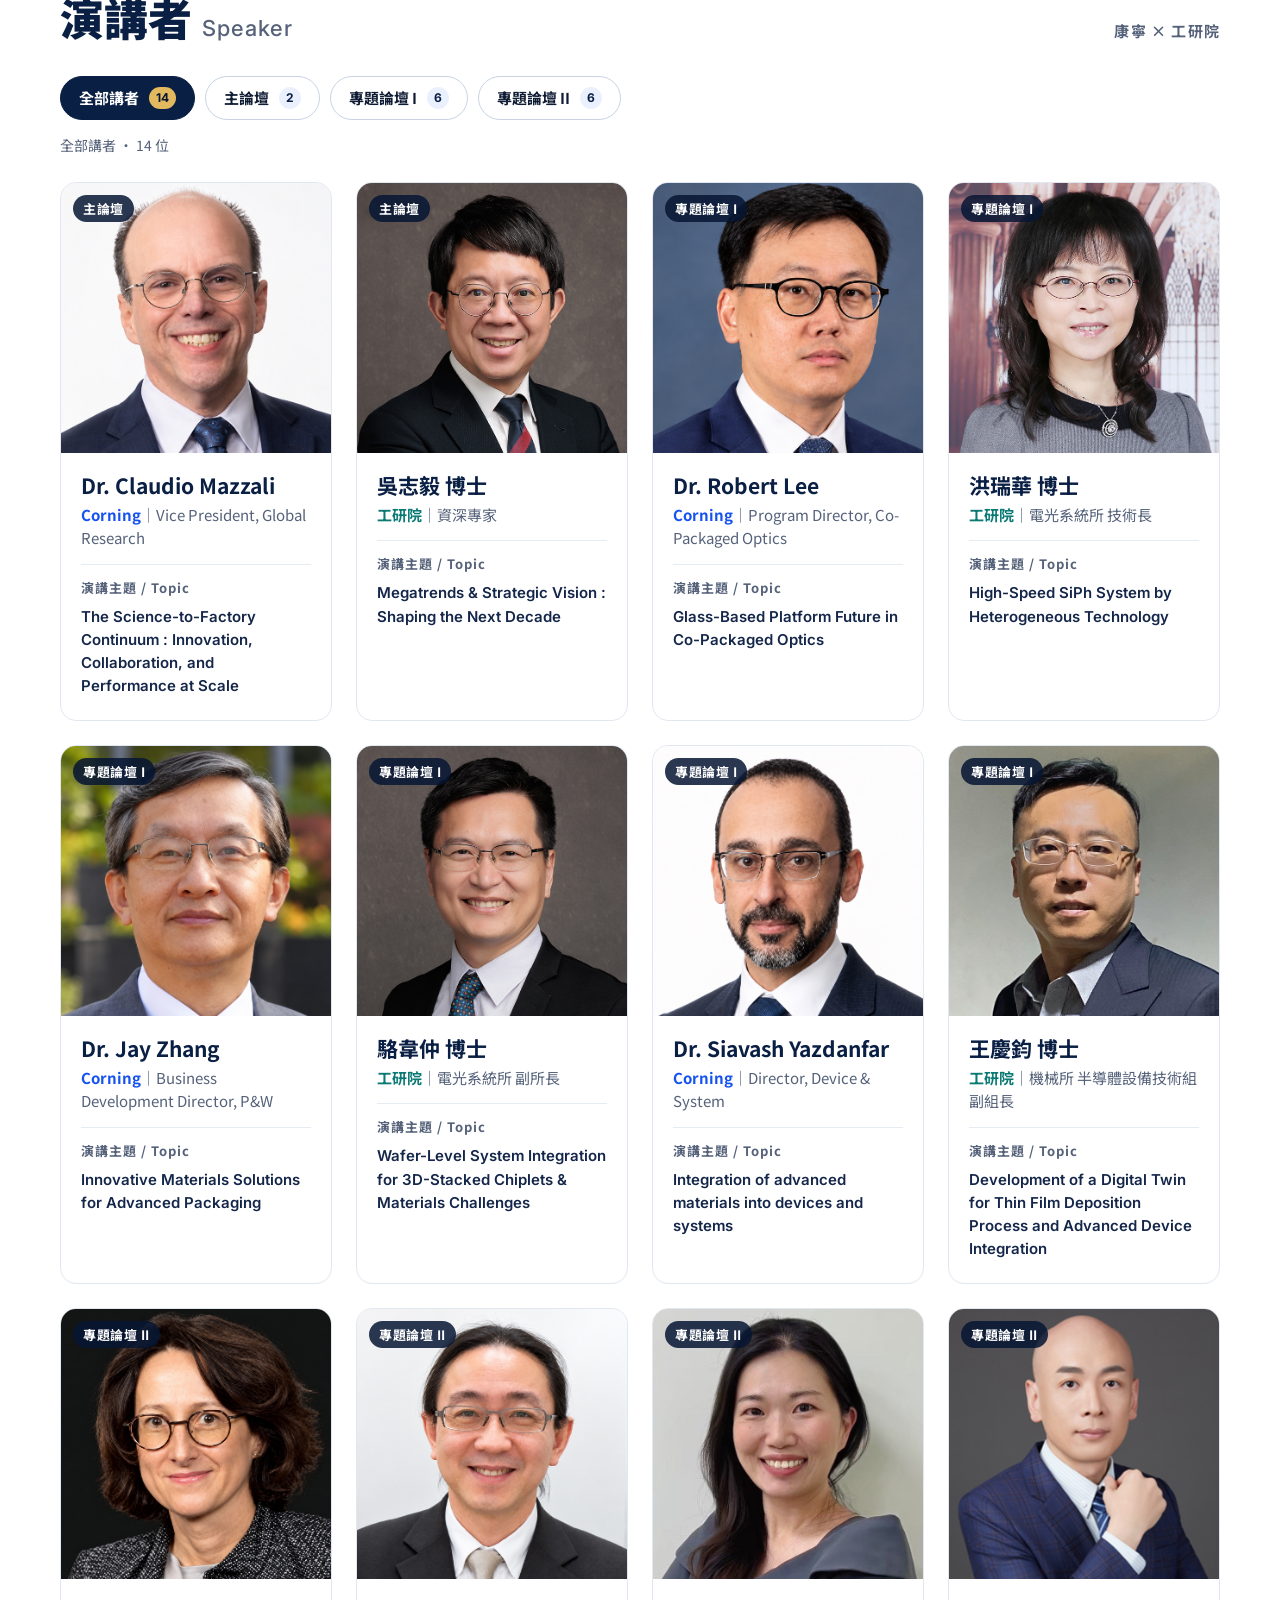
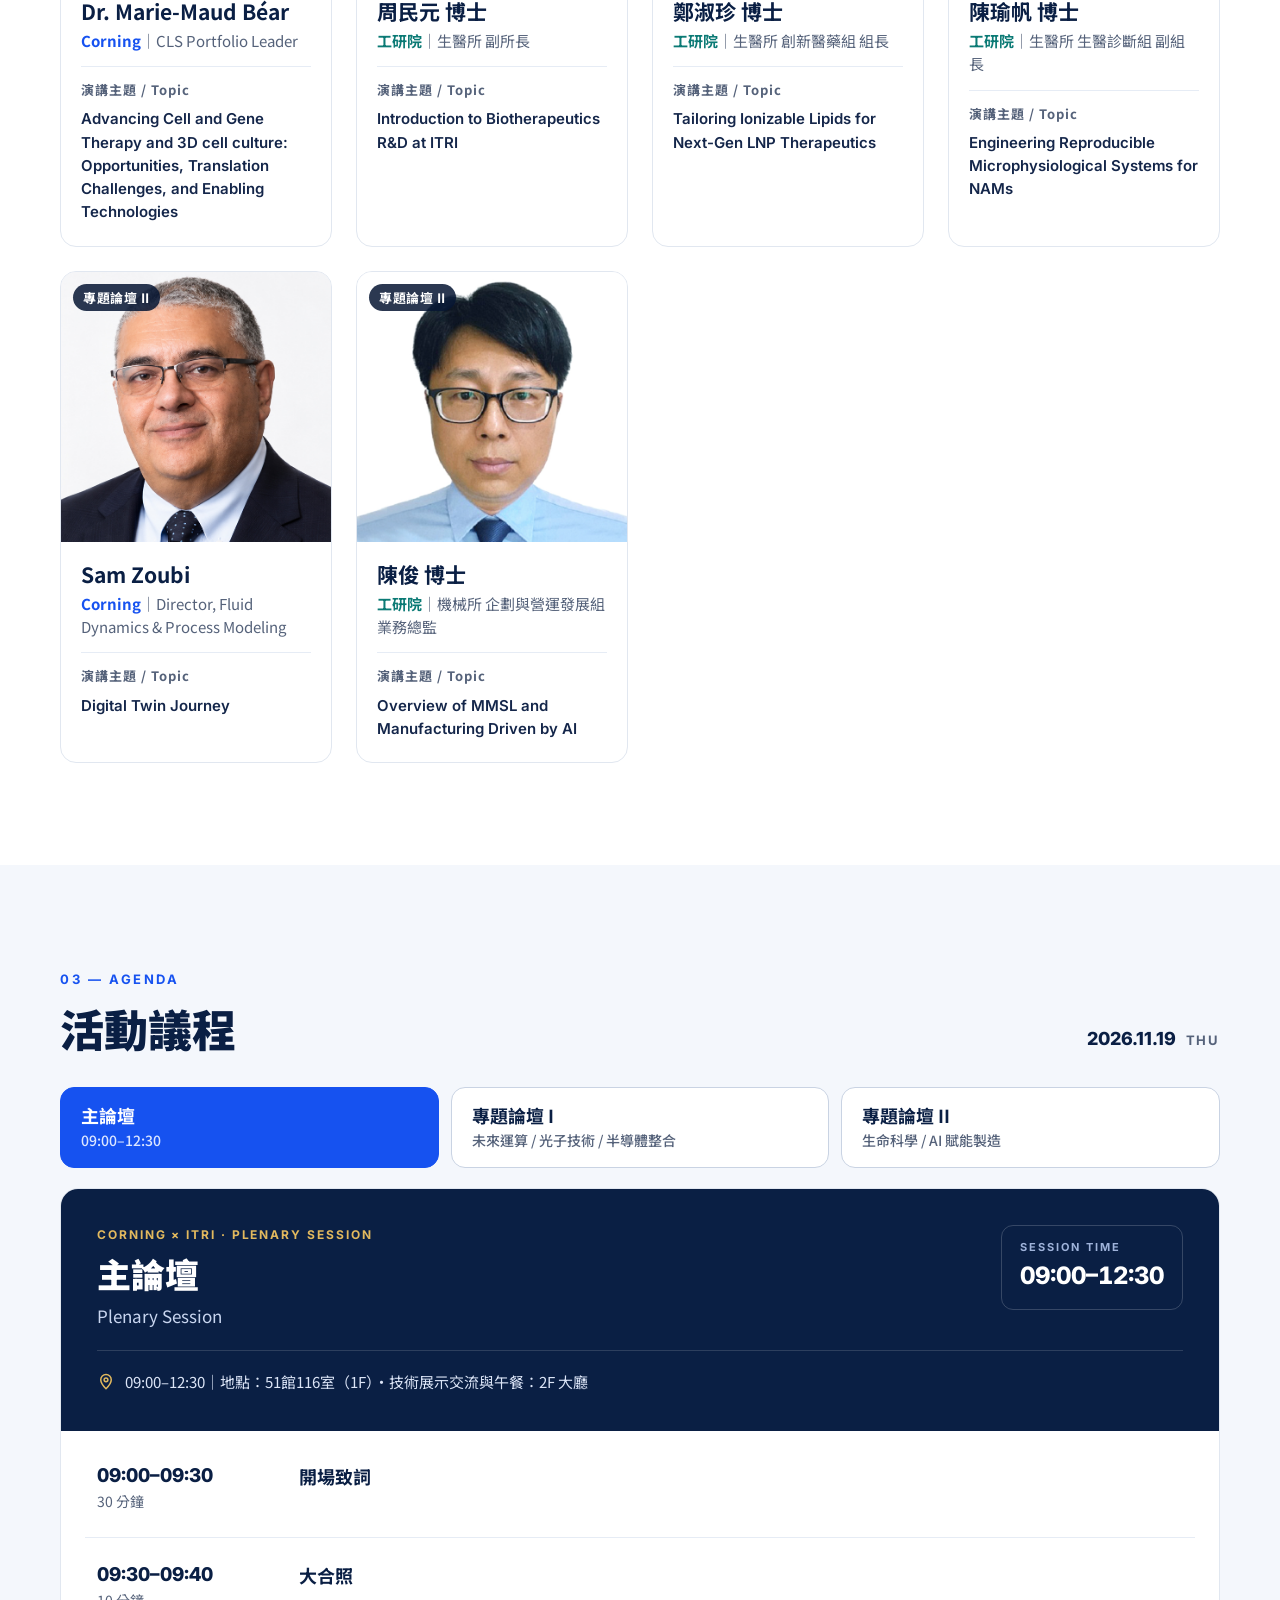
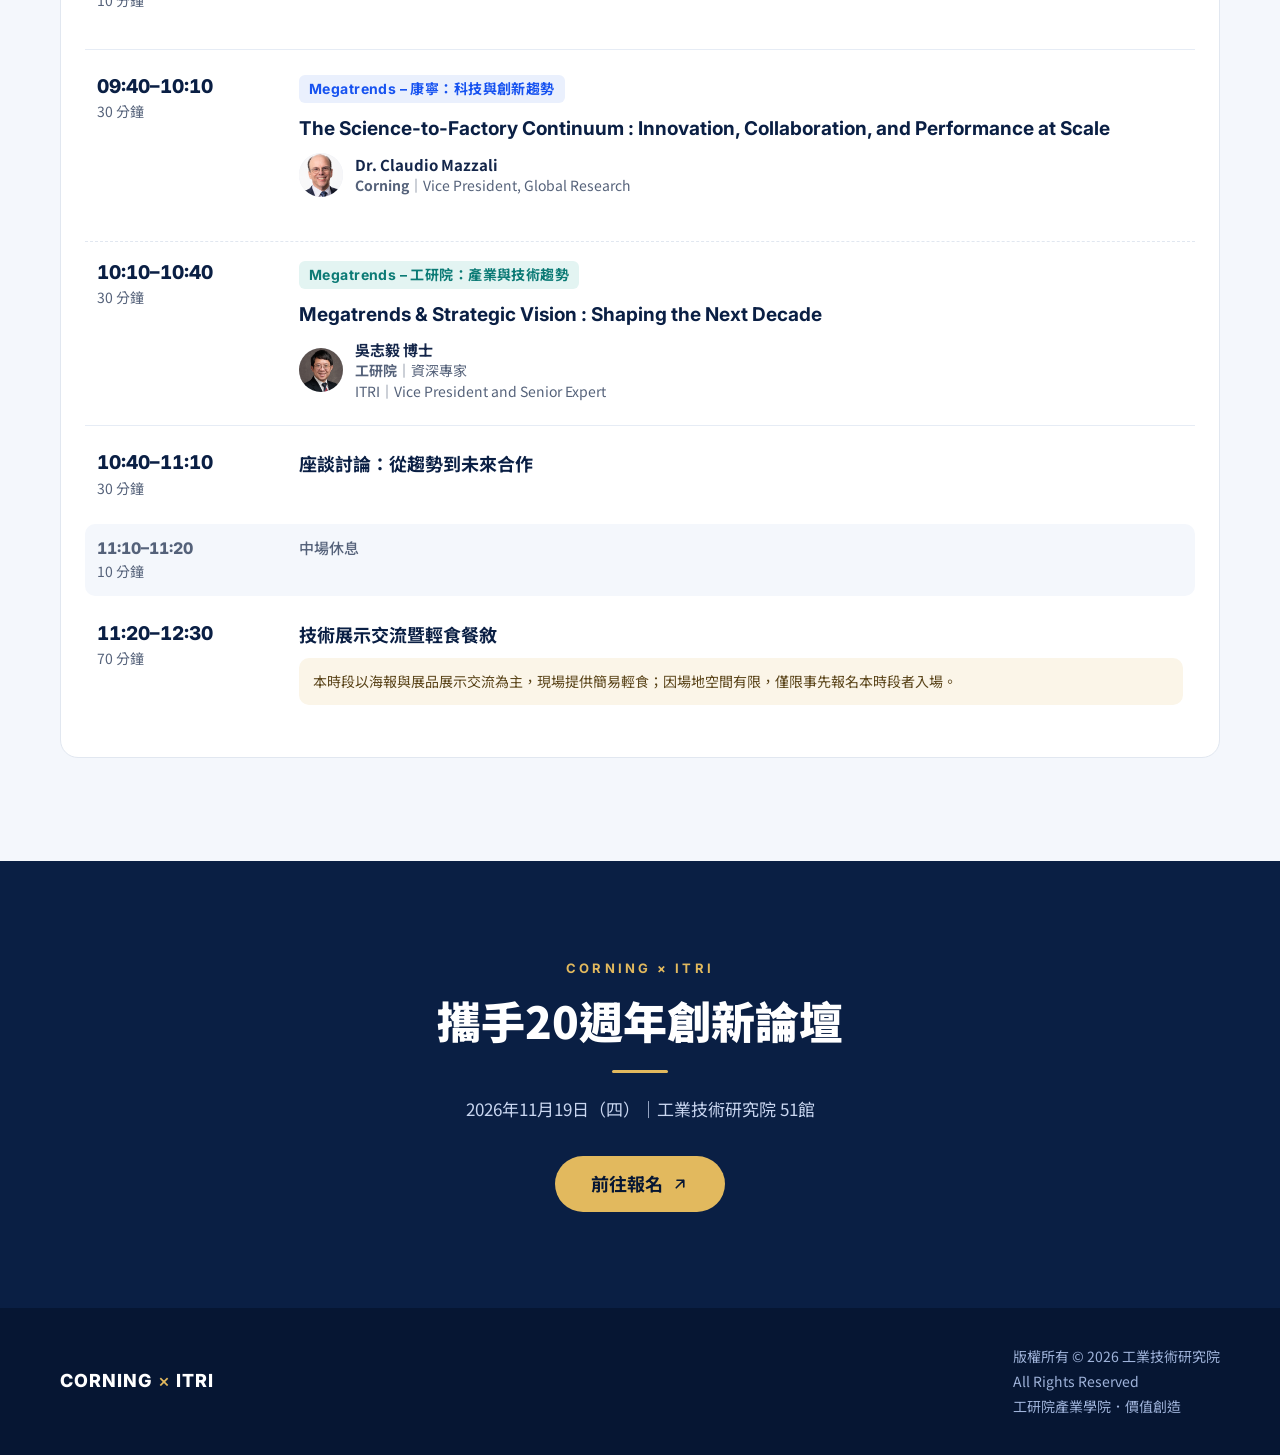
==== commit 7315fd57: "Add English site at /en/ alongside the Chinese site - Add en/index.html and en/data.js from the Engl" ====
--- a/index.html
+++ b/index.html
@@ -7,10 +7,12 @@
 <meta name="description" content="康寧 Corning × 工研院 ITRI 攜手20週年創新論壇，聚焦前瞻趨勢與科技前沿。2026年11月19日，工業技術研究院51館。">
 <meta property="og:image" content="assets/header.jpg">
 <meta name="theme-color" content="#061633">
+<link rel="alternate" hreflang="zh-Hant" href="https://ian94134.github.io/corning-itri-innovation-forum-2026/">
+<link rel="alternate" hreflang="en" href="https://ian94134.github.io/corning-itri-innovation-forum-2026/en/">
 <link rel="preconnect" href="https://fonts.googleapis.com">
 <link rel="preconnect" href="https://fonts.gstatic.com" crossorigin>
 <link rel="stylesheet" href="https://fonts.googleapis.com/css2?family=Inter:wght@400;500;600;700;800&family=Noto+Sans+TC:wght@400;500;700;900&display=swap">
-<link rel="stylesheet" href="style.css?v=20261027-3">
+<link rel="stylesheet" href="style.css?v=20261105-1">
 </head>
 <body>
 <a class="skip" href="#about">跳至主要內容</a>
@@ -25,6 +27,7 @@
       <a class="nav-link" href="#about">論壇引言</a>
       <a class="nav-link" href="#speakers">演講者</a>
       <a class="nav-link" href="#agenda">活動議程</a>
+      <a class="nav-link lang-link" href="en/" hreflang="en" lang="en" aria-label="Switch to English">EN</a>
       <a class="btn btn-gold btn-pill" href="https://itricollege.surveycake.biz/s/xNk8z" target="_blank" rel="noopener">前往報名<svg class="ico" viewBox="0 0 24 24" aria-hidden="true"><path d="M7 17 17 7M8 7h9v9"/></svg></a>
     </nav>
   </div>
@@ -131,7 +134,7 @@
   </div>
 </footer>
 <a class="to-top" href="#top" aria-label="回到頁首"><svg class="ico" viewBox="0 0 24 24" aria-hidden="true"><path d="M12 19V5M5 12l7-7 7 7"/></svg></a>
-<script src="data.js?v=20261027-3"></script>
-<script src="app.js?v=20261027-3"></script>
+<script src="data.js?v=20261105-1"></script>
+<script src="app.js?v=20261105-1"></script>
 </body>
 </html>
--- a/style.css
+++ b/style.css
@@ -56,6 +56,7 @@
 .main-nav { display: flex; align-items: center; gap: 28px; font-size: 15px; font-weight: 500; }
 .nav-link { color: #D6E0F5; text-decoration: none; padding: 10px 0; border-bottom: 2px solid transparent; }
 .nav-link:hover { color: #fff; border-color: var(--gold); }
+.lang-link { font-weight: 700; }
 
 /* Hero */
 /* 原圖僅 1100px：清晰圖最寬 1280px 置中，兩側以同圖模糊延伸，避免過度放大而模糊 */
@@ -189,12 +190,25 @@
 .to-top.show { opacity: 1; visibility: visible; transform: none; }
 .to-top:hover { background: var(--blue); }
 
+/* English page */
+html[lang="en"] { --font: var(--latin); }
+html[lang="en"] .hero-title h1 span { letter-spacing: normal; }
+html[lang="en"] .fact-value { font-size: 18px; }
+
 /* Tablet */
+@media (min-width: 1101px) {
+  html[lang="en"] .facts { grid-template-columns: minmax(0, 1fr) minmax(0, 1.5fr) minmax(0, 1fr) minmax(0, 1fr); }
+}
 @media (max-width: 1100px) and (min-width: 701px) {
   .facts { grid-template-columns: repeat(2, minmax(0, 1fr)); }
   .fact:nth-child(2n) { border-right: 0; }
   .fact:nth-child(-n+2) { border-bottom: 1px solid var(--line-soft); }
 }
+@media (max-width: 900px) and (min-width: 701px) {
+  html[lang="en"] .brand-sub { display: none; }
+  html[lang="en"] .main-nav { gap: 14px !important; font-size: 14px; }
+  html[lang="en"] .main-nav .btn { padding: 0 14px; }
+}
 @media (max-width: 900px) {
   .main-nav { gap: 20px; }
   .tab { padding: 14px 16px; }
@@ -203,14 +217,16 @@
 /* Phone */
 @media (max-width: 700px) {
   :root { --header-h: 104px; }
-  .header-inner { padding-top: 10px; padding-bottom: 0; gap: 4px 0; }
+  .header-inner { padding-top: 10px; padding-bottom: 0; gap: 0; }
+  .header-inner::after { content: ''; order: 2; flex: 0 0 100%; height: 4px; }
   .brand-name { font-size: 17px; }
   .brand-sub { font-size: 9px; letter-spacing: .22em; }
   .main-nav { display: contents; }
   .main-nav .btn { order: 1; min-height: 40px; padding: 0 16px; font-size: 14px; }
-  .nav-link { order: 2; flex: 1 1 30%; text-align: center; padding: 10px 0 12px; font-size: 14px; }
-
-  .hero-title { position: static; width: auto; height: auto; overflow: visible; clip-path: none; white-space: normal; padding: 22px var(--gutter) 24px; background: var(--navy); border-top: 1px solid rgba(255,255,255,.12); }
+  .nav-link { order: 3; flex: 1 1 auto; text-align: center; padding: 10px 0 12px; font-size: 14px; }
+  html[lang="en"] .forum-tag { left: 0; right: 0; top: auto; bottom: 0; padding: 3px 0; border-radius: 0; letter-spacing: 0; text-align: center; white-space: nowrap; }
+
+  .hero-title { position: relative; width: auto; height: auto; overflow: visible; clip-path: none; white-space: normal; padding: 22px var(--gutter) 24px; background: var(--navy); border-top: 1px solid rgba(255,255,255,.12); }
 
   .facts-wrap { padding-top: 20px; }
   .facts { grid-template-columns: 1fr; border-radius: 16px; }
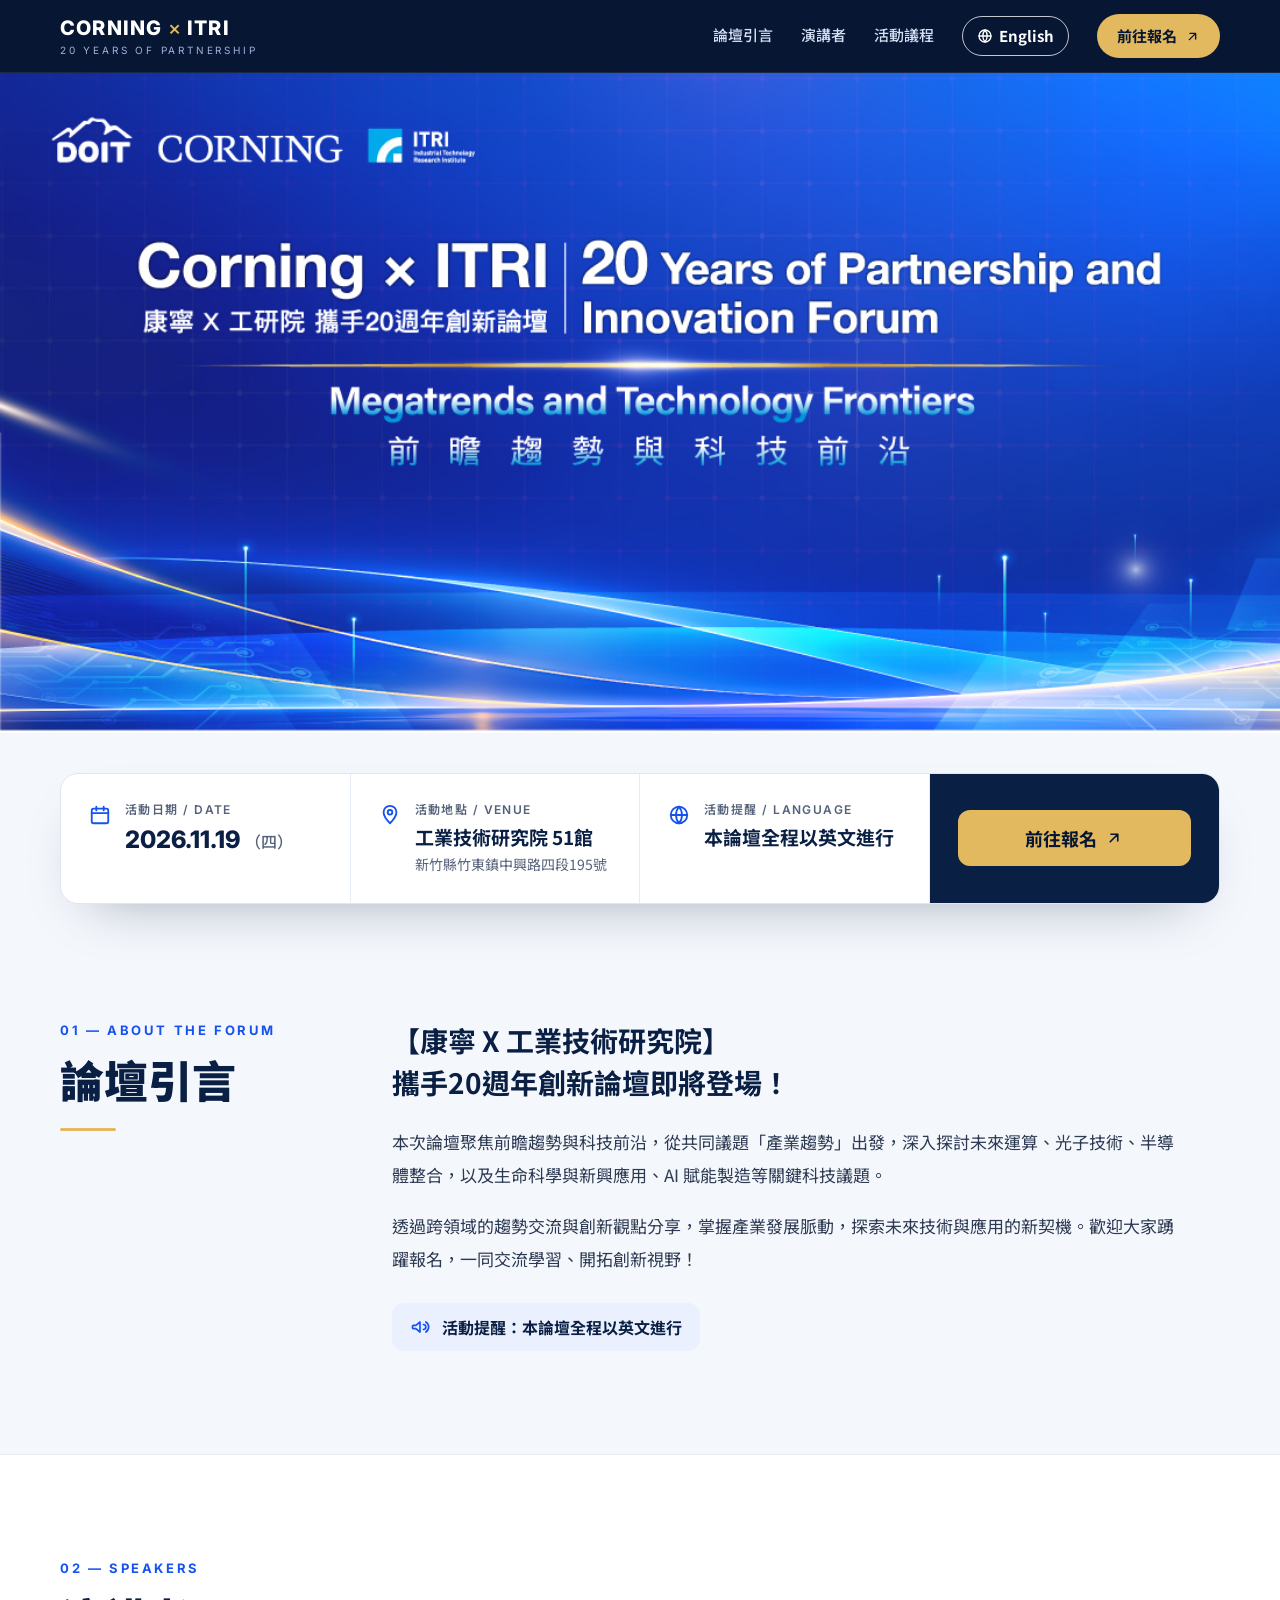
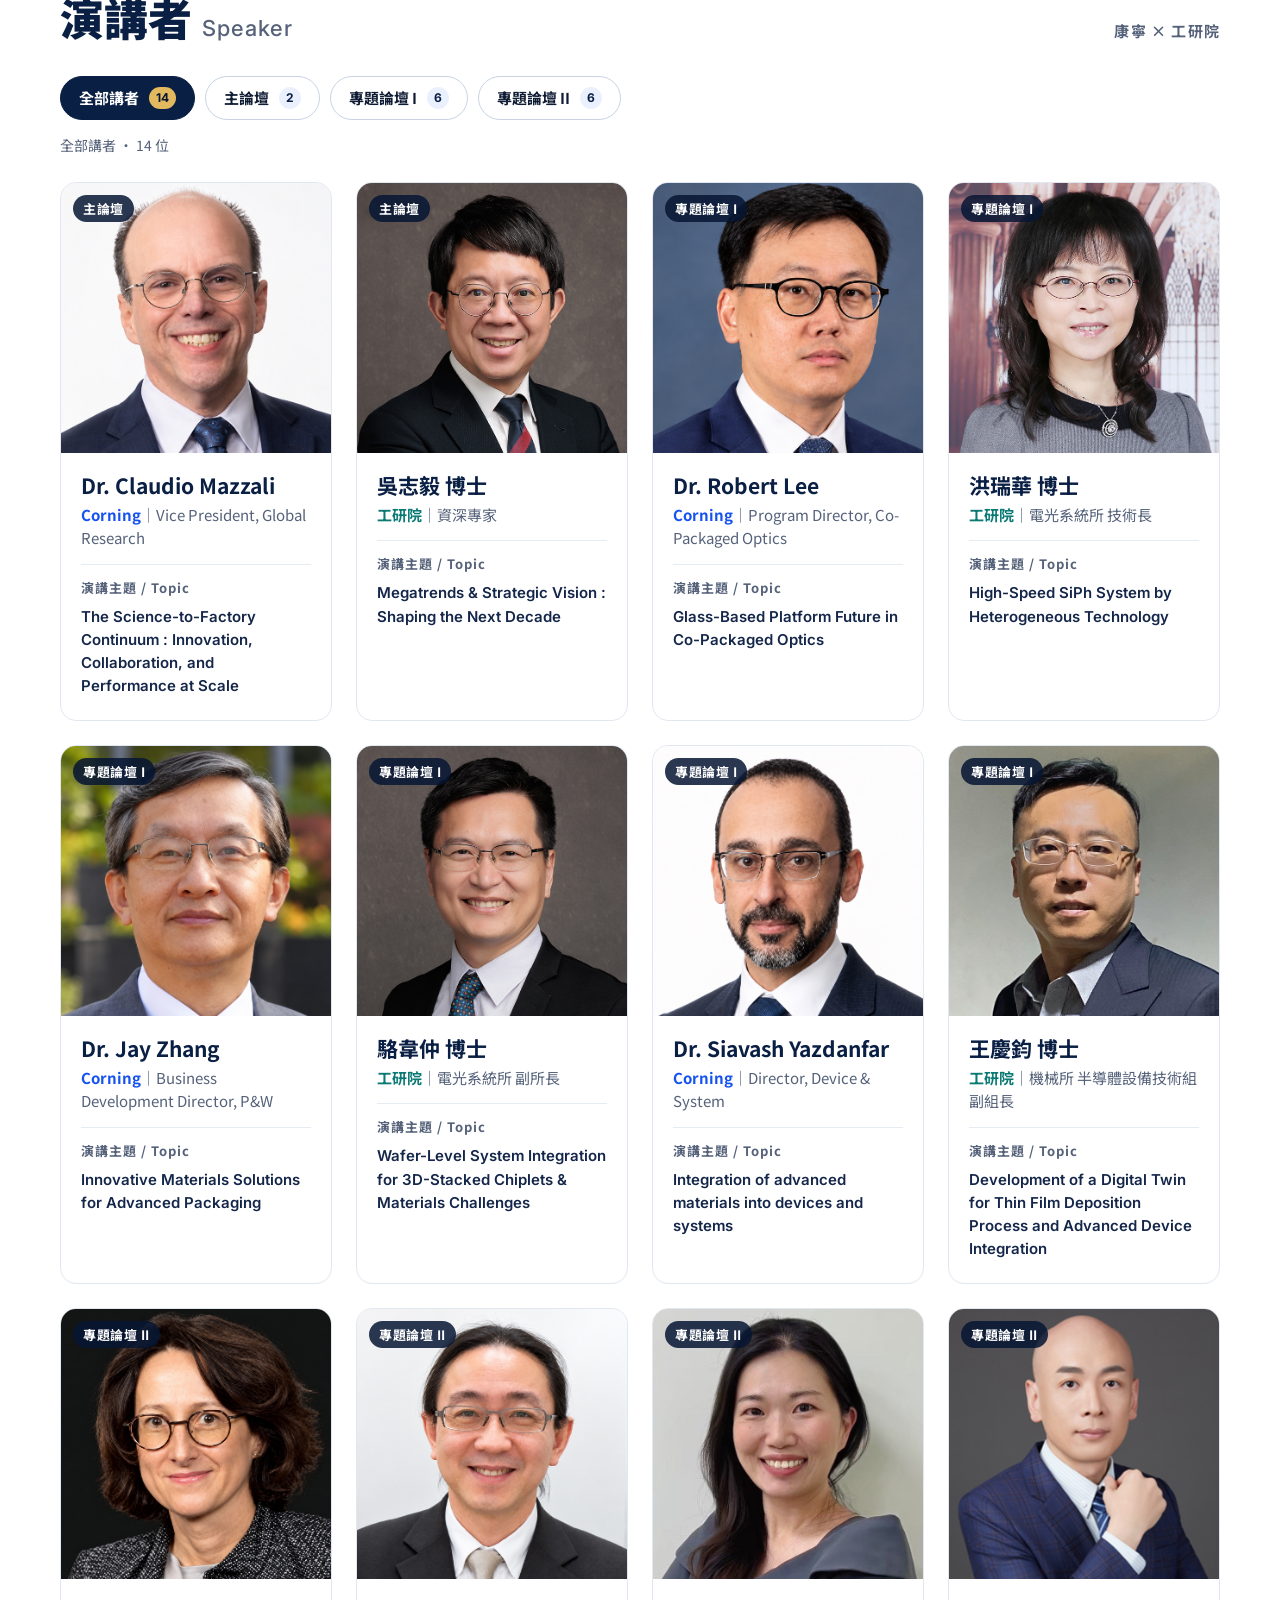
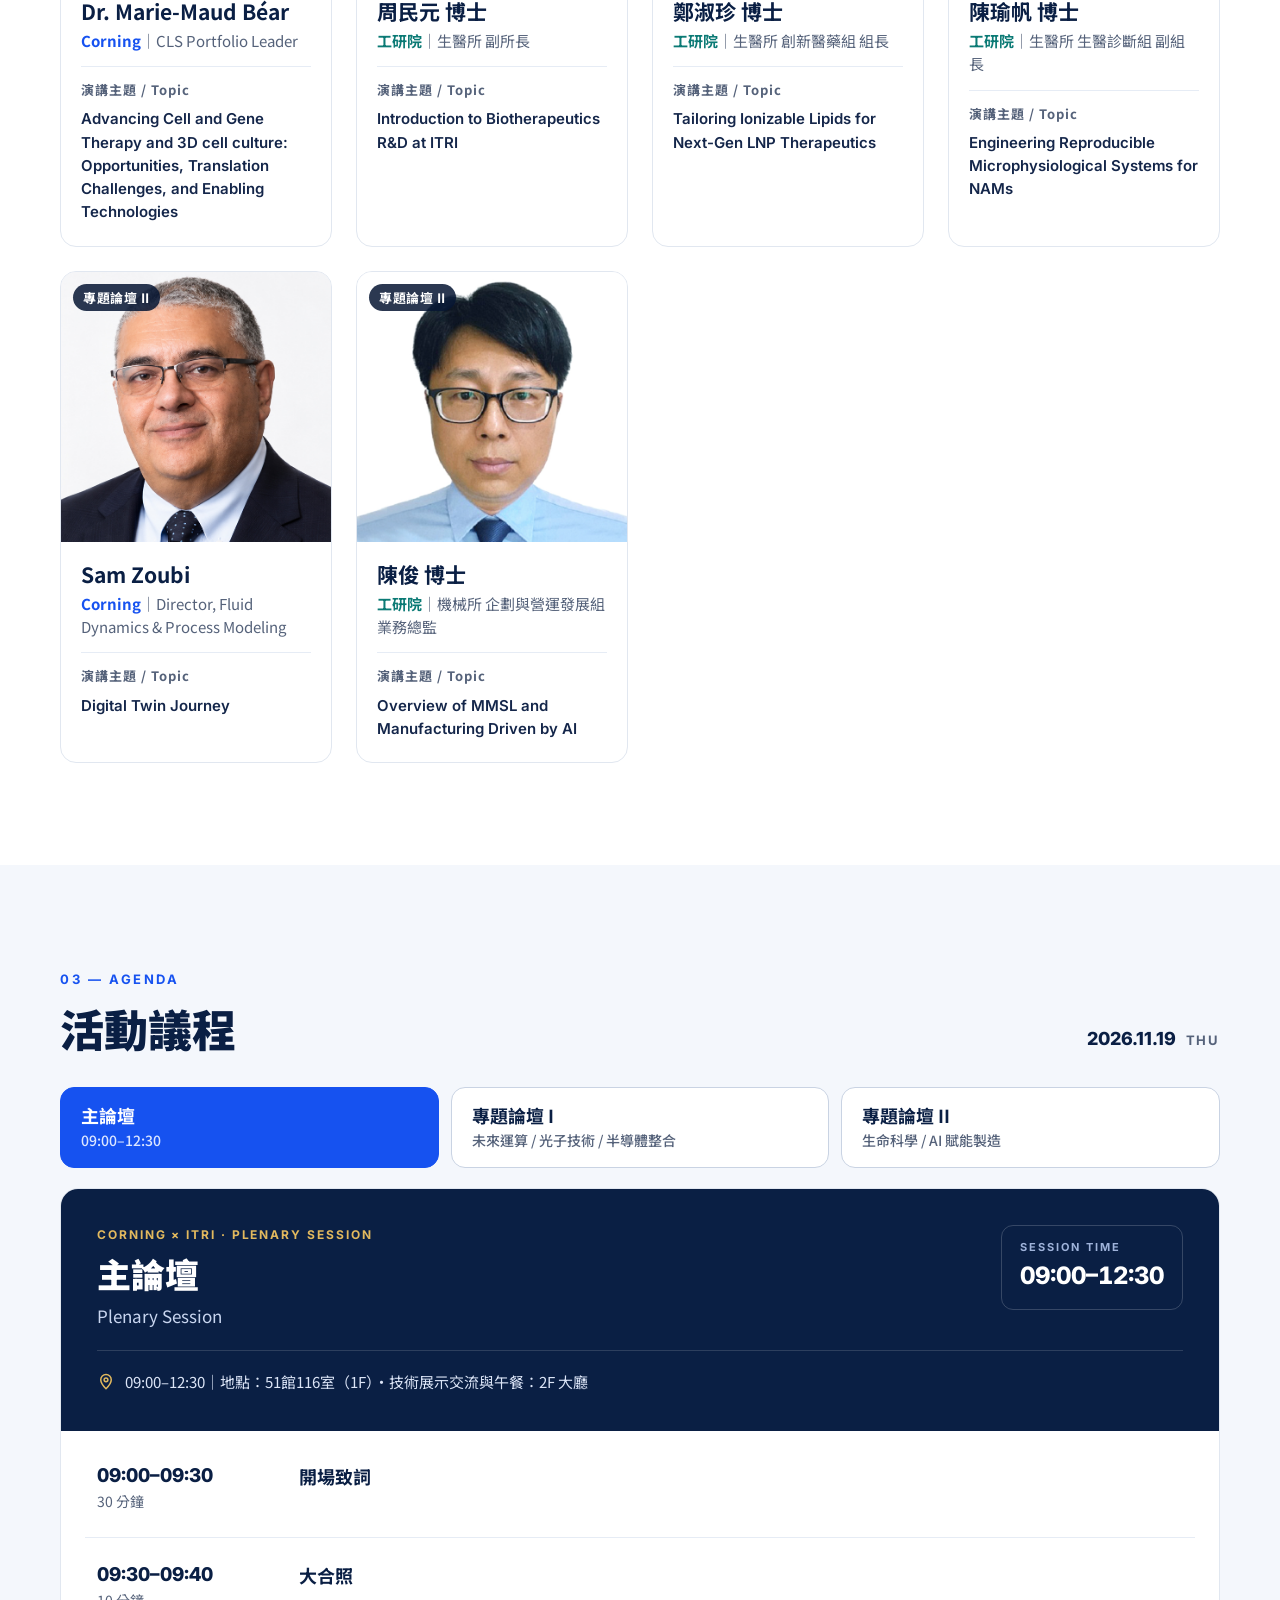
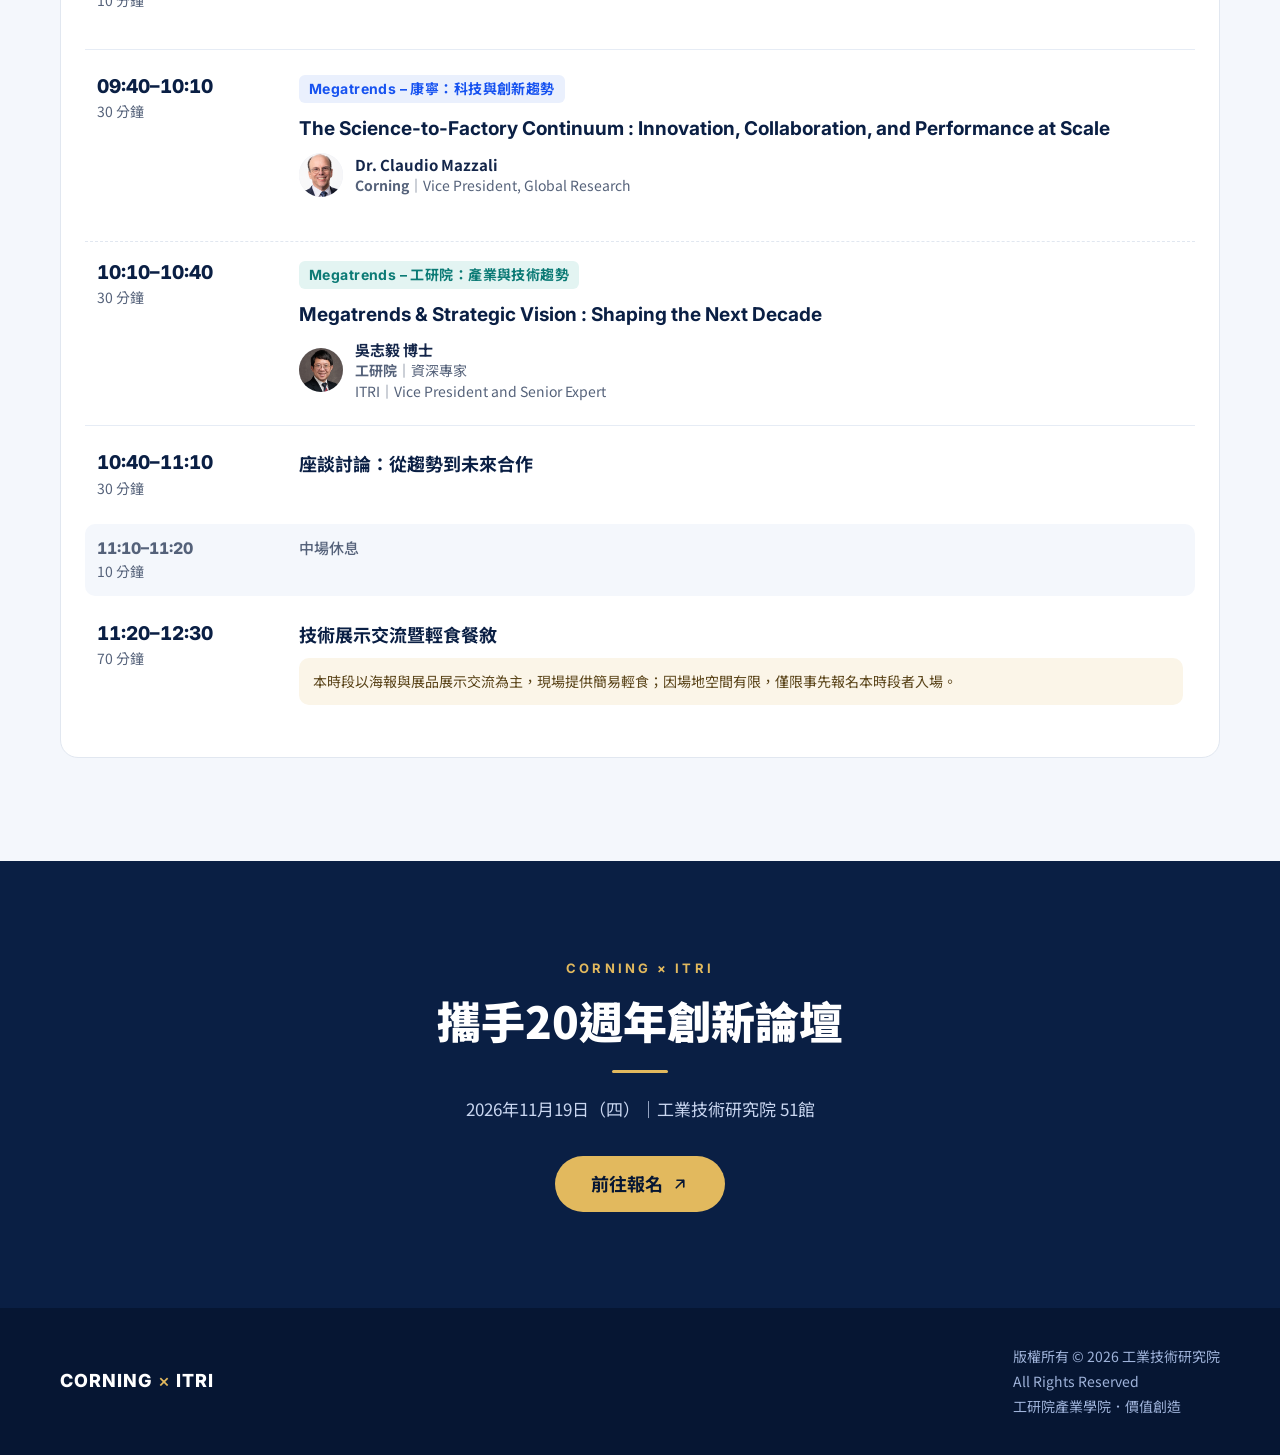
==== commit 53a3b4ef: "Make the language switch a visible header button - Show an outlined pill with a globe icon and the f" ====
--- a/index.html
+++ b/index.html
@@ -12,7 +12,7 @@
 <link rel="preconnect" href="https://fonts.googleapis.com">
 <link rel="preconnect" href="https://fonts.gstatic.com" crossorigin>
 <link rel="stylesheet" href="https://fonts.googleapis.com/css2?family=Inter:wght@400;500;600;700;800&family=Noto+Sans+TC:wght@400;500;700;900&display=swap">
-<link rel="stylesheet" href="style.css?v=20261105-1">
+<link rel="stylesheet" href="style.css?v=20261105-2">
 </head>
 <body>
 <a class="skip" href="#about">跳至主要內容</a>
@@ -27,7 +27,7 @@
       <a class="nav-link" href="#about">論壇引言</a>
       <a class="nav-link" href="#speakers">演講者</a>
       <a class="nav-link" href="#agenda">活動議程</a>
-      <a class="nav-link lang-link" href="en/" hreflang="en" lang="en" aria-label="Switch to English">EN</a>
+      <a class="nav-link lang-link" href="en/" hreflang="en" lang="en" aria-label="Switch to English"><svg class="ico" viewBox="0 0 24 24" aria-hidden="true"><circle cx="12" cy="12" r="9"/><path d="M3 12h18M12 3a14 14 0 0 1 0 18M12 3a14 14 0 0 0 0 18"/></svg>English</a>
       <a class="btn btn-gold btn-pill" href="https://itricollege.surveycake.biz/s/xNk8z" target="_blank" rel="noopener">前往報名<svg class="ico" viewBox="0 0 24 24" aria-hidden="true"><path d="M7 17 17 7M8 7h9v9"/></svg></a>
     </nav>
   </div>
@@ -134,7 +134,7 @@
   </div>
 </footer>
 <a class="to-top" href="#top" aria-label="回到頁首"><svg class="ico" viewBox="0 0 24 24" aria-hidden="true"><path d="M12 19V5M5 12l7-7 7 7"/></svg></a>
-<script src="data.js?v=20261105-1"></script>
-<script src="app.js?v=20261105-1"></script>
+<script src="data.js?v=20261105-2"></script>
+<script src="app.js?v=20261105-2"></script>
 </body>
 </html>
--- a/style.css
+++ b/style.css
@@ -56,7 +56,9 @@
 .main-nav { display: flex; align-items: center; gap: 28px; font-size: 15px; font-weight: 500; }
 .nav-link { color: #D6E0F5; text-decoration: none; padding: 10px 0; border-bottom: 2px solid transparent; }
 .nav-link:hover { color: #fff; border-color: var(--gold); }
-.lang-link { font-weight: 700; }
+.lang-link { display: inline-flex; align-items: center; gap: 6px; min-height: 40px; padding: 0 14px; border: 1.5px solid rgba(255,255,255,.75); border-radius: 999px; color: #fff; font-weight: 700; white-space: nowrap; transition: background-color .18s ease, color .18s ease; }
+.lang-link:hover { background: #fff; border-color: #fff; color: var(--night); }
+.lang-link .ico { font-size: 16px; }
 
 /* Hero */
 /* 原圖僅 1100px：清晰圖最寬 1280px 置中，兩側以同圖模糊延伸，避免過度放大而模糊 */
@@ -205,12 +207,13 @@
   .fact:nth-child(-n+2) { border-bottom: 1px solid var(--line-soft); }
 }
 @media (max-width: 900px) and (min-width: 701px) {
-  html[lang="en"] .brand-sub { display: none; }
-  html[lang="en"] .main-nav { gap: 14px !important; font-size: 14px; }
-  html[lang="en"] .main-nav .btn { padding: 0 14px; }
+  .header-inner { column-gap: 12px; }
+  .brand-sub { display: none; }
+  .main-nav { gap: 10px; font-size: 14px; }
+  .main-nav .btn { padding: 0 14px; }
+  .lang-link { padding: 0 10px; }
 }
 @media (max-width: 900px) {
-  .main-nav { gap: 20px; }
   .tab { padding: 14px 16px; }
 }
 
@@ -224,6 +227,7 @@
   .main-nav { display: contents; }
   .main-nav .btn { order: 1; min-height: 40px; padding: 0 16px; font-size: 14px; }
   .nav-link { order: 3; flex: 1 1 auto; text-align: center; padding: 10px 0 12px; font-size: 14px; }
+  .lang-link { flex: 0 0 auto; min-height: 36px; margin-bottom: 4px; padding: 0 12px; }
   html[lang="en"] .forum-tag { left: 0; right: 0; top: auto; bottom: 0; padding: 3px 0; border-radius: 0; letter-spacing: 0; text-align: center; white-space: nowrap; }
 
   .hero-title { position: relative; width: auto; height: auto; overflow: visible; clip-path: none; white-space: normal; padding: 22px var(--gutter) 24px; background: var(--navy); border-top: 1px solid rgba(255,255,255,.12); }
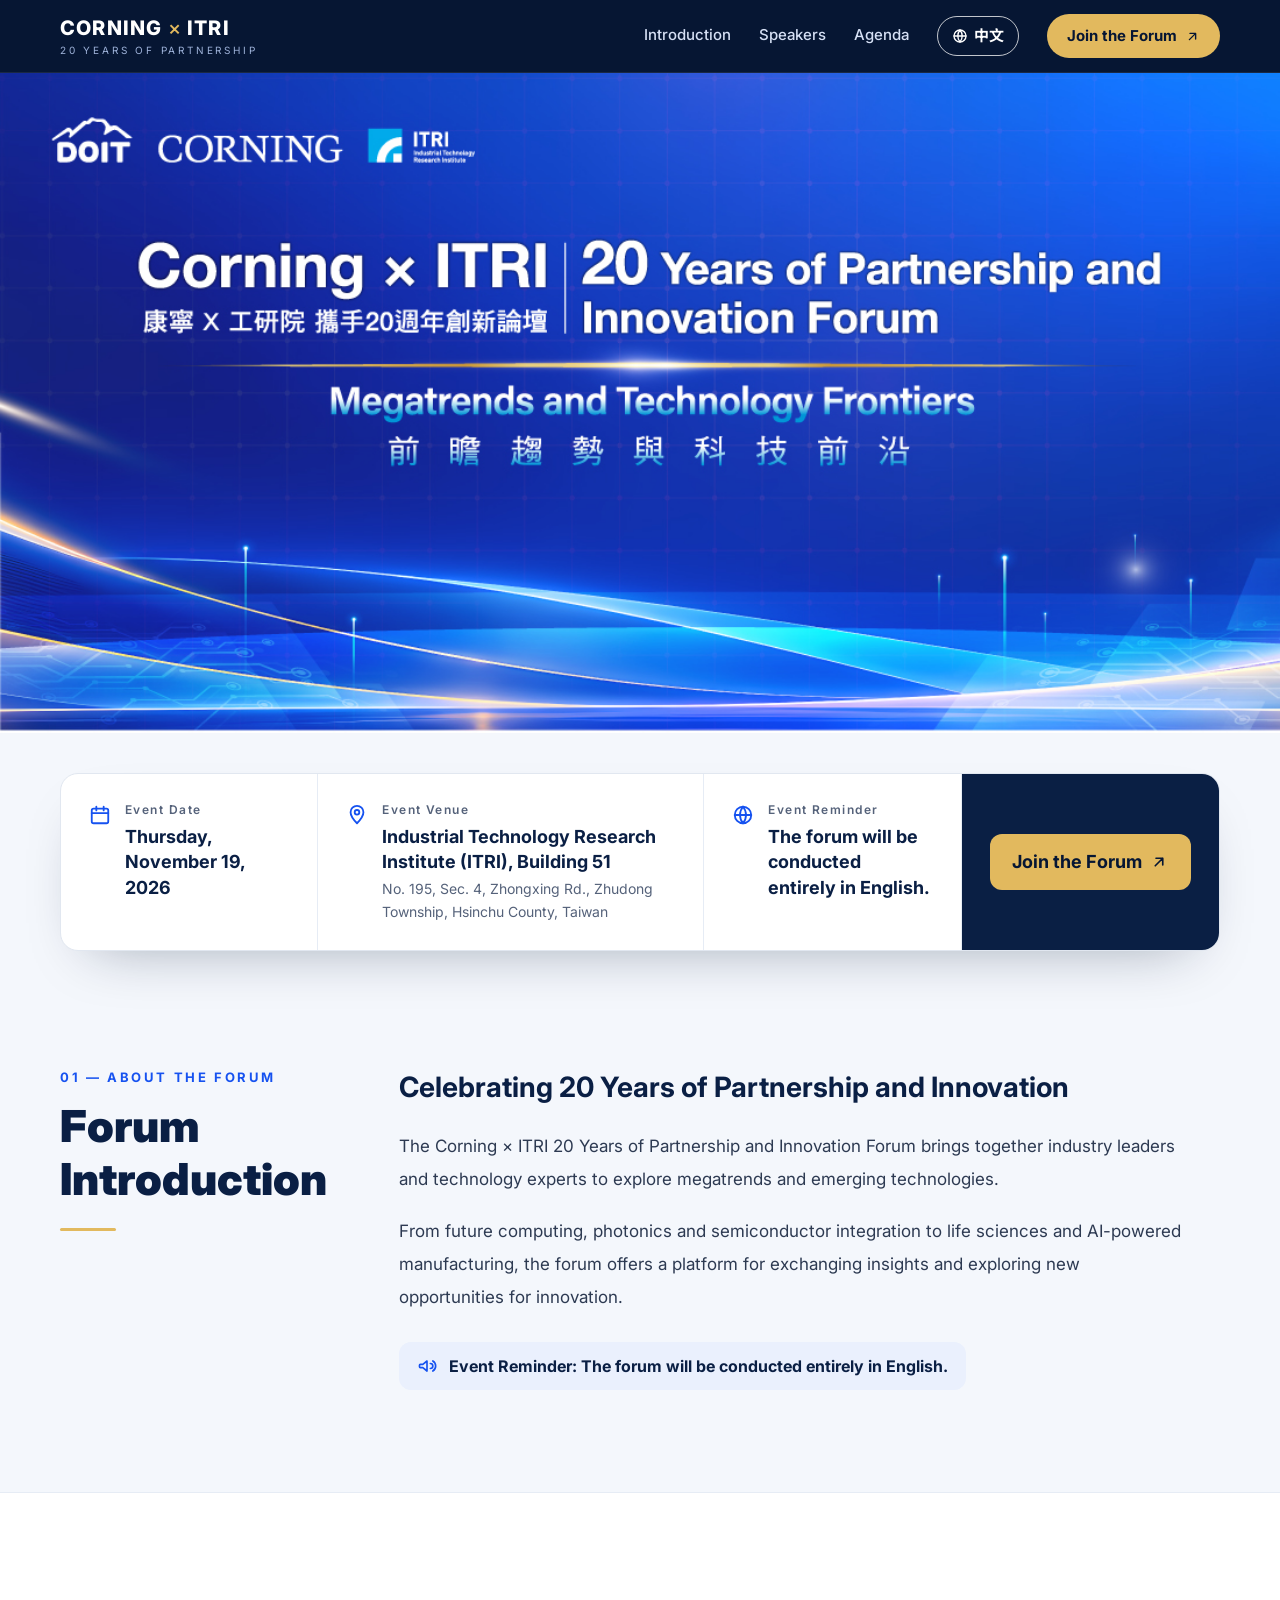
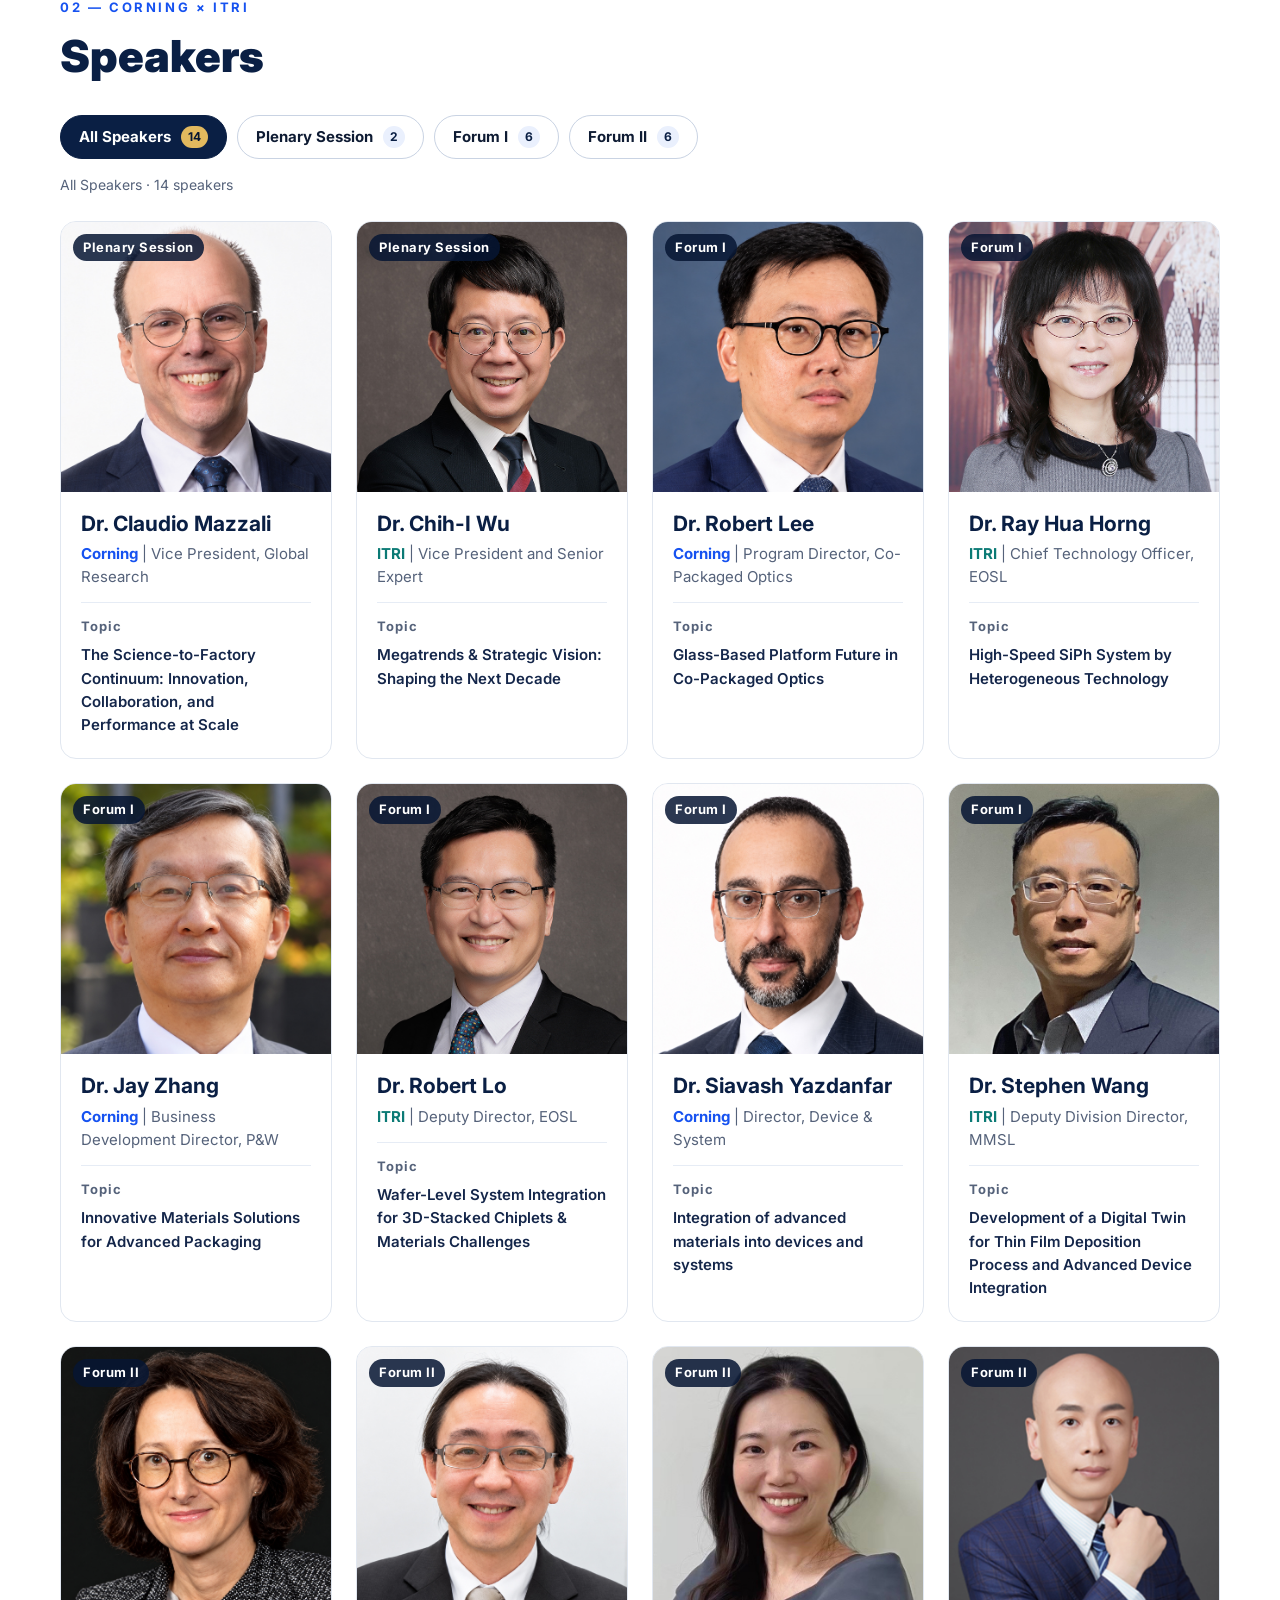
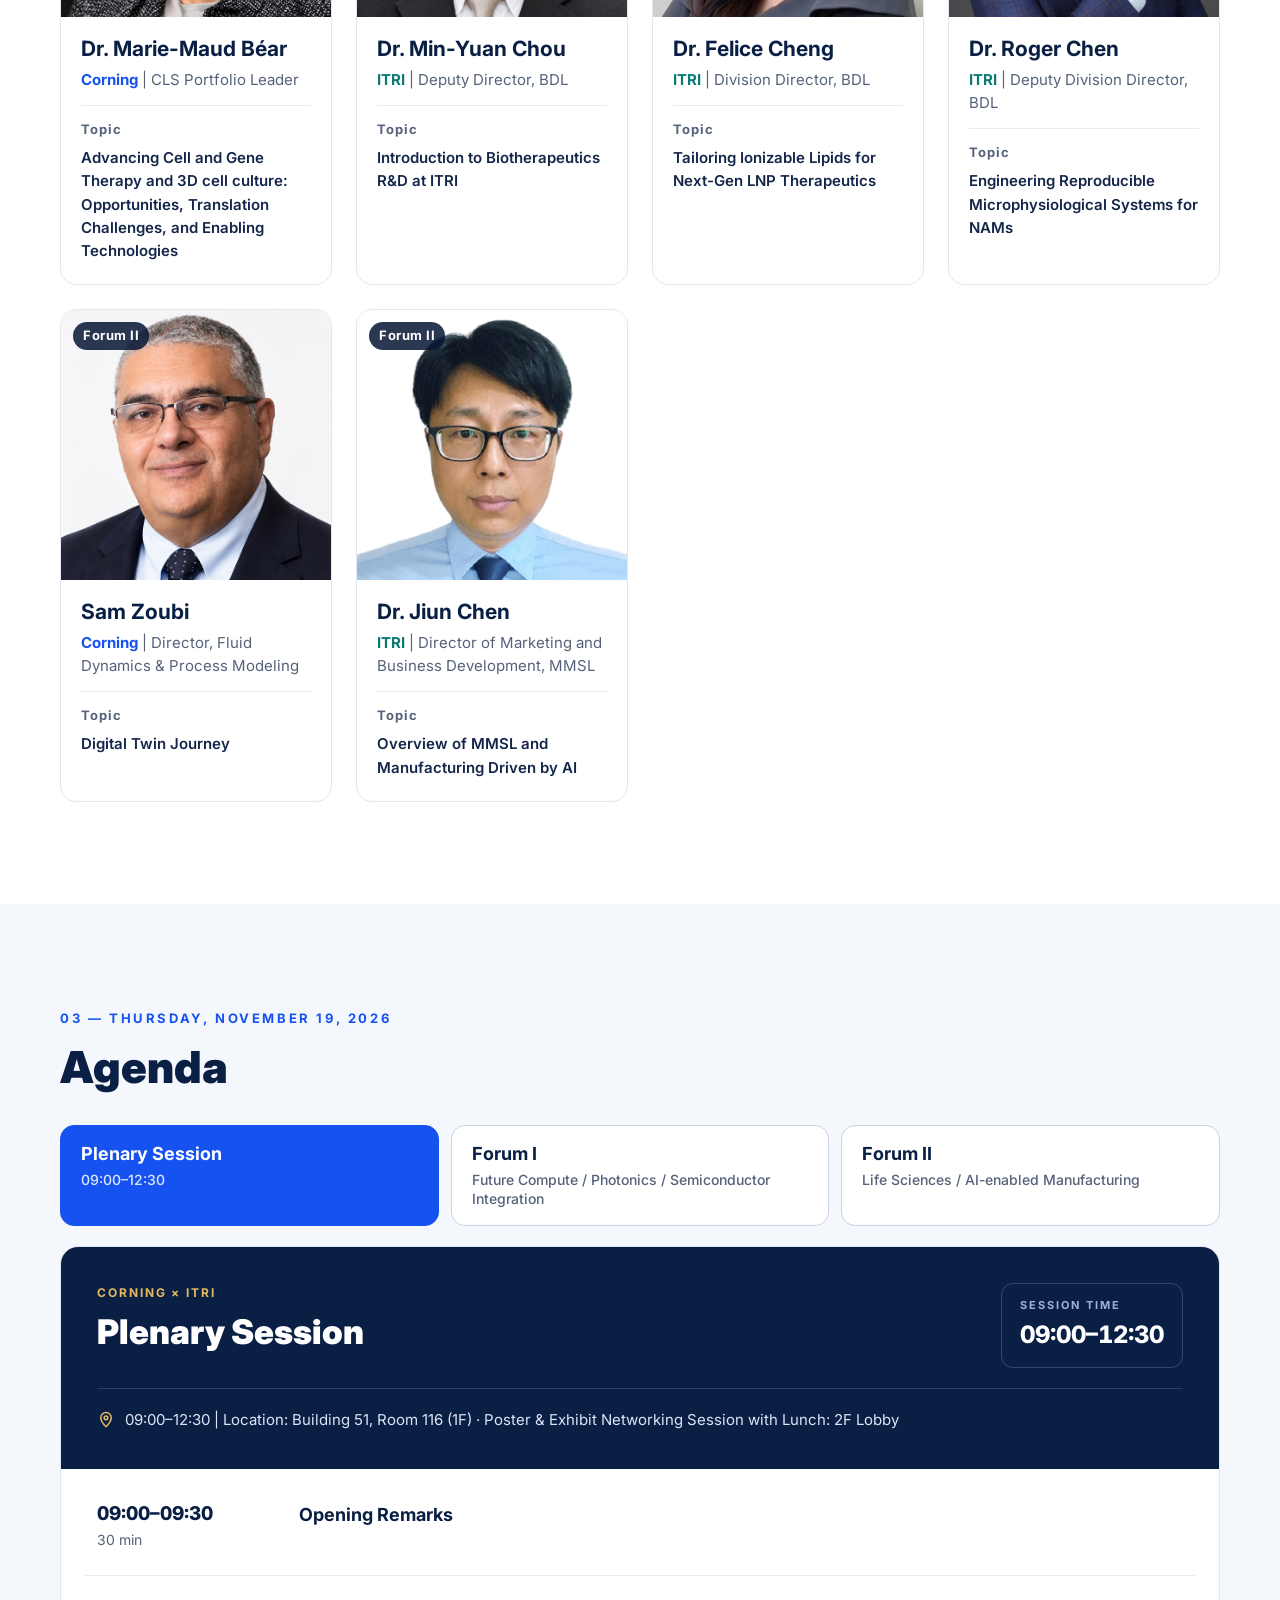
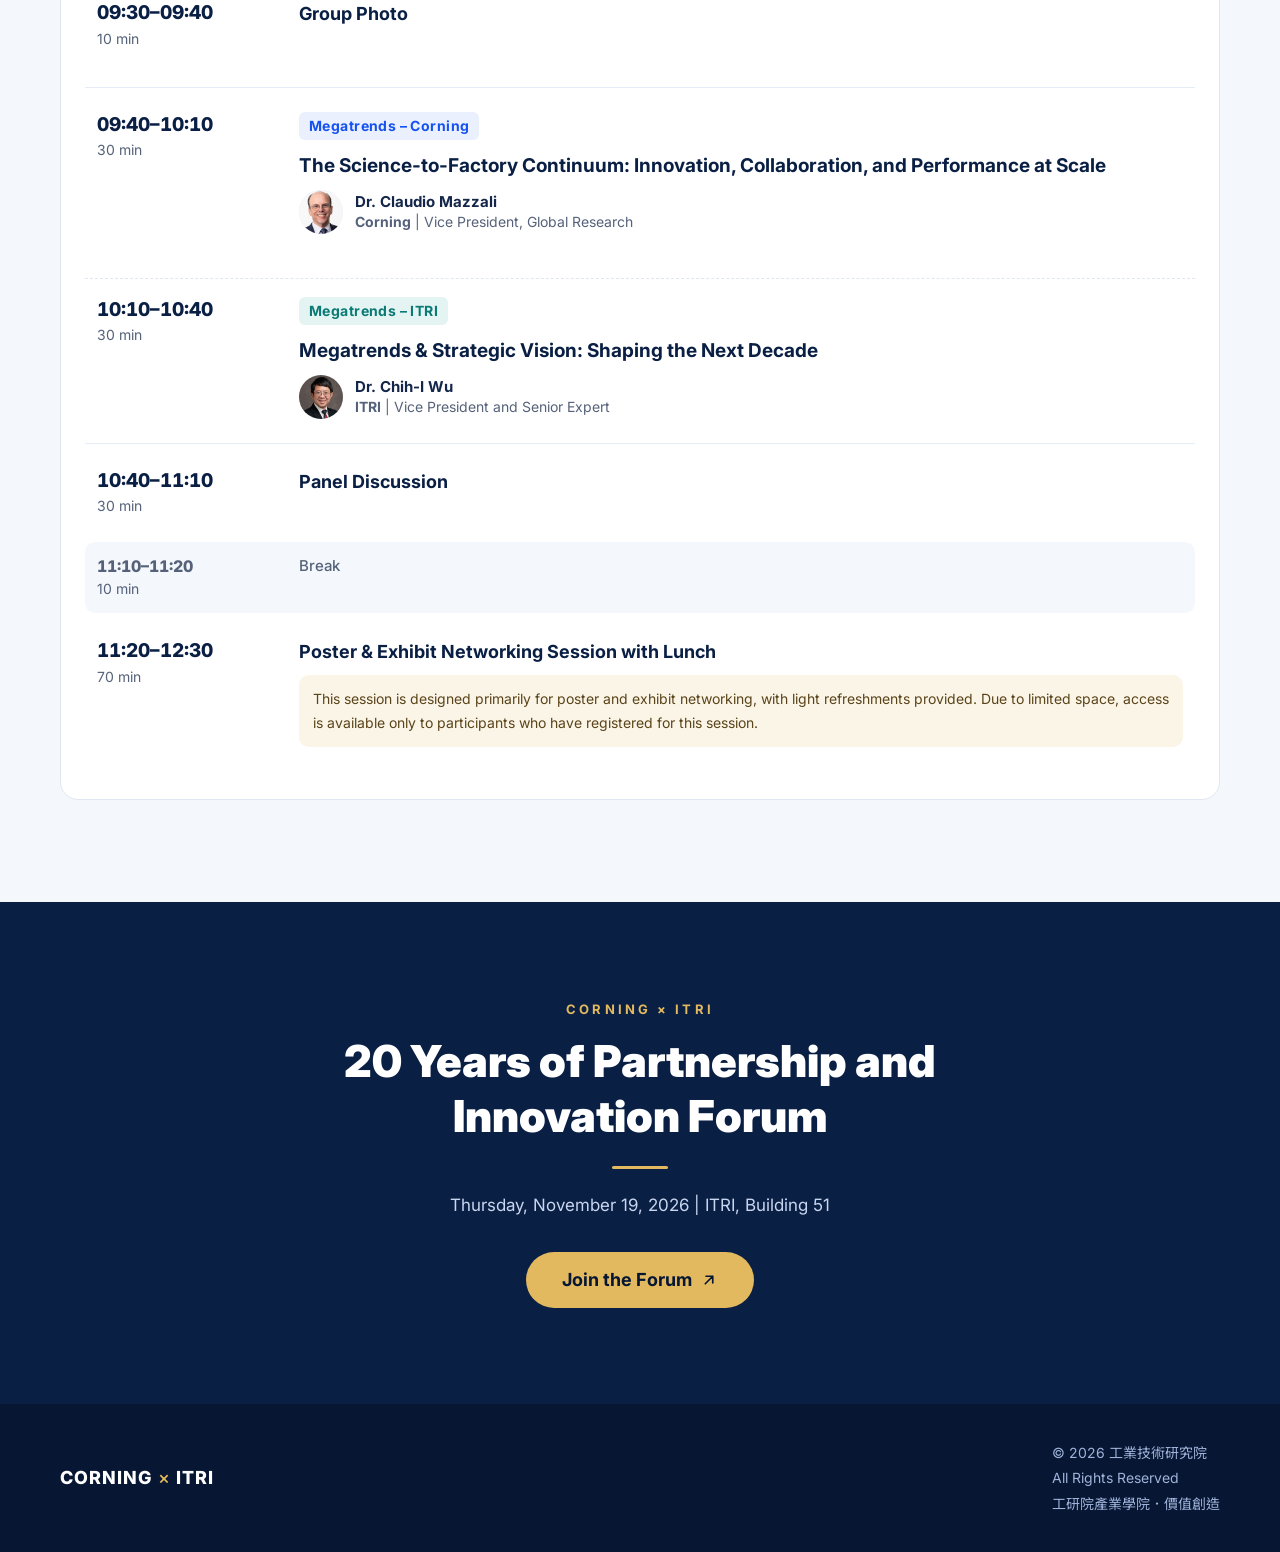
==== commit 7c2d6732: "Detect browser language on the Chinese entry page - Send visitors whose first browser language is no" ====
--- a/index.html
+++ b/index.html
@@ -2,13 +2,33 @@
 <html lang="zh-Hant">
 <head>
 <meta charset="UTF-8">
+<script>
+/* 語言偵測：手動選擇（?lang= 或已記住的選擇）優先，其次依瀏覽器第一語言；非中文一律轉到英文版 */
+(function () {
+  var q = new URLSearchParams(location.search), choice = q.get('lang'), saved = null;
+  try { saved = localStorage.getItem('corningItri2026Lang'); } catch (e) {}
+  if (choice === 'zh') {
+    try { localStorage.setItem('corningItri2026Lang', 'zh'); } catch (e) {}
+    q.delete('lang');
+    history.replaceState(null, '', location.pathname + (q.toString() ? '?' + q : '') + location.hash);
+    return;
+  }
+  if (saved === 'zh') return;
+  if (saved !== 'en') {
+    if (/bot|crawl|spider|slurp|lighthouse/i.test(navigator.userAgent)) return;
+    var first = (navigator.languages && navigator.languages[0]) || navigator.language || '';
+    if (/^zh\b/i.test(first)) return;
+  }
+  location.replace('en/index.html' + location.search + location.hash);
+})();
+</script>
 <meta name="viewport" content="width=device-width,initial-scale=1">
 <title>康寧 × 工研院｜攜手20週年創新論壇</title>
 <meta name="description" content="康寧 Corning × 工研院 ITRI 攜手20週年創新論壇，聚焦前瞻趨勢與科技前沿。2026年11月19日，工業技術研究院51館。">
 <meta property="og:image" content="assets/header.jpg">
 <meta name="theme-color" content="#061633">
-<link rel="alternate" hreflang="zh-Hant" href="https://ian94134.github.io/corning-itri-innovation-forum-2026/">
-<link rel="alternate" hreflang="en" href="https://ian94134.github.io/corning-itri-innovation-forum-2026/en/">
+<link rel="alternate" hreflang="zh-Hant" href="index.html">
+<link rel="alternate" hreflang="en" href="en/index.html">
 <link rel="preconnect" href="https://fonts.googleapis.com">
 <link rel="preconnect" href="https://fonts.gstatic.com" crossorigin>
 <link rel="stylesheet" href="https://fonts.googleapis.com/css2?family=Inter:wght@400;500;600;700;800&family=Noto+Sans+TC:wght@400;500;700;900&display=swap">
@@ -27,7 +47,7 @@
       <a class="nav-link" href="#about">論壇引言</a>
       <a class="nav-link" href="#speakers">演講者</a>
       <a class="nav-link" href="#agenda">活動議程</a>
-      <a class="nav-link lang-link" href="en/" hreflang="en" lang="en" aria-label="Switch to English"><svg class="ico" viewBox="0 0 24 24" aria-hidden="true"><circle cx="12" cy="12" r="9"/><path d="M3 12h18M12 3a14 14 0 0 1 0 18M12 3a14 14 0 0 0 0 18"/></svg>English</a>
+      <a class="nav-link lang-link" href="en/index.html?lang=en" hreflang="en" lang="en" aria-label="Switch to English"><svg class="ico" viewBox="0 0 24 24" aria-hidden="true"><circle cx="12" cy="12" r="9"/><path d="M3 12h18M12 3a14 14 0 0 1 0 18M12 3a14 14 0 0 0 0 18"/></svg>English</a>
       <a class="btn btn-gold btn-pill" href="https://itricollege.surveycake.biz/s/xNk8z" target="_blank" rel="noopener">前往報名<svg class="ico" viewBox="0 0 24 24" aria-hidden="true"><path d="M7 17 17 7M8 7h9v9"/></svg></a>
     </nav>
   </div>
